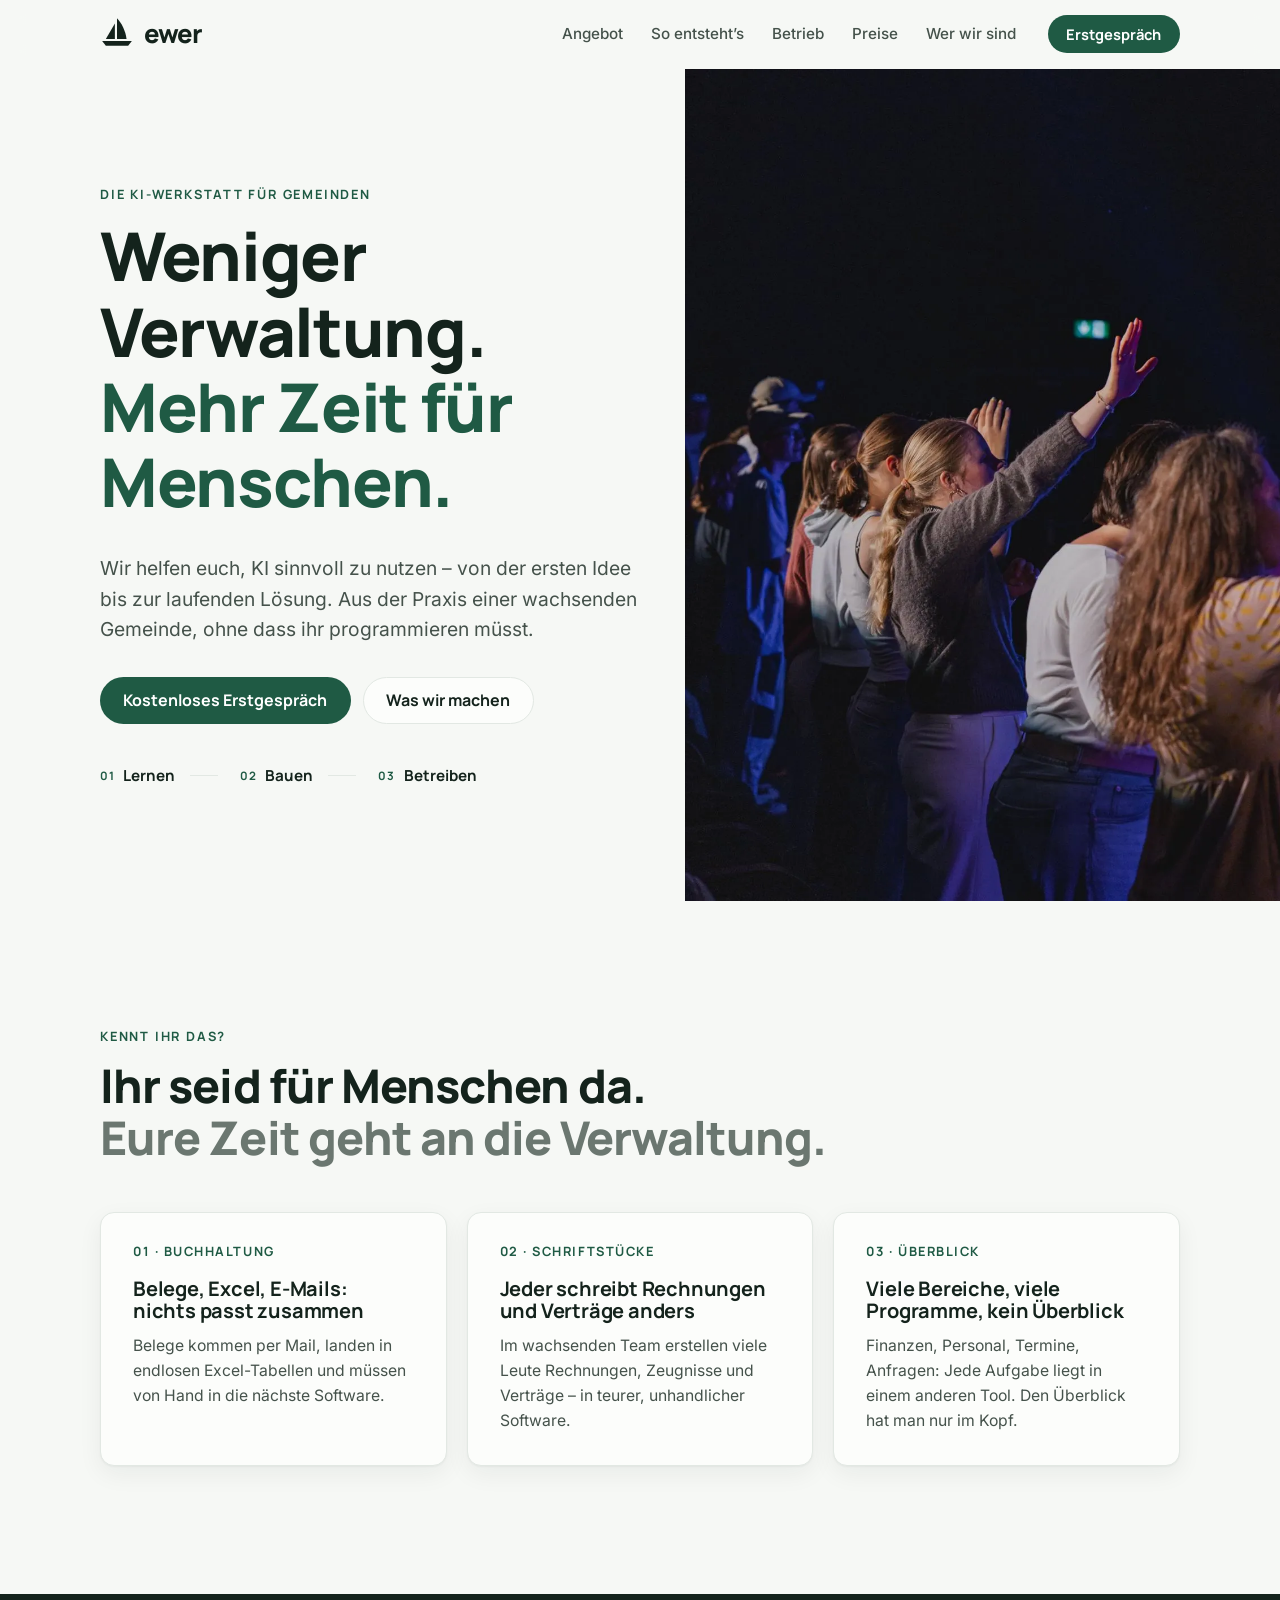
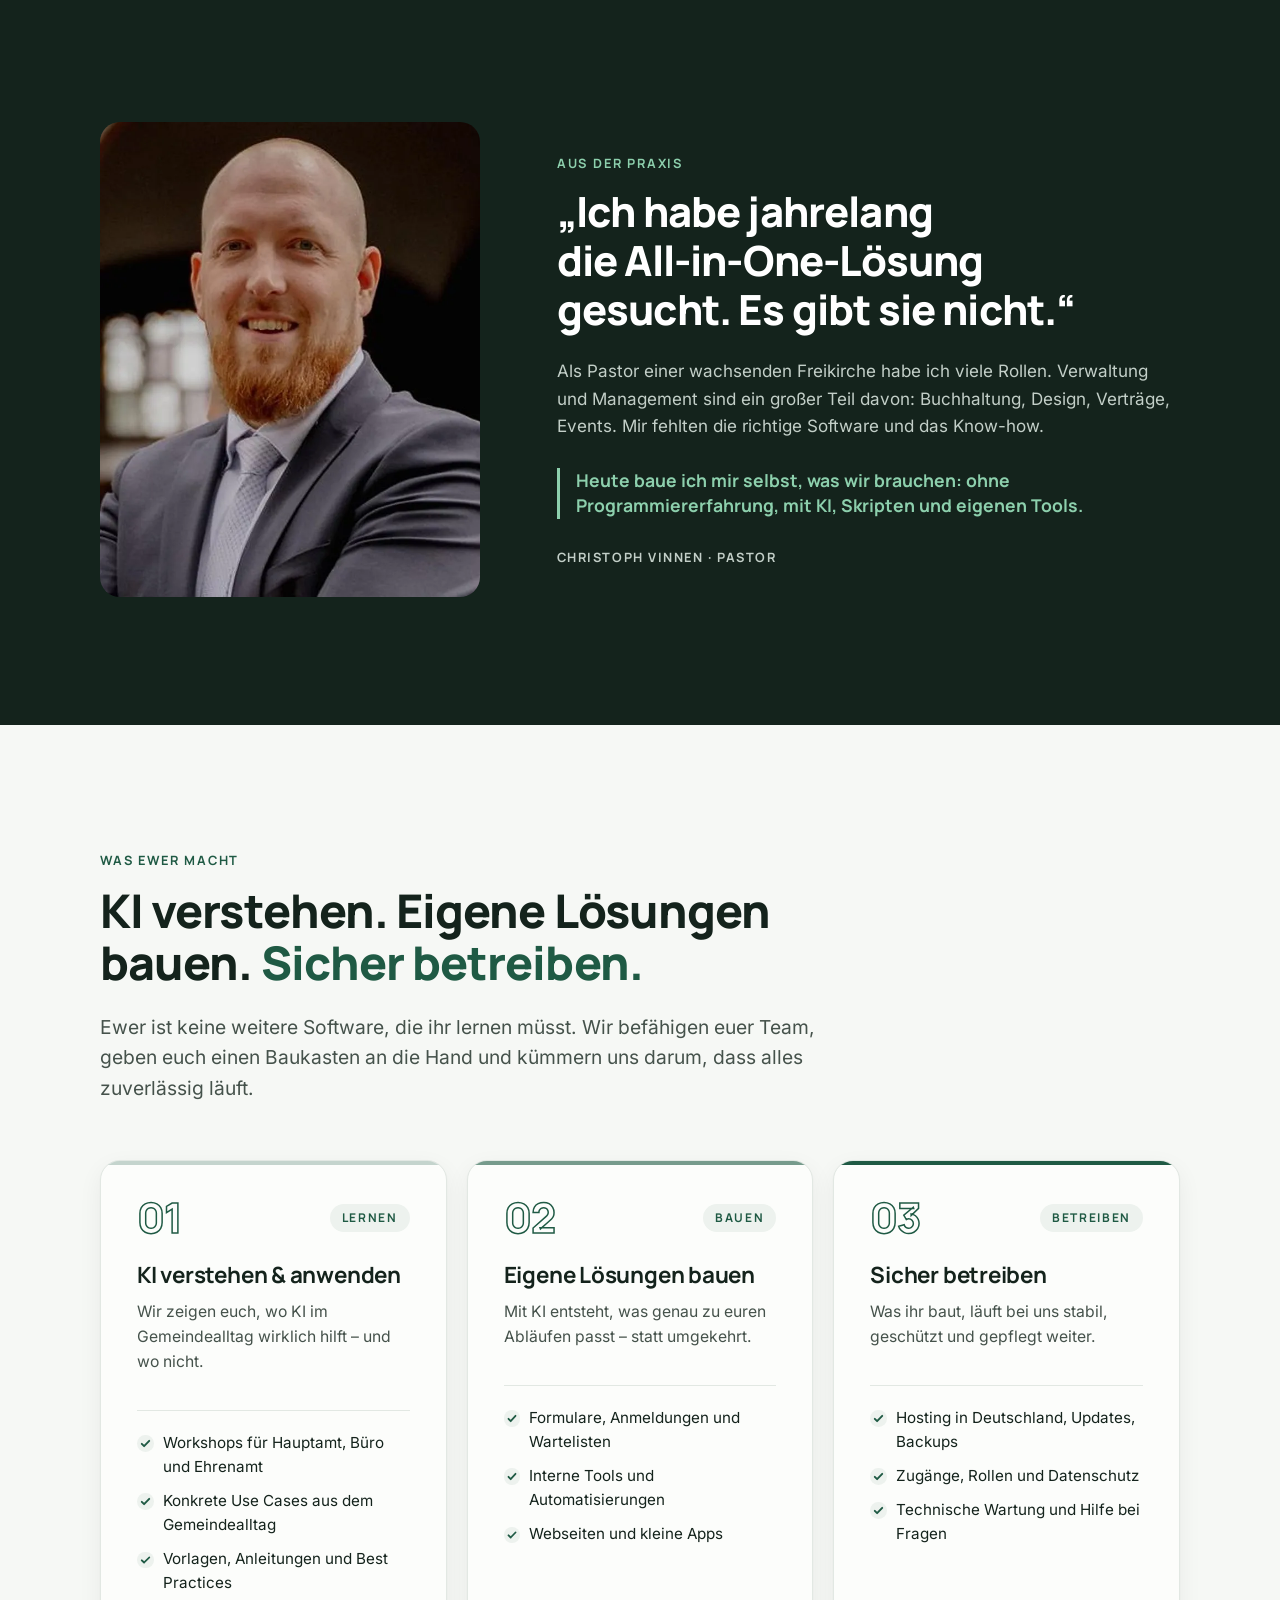
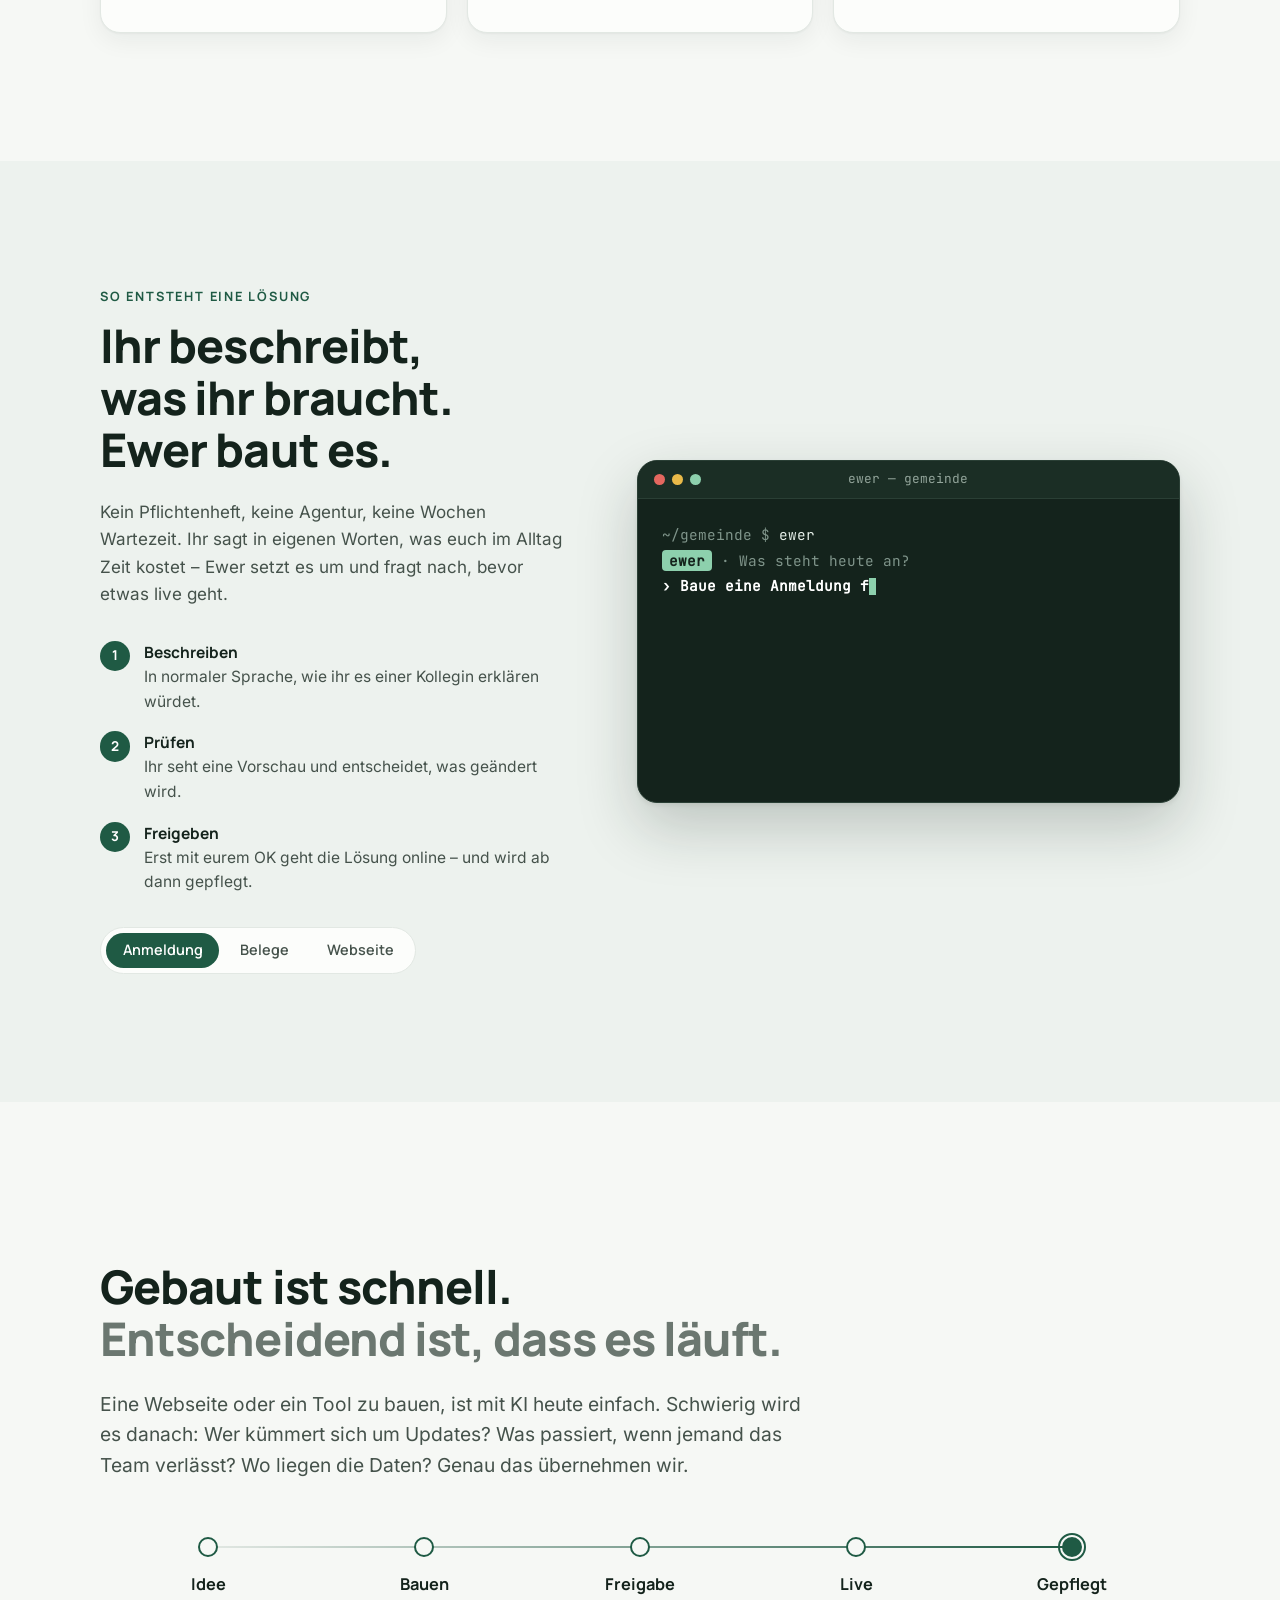
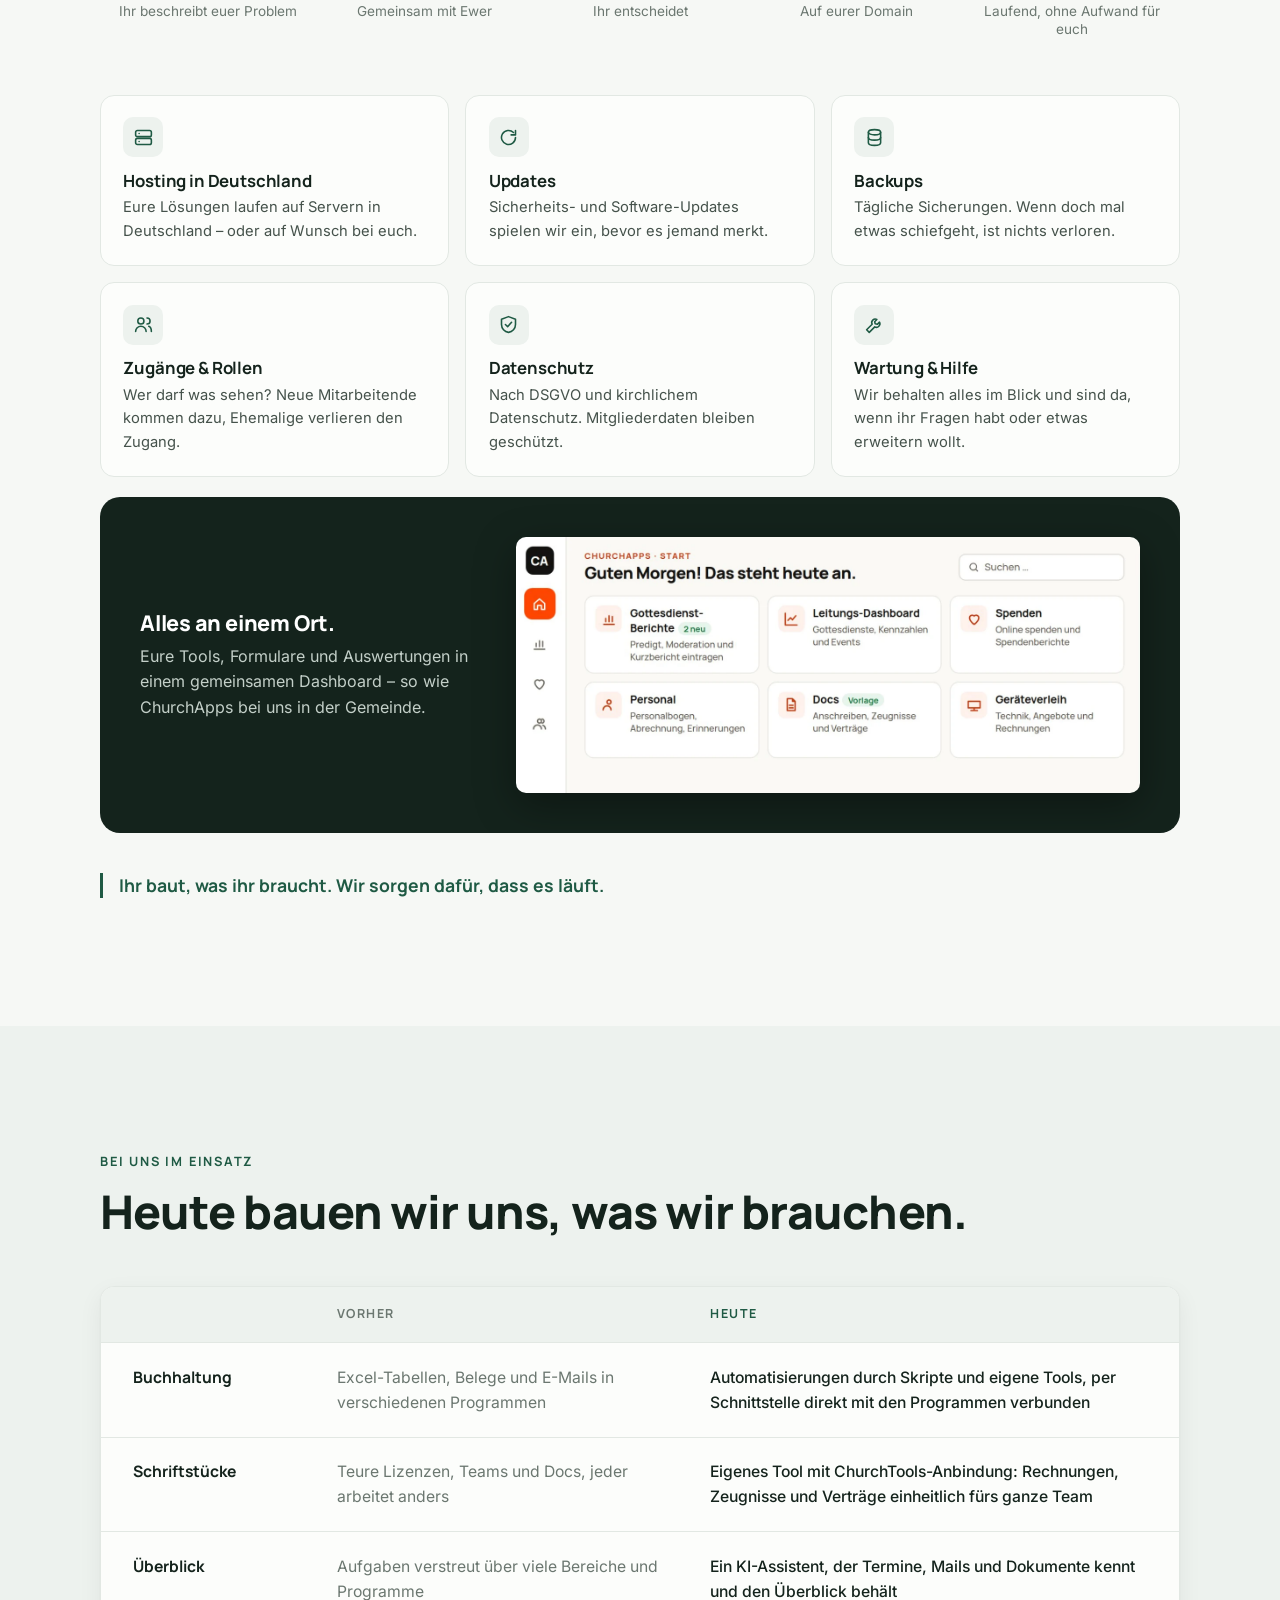
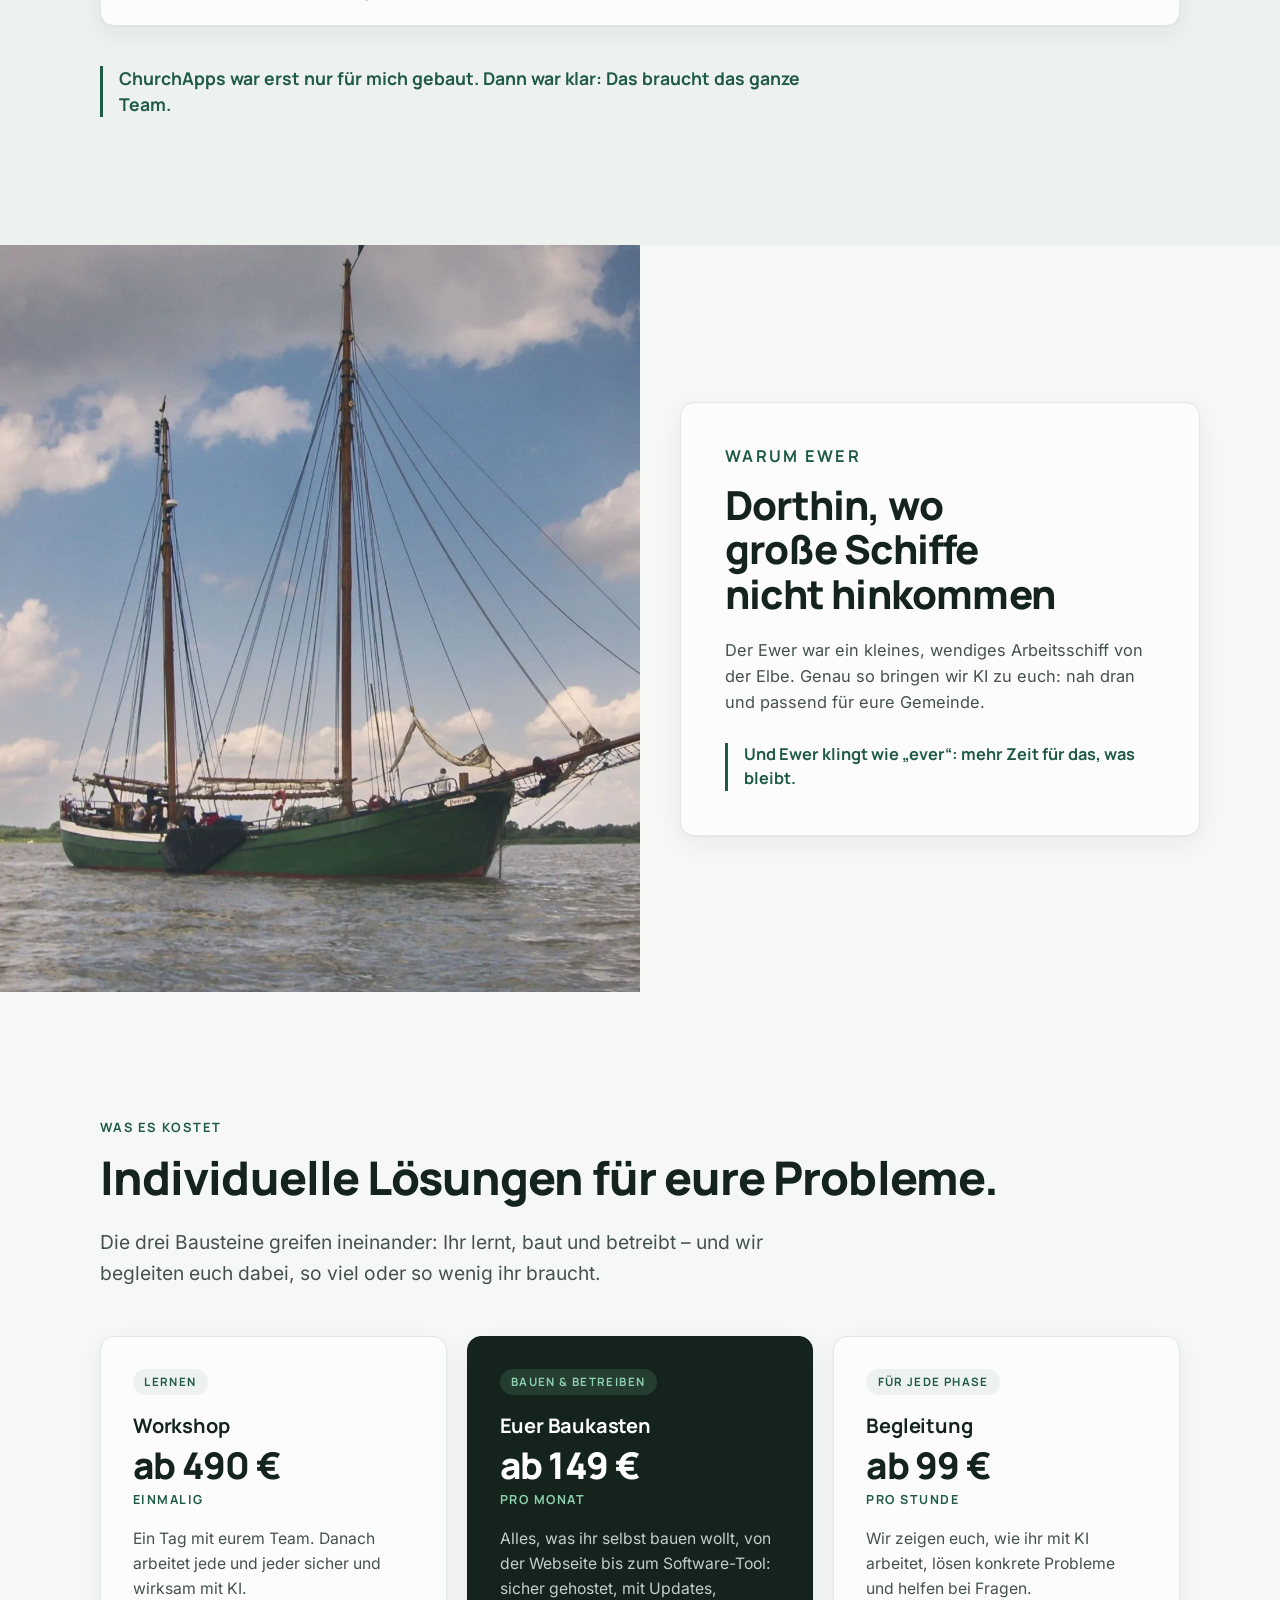
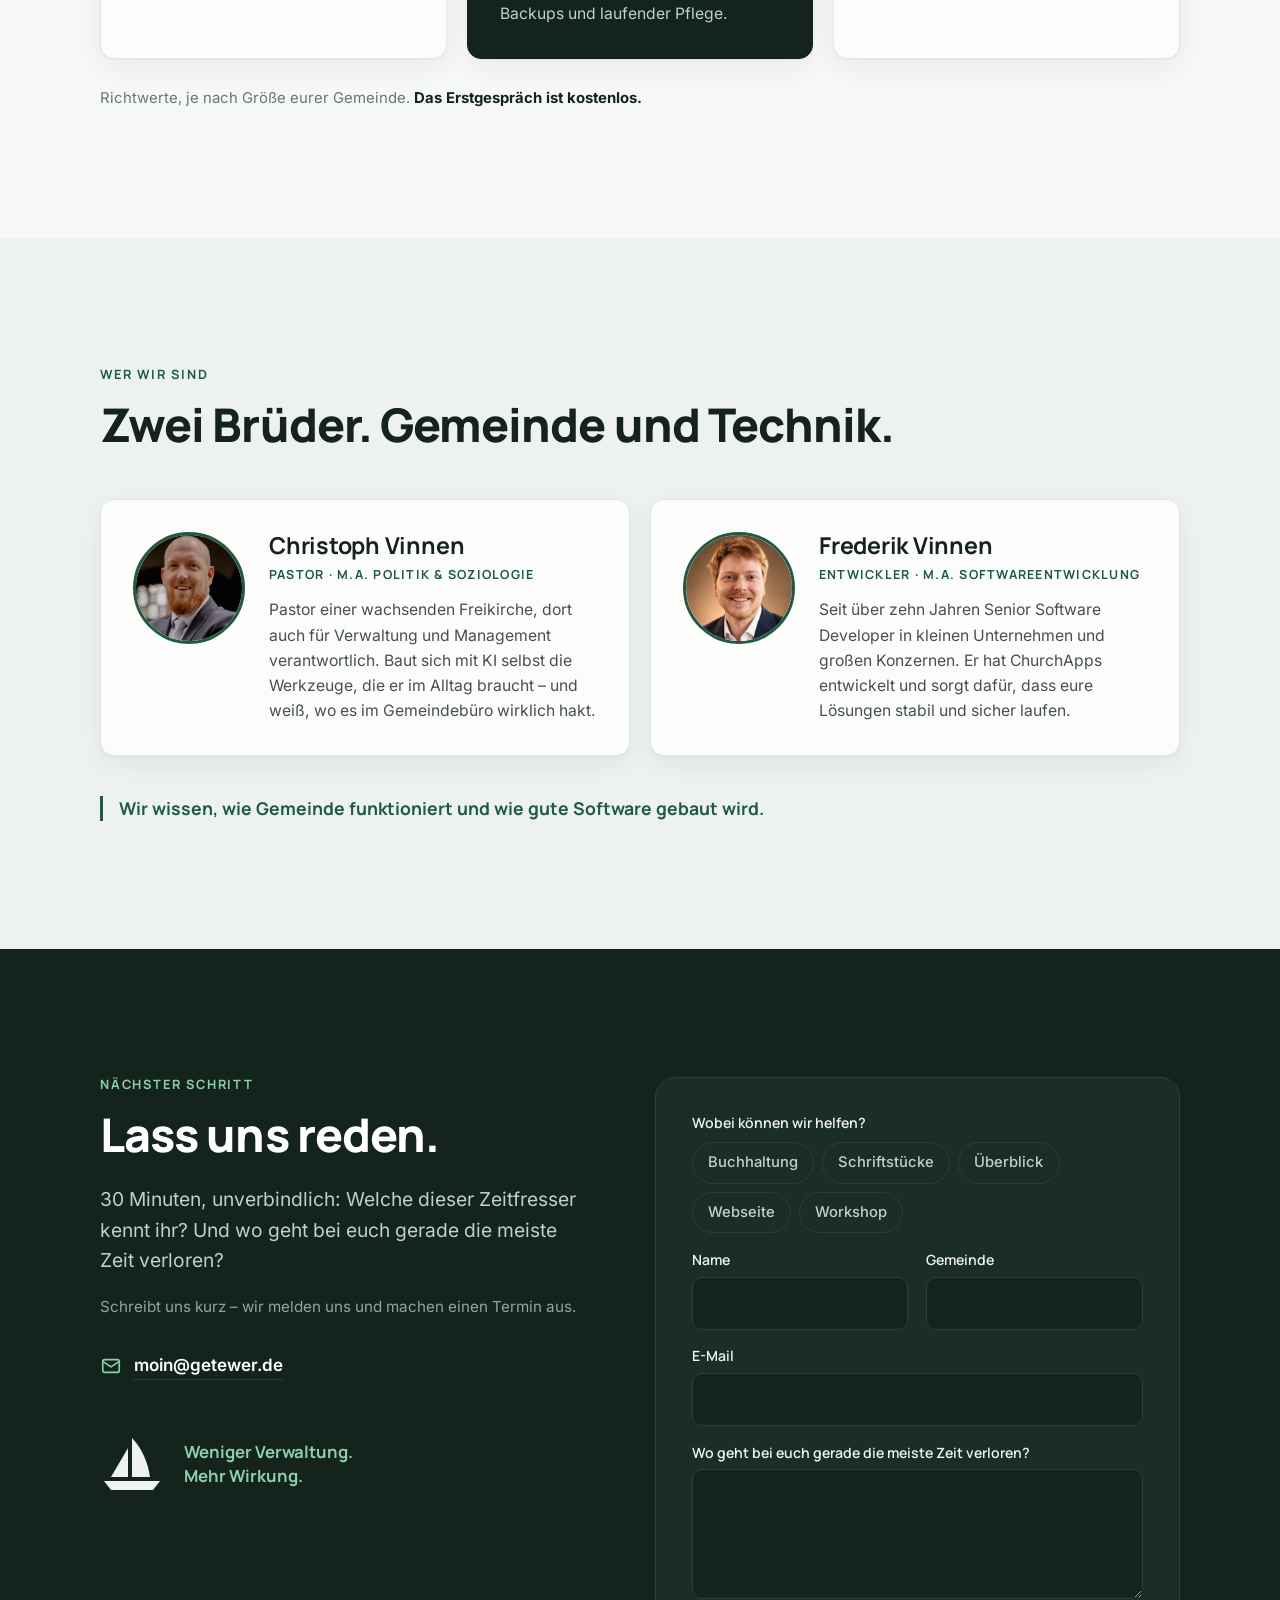
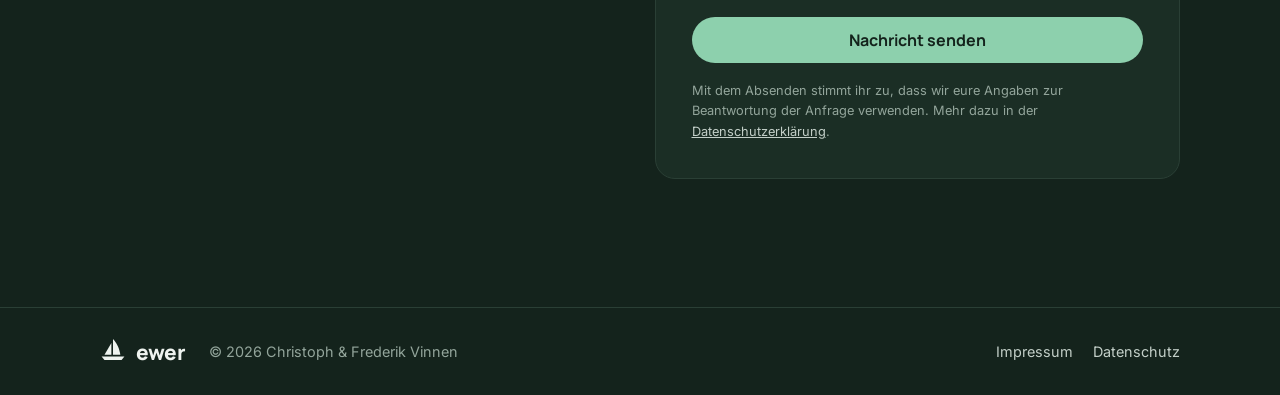
==== index.html @ a39423b4 "Landingpage für Ewer – Die KI-Werkstatt für Gemeinden Statische One-Page-Site für GitHub Pages: - Po" ====
<!doctype html>
<html lang="de">
<head>
  <meta charset="utf-8">
  <meta name="viewport" content="width=device-width, initial-scale=1">
  <title>Ewer – Die KI-Werkstatt für Gemeinden</title>
  <meta name="description" content="Ewer hilft Gemeinden, KI sinnvoll zu nutzen – von der ersten Idee bis zur laufenden Lösung. KI verstehen, eigene Lösungen bauen, sicher betreiben.">
  <meta name="theme-color" content="#14231c">
  <link rel="canonical" href="https://getewer.de/">
  <link rel="icon" href="assets/img/favicon.svg" type="image/svg+xml">

  <meta property="og:type" content="website">
  <meta property="og:url" content="https://getewer.de/">
  <meta property="og:title" content="Ewer – Die KI-Werkstatt für Gemeinden">
  <meta property="og:description" content="KI verstehen. Eigene Lösungen bauen. Sicher betreiben.">
  <meta property="og:image" content="https://getewer.de/assets/img/hero.webp">
  <meta property="og:locale" content="de_DE">

  <link rel="preload" href="assets/fonts/manrope.woff2" as="font" type="font/woff2" crossorigin>
  <link rel="preload" href="assets/fonts/inter.woff2" as="font" type="font/woff2" crossorigin>
  <link rel="stylesheet" href="assets/css/style.css">
</head>
<body>
  <a class="skip" href="#main">Zum Inhalt springen</a>

  <!-- ───────────── Navigation ───────────── -->
  <header class="nav" id="top">
    <div class="wrap nav__inner">
      <a class="logo" href="#top" aria-label="Ewer – zur Startseite">
        <svg class="logo__mark" viewBox="0 0 64 56" aria-hidden="true"><use href="#boat"/></svg>
        <span>ewer</span>
      </a>
      <nav class="nav__links" aria-label="Hauptnavigation">
        <a href="#angebot">Angebot</a>
        <a href="#so-gehts">So entsteht’s</a>
        <a href="#betrieb">Betrieb</a>
        <a href="#preise">Preise</a>
        <a href="#team">Wer wir sind</a>
      </nav>
      <a class="btn btn--primary btn--sm" href="#kontakt">Erstgespräch</a>
    </div>
  </header>

  <main id="main">

    <!-- ───────────── Hero ───────────── -->
    <section class="hero">
      <div class="hero__text">
        <p class="eyebrow">Die KI-Werkstatt für Gemeinden</p>
        <h1>Weniger Verwaltung.<br><span class="accent">Mehr Zeit für Menschen.</span></h1>
        <p class="lead">Wir helfen euch, KI sinnvoll zu nutzen – von der ersten Idee bis zur laufenden Lösung. Aus der Praxis einer wachsenden Gemeinde, ohne dass ihr programmieren müsst.</p>
        <div class="hero__cta">
          <a class="btn btn--primary" href="#kontakt">Kostenloses Erstgespräch</a>
          <a class="btn btn--ghost" href="#angebot">Was wir machen</a>
        </div>
        <ol class="steps" aria-label="Unser Ansatz">
          <li><span>01</span>Lernen</li>
          <li><span>02</span>Bauen</li>
          <li><span>03</span>Betreiben</li>
        </ol>
      </div>
      <div class="hero__media">
        <img src="assets/img/hero.webp" alt="Gemeinde im Lobpreis mit erhobenen Händen" width="1200" height="1473" fetchpriority="high">
      </div>
    </section>

    <!-- ───────────── Probleme ───────────── -->
    <section class="section" id="probleme">
      <div class="wrap">
        <p class="eyebrow reveal">Kennt ihr das?</p>
        <h2 class="reveal">Ihr seid für Menschen da.<br><span class="muted">Eure Zeit geht an die Verwaltung.</span></h2>

        <div class="grid grid--3">
          <article class="card reveal">
            <p class="card__num">01 · Buchhaltung</p>
            <h3>Belege, Excel, E-Mails: nichts passt zusammen</h3>
            <p>Belege kommen per Mail, landen in endlosen Excel-Tabellen und müssen von Hand in die nächste Software.</p>
          </article>
          <article class="card reveal">
            <p class="card__num">02 · Schriftstücke</p>
            <h3>Jeder schreibt Rechnungen und Verträge anders</h3>
            <p>Im wachsenden Team erstellen viele Leute Rechnungen, Zeugnisse und Verträge – in teurer, unhandlicher Software.</p>
          </article>
          <article class="card reveal">
            <p class="card__num">03 · Überblick</p>
            <h3>Viele Bereiche, viele Programme, kein Überblick</h3>
            <p>Finanzen, Personal, Termine, Anfragen: Jede Aufgabe liegt in einem anderen Tool. Den Überblick hat man nur im Kopf.</p>
          </article>
        </div>
      </div>
    </section>

    <!-- ───────────── Testimonial ───────────── -->
    <section class="section section--dark" id="praxis">
      <div class="wrap testimonial">
        <figure class="testimonial__photo reveal">
          <img src="assets/img/christoph.webp" alt="Christoph Vinnen, Pastor" width="688" height="900" loading="lazy">
        </figure>
        <div class="testimonial__body reveal">
          <p class="eyebrow eyebrow--light">Aus der Praxis</p>
          <blockquote>
            <p class="testimonial__quote">„Ich habe jahrelang die All-in-One-Lösung gesucht. Es gibt sie nicht.“</p>
            <p>Als Pastor einer wachsenden Freikirche habe ich viele Rollen. Verwaltung und Management sind ein großer Teil davon: Buchhaltung, Design, Verträge, Events. Mir fehlten die richtige Software und das Know-how.</p>
            <p class="callout callout--light">Heute baue ich mir selbst, was wir brauchen: ohne Programmiererfahrung, mit KI, Skripten und eigenen Tools.</p>
          </blockquote>
          <p class="byline">Christoph Vinnen · Pastor</p>
        </div>
      </div>
    </section>

    <!-- ───────────── Angebot: Lernen – Bauen – Betreiben ───────────── -->
    <section class="section" id="angebot">
      <div class="wrap">
        <p class="eyebrow reveal">Was Ewer macht</p>
        <h2 class="reveal">KI verstehen. Eigene Lösungen bauen. <span class="accent">Sicher betreiben.</span></h2>
        <p class="lead reveal">Ewer ist keine weitere Software, die ihr lernen müsst. Wir befähigen euer Team, geben euch einen Baukasten an die Hand und kümmern uns darum, dass alles zuverlässig läuft.</p>

        <div class="pillars">
          <article class="pillar reveal">
            <div class="pillar__head">
              <span class="pillar__num">01</span>
              <span class="pillar__tag">Lernen</span>
            </div>
            <h3>KI verstehen &amp; anwenden</h3>
            <p>Wir zeigen euch, wo KI im Gemeindealltag wirklich hilft – und wo nicht.</p>
            <ul class="ticks">
              <li>Workshops für Hauptamt, Büro und Ehrenamt</li>
              <li>Konkrete Use Cases aus dem Gemeindealltag</li>
              <li>Vorlagen, Anleitungen und Best Practices</li>
            </ul>
          </article>
          <article class="pillar reveal">
            <div class="pillar__head">
              <span class="pillar__num">02</span>
              <span class="pillar__tag">Bauen</span>
            </div>
            <h3>Eigene Lösungen bauen</h3>
            <p>Mit KI entsteht, was genau zu euren Abläufen passt – statt umgekehrt.</p>
            <ul class="ticks">
              <li>Formulare, Anmeldungen und Wartelisten</li>
              <li>Interne Tools und Automatisierungen</li>
              <li>Webseiten und kleine Apps</li>
            </ul>
          </article>
          <article class="pillar reveal">
            <div class="pillar__head">
              <span class="pillar__num">03</span>
              <span class="pillar__tag">Betreiben</span>
            </div>
            <h3>Sicher betreiben</h3>
            <p>Was ihr baut, läuft bei uns stabil, geschützt und gepflegt weiter.</p>
            <ul class="ticks">
              <li>Hosting in Deutschland, Updates, Backups</li>
              <li>Zugänge, Rollen und Datenschutz</li>
              <li>Technische Wartung und Hilfe bei Fragen</li>
            </ul>
          </article>
        </div>
      </div>
    </section>

    <!-- ───────────── So entsteht eine Lösung (Terminal) ───────────── -->
    <section class="section section--tint" id="so-gehts">
      <div class="wrap demo">
        <div class="demo__text">
          <p class="eyebrow reveal">So entsteht eine Lösung</p>
          <h2 class="reveal">Ihr beschreibt, was ihr braucht. Ewer baut es.</h2>
          <p class="reveal">Kein Pflichtenheft, keine Agentur, keine Wochen Wartezeit. Ihr sagt in eigenen Worten, was euch im Alltag Zeit kostet – Ewer setzt es um und fragt nach, bevor etwas live geht.</p>

          <ol class="howto reveal">
            <li><strong>Beschreiben</strong> In normaler Sprache, wie ihr es einer Kollegin erklären würdet.</li>
            <li><strong>Prüfen</strong> Ihr seht eine Vorschau und entscheidet, was geändert wird.</li>
            <li><strong>Freigeben</strong> Erst mit eurem OK geht die Lösung online – und wird ab dann gepflegt.</li>
          </ol>

          <div class="tabs reveal" role="tablist" aria-label="Beispiele">
            <button class="tab is-active" role="tab" aria-controls="terminal" aria-selected="true" data-scenario="0">Anmeldung</button>
            <button class="tab" role="tab" aria-controls="terminal" aria-selected="false" data-scenario="1">Belege</button>
            <button class="tab" role="tab" aria-controls="terminal" aria-selected="false" data-scenario="2">Webseite</button>
          </div>
        </div>

        <div class="terminal reveal">
          <div class="terminal__bar">
            <span class="terminal__dots" aria-hidden="true"><i></i><i></i><i></i></span>
            <span class="terminal__title">ewer — gemeinde</span>
          </div>
          <pre class="terminal__body" id="terminal" aria-live="off"><span class="t-dim">~/gemeinde $</span> ewer
<span class="t-brand">ewer</span> <span class="t-dim">· Was steht heute an?</span>
<span class="t-user">› Baue eine Anmeldung für die Kinderfreizeit</span>
<span class="t-ok">✓</span> Formular mit Alter, Allergien und Notfallkontakt
<span class="t-ok">✓</span> Warteliste ab 40 Kindern
<span class="t-ok">✓</span> Bestätigungsmail an die Eltern
<span class="t-ask">? Vorschau ansehen und freigeben?</span> <span class="t-user">ja</span>
<span class="t-live">● Live</span> unter gemeinde.de/kinderfreizeit
<span class="t-dim">  Backups, Updates und Datenschutz laufen automatisch.</span></pre>
        </div>
      </div>
    </section>

    <!-- ───────────── Betrieb ───────────── -->
    <section class="section" id="betrieb">
      <div class="wrap">
        <p class="eyebrow reveal">Betrieb</p>
        <h2 class="reveal">Gebaut ist schnell. <span class="muted">Entscheidend ist, dass es läuft.</span></h2>
        <p class="lead reveal">Eine Webseite oder ein Tool zu bauen, ist mit KI heute einfach. Schwierig wird es danach: Wer kümmert sich um Updates? Was passiert, wenn jemand das Team verlässt? Wo liegen die Daten? Genau das übernehmen wir.</p>

        <ol class="flow reveal" aria-label="Von der Idee bis zum laufenden Betrieb">
          <li><span class="flow__dot"></span><strong>Idee</strong><small>Ihr beschreibt euer Problem</small></li>
          <li><span class="flow__dot"></span><strong>Bauen</strong><small>Gemeinsam mit Ewer</small></li>
          <li><span class="flow__dot"></span><strong>Freigabe</strong><small>Ihr entscheidet</small></li>
          <li><span class="flow__dot"></span><strong>Live</strong><small>Auf eurer Domain</small></li>
          <li><span class="flow__dot flow__dot--pulse"></span><strong>Gepflegt</strong><small>Laufend, ohne Aufwand für euch</small></li>
        </ol>

        <div class="ops">
          <div class="grid grid--3 ops__grid">
            <article class="op reveal">
              <div class="icon" aria-hidden="true"><svg viewBox="0 0 24 24"><rect x="3" y="4" width="18" height="7" rx="2"/><rect x="3" y="13" width="18" height="7" rx="2"/><path d="M7 7.5h.01M7 16.5h.01"/></svg></div>
              <h3>Hosting in Deutschland</h3>
              <p>Eure Lösungen laufen auf Servern in Deutschland – oder auf Wunsch bei euch.</p>
            </article>
            <article class="op reveal">
              <div class="icon" aria-hidden="true"><svg viewBox="0 0 24 24"><path d="M20 12a8 8 0 1 1-2.3-5.7"/><path d="M20 4v5h-5"/></svg></div>
              <h3>Updates</h3>
              <p>Sicherheits- und Software-Updates spielen wir ein, bevor es jemand merkt.</p>
            </article>
            <article class="op reveal">
              <div class="icon" aria-hidden="true"><svg viewBox="0 0 24 24"><ellipse cx="12" cy="6" rx="7" ry="3"/><path d="M5 6v6c0 1.7 3.1 3 7 3s7-1.3 7-3V6"/><path d="M5 12v6c0 1.7 3.1 3 7 3s7-1.3 7-3v-6"/></svg></div>
              <h3>Backups</h3>
              <p>Tägliche Sicherungen. Wenn doch mal etwas schiefgeht, ist nichts verloren.</p>
            </article>
            <article class="op reveal">
              <div class="icon" aria-hidden="true"><svg viewBox="0 0 24 24"><circle cx="9" cy="8" r="3.5"/><path d="M3 20c0-3.3 2.7-6 6-6s6 2.7 6 6"/><path d="M16 4.5a3.5 3.5 0 0 1 0 7M18 14c2 .7 3 3 3 6"/></svg></div>
              <h3>Zugänge &amp; Rollen</h3>
              <p>Wer darf was sehen? Neue Mitarbeitende kommen dazu, Ehemalige verlieren den Zugang.</p>
            </article>
            <article class="op reveal">
              <div class="icon" aria-hidden="true"><svg viewBox="0 0 24 24"><path d="M12 3l8 3v6c0 4.5-3.4 8.2-8 9-4.6-.8-8-4.5-8-9V6z"/><path d="M8.5 12l2.5 2.5 4.5-5"/></svg></div>
              <h3>Datenschutz</h3>
              <p>Nach DSGVO und kirchlichem Datenschutz. Mitgliederdaten bleiben geschützt.</p>
            </article>
            <article class="op reveal">
              <div class="icon" aria-hidden="true"><svg viewBox="0 0 24 24"><path d="M14.7 6.3a4 4 0 0 0-5.4 5.4L3 18l3 3 6.3-6.3a4 4 0 0 0 5.4-5.4l-2.5 2.5-2.4-.6-.6-2.4z"/></svg></div>
              <h3>Wartung &amp; Hilfe</h3>
              <p>Wir behalten alles im Blick und sind da, wenn ihr Fragen habt oder etwas erweitern wollt.</p>
            </article>
          </div>

          <figure class="dashboard reveal">
            <img src="assets/img/churchapps.webp" alt="Startseite von ChurchApps mit Kacheln für Gottesdienst-Berichte, Leitungs-Dashboard, Spenden, Personal, Docs und Geräteverleih" width="1424" height="584" loading="lazy">
            <figcaption><strong>Alles an einem Ort.</strong> Eure Tools, Formulare und Auswertungen in einem gemeinsamen Dashboard – so wie ChurchApps bei uns in der Gemeinde.</figcaption>
          </figure>
        </div>

        <p class="callout reveal">Ihr baut, was ihr braucht. Wir sorgen dafür, dass es läuft.</p>
      </div>
    </section>

    <!-- ───────────── Vorher / Heute ───────────── -->
    <section class="section section--tint" id="einsatz">
      <div class="wrap">
        <p class="eyebrow reveal">Bei uns im Einsatz</p>
        <h2 class="reveal">Heute bauen wir uns, was wir brauchen.</h2>

        <div class="compare reveal" role="table" aria-label="Vorher und heute im Vergleich">
          <div class="compare__row compare__row--head" role="row">
            <span role="columnheader"></span>
            <span role="columnheader">Vorher</span>
            <span role="columnheader">Heute</span>
          </div>
          <div class="compare__row" role="row">
            <strong role="rowheader">Buchhaltung</strong>
            <span role="cell" class="compare__before">Excel-Tabellen, Belege und E-Mails in verschiedenen Programmen</span>
            <span role="cell" class="compare__after">Automatisierungen durch Skripte und eigene Tools, per Schnittstelle direkt mit den Programmen verbunden</span>
          </div>
          <div class="compare__row" role="row">
            <strong role="rowheader">Schriftstücke</strong>
            <span role="cell" class="compare__before">Teure Lizenzen, Teams und Docs, jeder arbeitet anders</span>
            <span role="cell" class="compare__after">Eigenes Tool mit ChurchTools-Anbindung: Rechnungen, Zeugnisse und Verträge einheitlich fürs ganze Team</span>
          </div>
          <div class="compare__row" role="row">
            <strong role="rowheader">Überblick</strong>
            <span role="cell" class="compare__before">Aufgaben verstreut über viele Bereiche und Programme</span>
            <span role="cell" class="compare__after">Ein KI-Assistent, der Termine, Mails und Dokumente kennt und den Überblick behält</span>
          </div>
        </div>
        <p class="callout reveal">ChurchApps war erst nur für mich gebaut. Dann war klar: Das braucht das ganze Team.</p>
      </div>
    </section>

    <!-- ───────────── Warum Ewer ───────────── -->
    <section class="story" id="warum">
      <div class="story__media">
        <img src="assets/img/ship.webp" alt="Ein grüner Ewer, ein traditionelles Segelschiff, auf der Elbe" width="1100" height="1284" loading="lazy">
      </div>
      <div class="story__text">
        <div class="card card--float reveal">
          <p class="eyebrow">Warum Ewer</p>
          <h2>Dorthin, wo große Schiffe nicht hinkommen</h2>
          <p>Der Ewer war ein kleines, wendiges Arbeitsschiff von der Elbe. Genau so bringen wir KI zu euch: nah dran und passend für eure Gemeinde.</p>
          <p class="callout">Und Ewer klingt wie „ever“: mehr Zeit für das, was bleibt.</p>
        </div>
      </div>
    </section>

    <!-- ───────────── Preise ───────────── -->
    <section class="section" id="preise">
      <div class="wrap">
        <p class="eyebrow reveal">Was es kostet</p>
        <h2 class="reveal">Individuelle Lösungen für eure Probleme.</h2>
        <p class="lead reveal">Die drei Bausteine greifen ineinander: Ihr lernt, baut und betreibt – und wir begleiten euch dabei, so viel oder so wenig ihr braucht.</p>

        <div class="grid grid--3 pricing">
          <article class="card price reveal">
            <p class="price__pillar">Lernen</p>
            <h3>Workshop</h3>
            <p class="price__amount">ab 490 €</p>
            <p class="price__unit">einmalig</p>
            <p>Ein Tag mit eurem Team. Danach arbeitet jede und jeder sicher und wirksam mit KI.</p>
          </article>
          <article class="card price price--featured reveal">
            <p class="price__pillar">Bauen &amp; Betreiben</p>
            <h3>Euer Baukasten</h3>
            <p class="price__amount">ab 149 €</p>
            <p class="price__unit">pro Monat</p>
            <p>Alles, was ihr selbst bauen wollt, von der Webseite bis zum Software-Tool: sicher gehostet, mit Updates, Backups und laufender Pflege.</p>
          </article>
          <article class="card price reveal">
            <p class="price__pillar">Für jede Phase</p>
            <h3>Begleitung</h3>
            <p class="price__amount">ab 99 €</p>
            <p class="price__unit">pro Stunde</p>
            <p>Wir zeigen euch, wie ihr mit KI arbeitet, lösen konkrete Probleme und helfen bei Fragen.</p>
          </article>
        </div>
        <p class="fineprint reveal">Richtwerte, je nach Größe eurer Gemeinde. <strong>Das Erstgespräch ist kostenlos.</strong></p>
      </div>
    </section>

    <!-- ───────────── Team ───────────── -->
    <section class="section section--tint" id="team">
      <div class="wrap">
        <p class="eyebrow reveal">Wer wir sind</p>
        <h2 class="reveal">Zwei Brüder. Gemeinde und Technik.</h2>

        <div class="grid grid--2">
          <article class="card person reveal">
            <img class="person__photo" src="assets/img/christoph.webp" alt="Porträt von Christoph Vinnen" width="112" height="112" loading="lazy">
            <div>
              <h3>Christoph Vinnen</h3>
              <p class="person__role">Pastor · M.A. Politik &amp; Soziologie</p>
              <p>Pastor einer wachsenden Freikirche, dort auch für Verwaltung und Management verantwortlich. Baut sich mit KI selbst die Werkzeuge, die er im Alltag braucht – und weiß, wo es im Gemeindebüro wirklich hakt.</p>
            </div>
          </article>
          <article class="card person reveal">
            <img class="person__photo" src="assets/img/frederik.webp" alt="Porträt von Frederik Vinnen" width="112" height="112" loading="lazy">
            <div>
              <h3>Frederik Vinnen</h3>
              <p class="person__role">Entwickler · M.A. Softwareentwicklung</p>
              <p>Seit über zehn Jahren Senior Software Developer in kleinen Unternehmen und großen Konzernen. Er hat ChurchApps entwickelt und sorgt dafür, dass eure Lösungen stabil und sicher laufen.</p>
            </div>
          </article>
        </div>
        <p class="callout reveal">Wir wissen, wie Gemeinde funktioniert und wie gute Software gebaut wird.</p>
      </div>
    </section>

    <!-- ───────────── Kontakt ───────────── -->
    <section class="section section--dark" id="kontakt">
      <div class="wrap contact">
        <div class="contact__intro reveal">
          <p class="eyebrow eyebrow--light">Nächster Schritt</p>
          <h2>Lass uns reden.</h2>
          <p class="lead">30 Minuten, unverbindlich: Welche dieser Zeitfresser kennt ihr? Und wo geht bei euch gerade die meiste Zeit verloren?</p>
          <p class="contact__sub">Schreibt uns kurz – wir melden uns und machen einen Termin aus.</p>
          <ul class="contact__direct">
            <li>
              <svg viewBox="0 0 24 24" aria-hidden="true"><rect x="3" y="5" width="18" height="14" rx="2"/><path d="M3 7l9 6 9-6"/></svg>
              <a href="#" data-email>E-Mail schreiben</a>
            </li>
          </ul>
          <div class="contact__brand" aria-hidden="true">
            <svg viewBox="0 0 64 56"><use href="#boat"/></svg>
            <p>Weniger Verwaltung.<br>Mehr Wirkung.</p>
          </div>
        </div>

        <form class="form reveal" id="contact-form" novalidate>
          <fieldset class="chips">
            <legend>Wobei können wir helfen?</legend>
            <label><input type="checkbox" name="themen" value="Buchhaltung"><span>Buchhaltung</span></label>
            <label><input type="checkbox" name="themen" value="Schriftstücke"><span>Schriftstücke</span></label>
            <label><input type="checkbox" name="themen" value="Überblick"><span>Überblick</span></label>
            <label><input type="checkbox" name="themen" value="Webseite"><span>Webseite</span></label>
            <label><input type="checkbox" name="themen" value="Workshop"><span>Workshop</span></label>
          </fieldset>

          <div class="form__row">
            <label class="field">
              <span>Name</span>
              <input type="text" name="name" autocomplete="name" required>
            </label>
            <label class="field">
              <span>Gemeinde</span>
              <input type="text" name="gemeinde" autocomplete="organization">
            </label>
          </div>
          <label class="field">
            <span>E-Mail</span>
            <input type="email" name="email" autocomplete="email" required>
          </label>
          <label class="field">
            <span>Wo geht bei euch gerade die meiste Zeit verloren?</span>
            <textarea name="nachricht" rows="4" required></textarea>
          </label>
          <!-- Honeypot gegen Spam-Bots -->
          <input class="hp" type="text" name="website" tabindex="-1" autocomplete="off" aria-hidden="true">

          <button class="btn btn--light btn--block" type="submit">Nachricht senden</button>
          <p class="form__status" id="form-status" role="status" aria-live="polite"></p>
          <p class="form__hint">Mit dem Absenden stimmt ihr zu, dass wir eure Angaben zur Beantwortung der Anfrage verwenden. Mehr dazu in der <a href="datenschutz.html">Datenschutzerklärung</a>.</p>
        </form>
      </div>
    </section>
  </main>

  <footer class="footer">
    <div class="wrap footer__inner">
      <a class="logo logo--sm" href="#top" aria-label="Nach oben">
        <svg class="logo__mark" viewBox="0 0 64 56" aria-hidden="true"><use href="#boat"/></svg>
        <span>ewer</span>
      </a>
      <p>© <span id="year">2026</span> Christoph &amp; Frederik Vinnen</p>
      <nav aria-label="Rechtliches">
        <a href="impressum.html">Impressum</a>
        <a href="datenschutz.html">Datenschutz</a>
      </nav>
    </div>
  </footer>

  <!-- Logo-Symbol (Ewer-Segelboot) -->
  <svg width="0" height="0" style="position:absolute" aria-hidden="true">
    <symbol id="boat" viewBox="0 0 64 56">
      <path fill="currentColor" d="M28 12v29H11z"/>
      <path fill="currentColor" d="M32 2c9 9 16 24 18 39H32z"/>
      <path fill="currentColor" d="M4 45h56l-7 9H11z"/>
    </symbol>
  </svg>

  <script src="assets/js/main.js" defer></script>
</body>
</html>
---- assets/css/style.css ----
/* ───────────── Fonts (lokal gehostet, kein externer Abruf) ───────────── */
@font-face {
  font-family: "Manrope";
  src: url("../fonts/manrope.woff2") format("woff2");
  font-weight: 200 800;
  font-display: swap;
}
@font-face {
  font-family: "Inter";
  src: url("../fonts/inter.woff2") format("woff2");
  font-weight: 100 900;
  font-display: swap;
}
@font-face {
  font-family: "JetBrains Mono";
  src: url("../fonts/jetbrains-mono.woff2") format("woff2");
  font-weight: 400;
  font-display: swap;
}

/* ───────────── Tokens (Farben aus dem Pitch) ───────────── */
:root {
  --bg: #f6f8f5;
  --surface: #fcfdfb;
  --tint: #edf2ee;
  --ink: #14231c;
  --text: #45524b;
  --muted: #6b7770;
  --line: #e2e8e3;
  --green: #1f5a44;
  --green-hover: #174835;
  --mint: #8dd0ad;
  --dark: #14231c;
  --dark-2: #1b2e25;
  --dark-line: #2a3f35;
  --dark-text: #c3cfc8;

  --radius: 14px;
  --radius-lg: 20px;
  --shadow: 0 1px 2px rgba(20, 35, 28, .04), 0 8px 24px rgba(20, 35, 28, .06);
  --wrap: 1160px;
  --gutter: clamp(16px, 4vw, 40px);

  --font-head: "Manrope", system-ui, sans-serif;
  --font-body: "Inter", system-ui, -apple-system, "Segoe UI", sans-serif;
  --font-mono: "JetBrains Mono", ui-monospace, "Cascadia Code", Consolas, monospace;
}

/* ───────────── Base ───────────── */
*, *::before, *::after { box-sizing: border-box; }
html { scroll-behavior: smooth; scroll-padding-top: 76px; -webkit-text-size-adjust: 100%; }
body {
  margin: 0;
  background: var(--bg);
  color: var(--text);
  font: 400 17px/1.6 var(--font-body);
  -webkit-font-smoothing: antialiased;
  overflow-x: hidden;
}
img { display: block; max-width: 100%; height: auto; }
a { color: var(--green); }
h1, h2, h3 {
  font-family: var(--font-head);
  color: var(--ink);
  letter-spacing: -.02em;
  line-height: 1.12;
  margin: 0 0 .5em;
  text-wrap: balance;
}
h1 { font-size: clamp(2.4rem, 5.6vw, 4.2rem); font-weight: 800; }
h2 { font-size: clamp(1.9rem, 3.8vw, 2.9rem); font-weight: 800; }
h3 { font-size: 1.25rem; font-weight: 700; letter-spacing: -.01em; }
p { margin: 0 0 1em; }
p:last-child { margin-bottom: 0; }

.wrap { width: 100%; max-width: var(--wrap); margin: 0 auto; padding: 0 var(--gutter); }
.accent { color: var(--green); }
.muted { color: var(--muted); }
.lead { font-size: clamp(1.05rem, 1.6vw, 1.2rem); max-width: 60ch; }

.eyebrow {
  font: 700 .8rem/1.2 var(--font-head);
  letter-spacing: .14em;
  text-transform: uppercase;
  color: var(--green);
  margin-bottom: 1rem;
}
.eyebrow--light { color: var(--mint); }

.callout {
  border-left: 3px solid var(--green);
  padding-left: 1rem;
  color: var(--green);
  font: 700 1.1rem/1.45 var(--font-head);
  margin-top: 2.5rem;
  max-width: 62ch;
}
.callout--light { border-color: var(--mint); color: var(--mint); }

.skip {
  position: absolute; left: -999px; top: 8px;
  background: var(--ink); color: #fff; padding: 8px 14px; border-radius: 8px; z-index: 100;
}
.skip:focus { left: 8px; }

:focus-visible { outline: 3px solid var(--mint); outline-offset: 3px; border-radius: 6px; }

/* ───────────── Buttons ───────────── */
.btn {
  display: inline-flex; align-items: center; justify-content: center; gap: .5rem;
  padding: .9rem 1.4rem;
  border-radius: 999px;
  border: 1.5px solid transparent;
  font: 700 1rem/1 var(--font-head);
  text-decoration: none;
  cursor: pointer;
  transition: background .2s, color .2s, border-color .2s, transform .2s;
}
.btn:hover { transform: translateY(-1px); }
.btn--primary { background: var(--green); color: #fff; }
.btn--primary:hover { background: var(--green-hover); }
.btn--ghost { border-color: var(--line); color: var(--ink); background: var(--surface); }
.btn--ghost:hover { border-color: var(--green); color: var(--green); }
.btn--light { background: var(--mint); color: var(--dark); }
.btn--light:hover { background: #a6ddc0; }
.btn--sm { padding: .65rem 1.1rem; font-size: .92rem; }
.btn--block { width: 100%; }
.btn[disabled] { opacity: .6; cursor: progress; transform: none; }

/* ───────────── Nav ───────────── */
.nav {
  position: sticky; top: 0; z-index: 50;
  background: rgba(246, 248, 245, .85);
  backdrop-filter: saturate(1.4) blur(12px);
  -webkit-backdrop-filter: saturate(1.4) blur(12px);
  border-bottom: 1px solid transparent;
  transition: border-color .2s;
}
.nav.is-scrolled { border-bottom-color: var(--line); }
.nav__inner { display: flex; align-items: center; gap: 2rem; height: 68px; }
.nav__links { display: flex; gap: 1.75rem; margin-left: auto; }
.nav__links a {
  color: var(--text); text-decoration: none; font-weight: 500; font-size: .95rem;
}
.nav__links a:hover { color: var(--green); }

.logo {
  display: inline-flex; align-items: center; gap: .6rem;
  color: var(--ink); text-decoration: none;
  font: 800 1.6rem/1 var(--font-head); letter-spacing: -.03em;
}
.logo__mark { width: 34px; height: 30px; margin-top: -4px; }
.logo--sm { font-size: 1.3rem; }
.logo--sm .logo__mark { width: 26px; height: 23px; }

/* ───────────── Hero ───────────── */
.hero {
  display: grid;
  grid-template-columns: 1.15fr 1fr;
  min-height: clamp(560px, calc(100svh - 68px), 860px);
}
.hero__text {
  align-self: center;
  padding: clamp(3rem, 8vw, 6rem) var(--gutter);
  padding-left: max(var(--gutter), calc((100vw - var(--wrap)) / 2 + var(--gutter)));
}
.hero__text .lead { margin: 1.5rem 0 2rem; }
.hero__cta { display: flex; flex-wrap: wrap; gap: .75rem; }
.hero__media { position: relative; overflow: hidden; background: var(--dark); }
.hero__media img { width: 100%; height: 100%; object-fit: cover; object-position: 30% center; }

/* ───────────── Sections ───────────── */
.section { padding: clamp(4.5rem, 10vw, 8rem) 0; }
.section--tint { background: var(--tint); }
.section--dark { background: var(--dark); color: var(--dark-text); }
.section--dark h2, .section--dark h3 { color: #fff; }

.grid { display: grid; gap: 1.25rem; margin-top: 3rem; }
.grid--3 { grid-template-columns: repeat(3, 1fr); }
.grid--2 { grid-template-columns: repeat(2, 1fr); }

.card {
  background: var(--surface);
  border: 1px solid var(--line);
  border-radius: var(--radius);
  padding: clamp(1.5rem, 3vw, 2rem);
  box-shadow: var(--shadow);
}
.card :where(p) { font-size: .98rem; }
.card__num {
  font: 700 .8rem/1 var(--font-head);
  letter-spacing: .12em; text-transform: uppercase;
  color: var(--green); margin-bottom: 1.25rem;
}

.icon {
  width: 48px; height: 48px; border-radius: 12px;
  display: grid; place-items: center;
  background: var(--tint); color: var(--green);
  margin-bottom: 1.25rem;
}
.section--tint .icon { background: var(--bg); }
.icon svg { width: 24px; height: 24px; fill: none; stroke: currentColor; stroke-width: 1.8; stroke-linecap: round; stroke-linejoin: round; }

/* ───────────── Testimonial ───────────── */
.testimonial {
  display: grid; grid-template-columns: minmax(240px, 380px) 1fr;
  gap: clamp(2rem, 6vw, 5rem); align-items: center;
}
.testimonial__photo { margin: 0; border-radius: var(--radius-lg); overflow: hidden; aspect-ratio: 4 / 5; }
.testimonial__photo img { width: 100%; height: 100%; object-fit: cover; }
.testimonial blockquote { margin: 0; }
.testimonial__quote {
  font: 800 clamp(1.7rem, 3.4vw, 2.6rem)/1.18 var(--font-head);
  letter-spacing: -.02em; color: #fff;
  margin-bottom: 1.5rem; text-wrap: balance;
}
.testimonial .callout { margin-top: 1.75rem; }
.byline {
  margin-top: 2rem; font: 700 .8rem/1 var(--font-head);
  letter-spacing: .12em; text-transform: uppercase; color: var(--dark-text);
}

/* ───────────── Vorher / Heute ───────────── */
.compare {
  margin-top: 3rem;
  background: var(--surface);
  border: 1px solid var(--line);
  border-radius: var(--radius);
  box-shadow: var(--shadow);
  overflow: hidden;
}
.compare__row {
  display: grid; grid-template-columns: 180px 1fr 1.25fr;
  gap: 1.5rem; padding: 1.35rem clamp(1.25rem, 3vw, 2rem);
  border-top: 1px solid var(--line);
  font-size: .98rem;
}
.compare__row strong { font-family: var(--font-head); color: var(--ink); }
.compare__row--head {
  border-top: 0; background: var(--tint);
  font: 700 .78rem/1 var(--font-head); letter-spacing: .12em; text-transform: uppercase; color: var(--muted);
}
.compare__row--head span:last-child { color: var(--green); }
.compare__before { color: var(--muted); }
.compare__after { color: var(--ink); font-weight: 500; }

/* ───────────── Hero-Schritte ───────────── */
.steps {
  list-style: none; padding: 0; margin: 2.75rem 0 0;
  display: flex; flex-wrap: wrap; align-items: center; gap: .5rem 0;
  font: 700 .95rem/1 var(--font-head); color: var(--ink);
}
.steps li { display: flex; align-items: center; gap: .5rem; }
.steps li + li::before {
  content: ""; width: 28px; height: 1.5px; background: var(--line); margin: 0 .9rem;
}
.steps span { font-size: .72rem; letter-spacing: .1em; color: var(--green); }

/* ───────────── Angebot: Säulen ───────────── */
.pillars { display: grid; grid-template-columns: repeat(3, 1fr); gap: 1.25rem; margin-top: 3.5rem; }
.pillar {
  position: relative; overflow: hidden;
  background: var(--surface); border: 1px solid var(--line); border-radius: var(--radius-lg);
  padding: clamp(1.5rem, 3vw, 2.25rem); box-shadow: var(--shadow);
  display: flex; flex-direction: column;
}
.pillar::after {
  content: ""; position: absolute; left: 0; right: 0; top: 0; height: 4px;
  background: var(--green); opacity: .25;
}
.pillar:nth-child(2)::after { opacity: .6; }
.pillar:nth-child(3)::after { opacity: 1; }
.pillar__head { display: flex; align-items: center; justify-content: space-between; margin-bottom: 1.5rem; }
.pillar__num { font: 800 2.6rem/1 var(--font-head); color: transparent; -webkit-text-stroke: 1.5px var(--green); letter-spacing: -.02em; }
.pillar__tag {
  font: 700 .75rem/1 var(--font-head); letter-spacing: .14em; text-transform: uppercase;
  color: var(--green); background: var(--tint); padding: .5rem .75rem; border-radius: 999px;
}
.pillar h3 { font-size: 1.4rem; }
.pillar > p { font-size: .98rem; }
.ticks { list-style: none; margin: 1.25rem 0 0; padding: 1.25rem 0 0; display: grid; gap: .6rem; border-top: 1px solid var(--line); }
.ticks li { position: relative; padding-left: 1.6rem; font-size: .95rem; color: var(--ink); }
.ticks li::before {
  content: ""; position: absolute; left: 0; top: .3em; width: 1.05rem; height: 1.05rem; border-radius: 50%;
  background: var(--tint) url("data:image/svg+xml,%3Csvg xmlns='http://www.w3.org/2000/svg' viewBox='0 0 16 16'%3E%3Cpath d='M4.5 8.3l2.2 2.2 4.8-5' fill='none' stroke='%231f5a44' stroke-width='1.8' stroke-linecap='round' stroke-linejoin='round'/%3E%3C/svg%3E") center / 100% no-repeat;
}

/* ───────────── Demo / Terminal ───────────── */
.demo { display: grid; grid-template-columns: 1fr 1.15fr; gap: clamp(2rem, 5vw, 4.5rem); align-items: center; }
.demo__text > p { max-width: 52ch; }
.howto { list-style: none; padding: 0; margin: 2rem 0; display: grid; gap: 1rem; counter-reset: step; }
.howto li { position: relative; padding-left: 2.75rem; font-size: .97rem; counter-increment: step; }
.howto li::before {
  content: counter(step); position: absolute; left: 0; top: .05rem;
  width: 1.9rem; height: 1.9rem; border-radius: 50%; display: grid; place-items: center;
  background: var(--green); color: #fff; font: 700 .85rem/1 var(--font-head);
}
.howto strong { display: block; font-family: var(--font-head); color: var(--ink); }

.tabs { display: inline-flex; gap: .25rem; padding: .3rem; background: var(--surface); border: 1px solid var(--line); border-radius: 999px; }
.tab {
  font: 600 .9rem/1 var(--font-head); color: var(--text); background: transparent;
  border: 0; border-radius: 999px; padding: .65rem 1.05rem; cursor: pointer; transition: background .2s, color .2s;
}
.tab:hover { color: var(--green); }
.tab.is-active { background: var(--green); color: #fff; }

.terminal {
  min-width: 0;
  background: var(--dark); border-radius: var(--radius-lg); overflow: hidden;
  box-shadow: 0 2px 4px rgba(20, 35, 28, .08), 0 24px 60px rgba(20, 35, 28, .22);
  border: 1px solid var(--dark-line);
}
.terminal__bar { position: relative; display: flex; align-items: center; padding: 13px 16px; border-bottom: 1px solid var(--dark-line); background: var(--dark-2); }
.terminal__dots { display: flex; gap: 7px; }
.terminal__dots i { width: 11px; height: 11px; border-radius: 50%; background: #e4675f; }
.terminal__dots i:nth-child(2) { background: #e9b949; }
.terminal__dots i:nth-child(3) { background: var(--mint); }
.terminal__title { position: absolute; left: 50%; transform: translateX(-50%); font: 500 .8rem/1 var(--font-mono); color: #93a59b; }
.terminal__body {
  margin: 0; padding: 1.4rem 1.5rem 1.6rem;
  font: 400 .9rem/1.8 var(--font-mono); color: #e6efe9;
  white-space: pre-wrap; word-break: break-word;
  height: 21em; overflow: hidden;
}
.t-dim { color: #7f948a; }
.t-brand {
  display: inline-block; padding: 0 .5em; border-radius: 4px;
  background: var(--mint); color: var(--dark); font-weight: 700; line-height: 1.5;
}
.t-user { color: #fff; font-weight: 700; }
.t-ok { color: var(--mint); }
.t-warn { color: #e9b949; }
.t-ask { color: #9fc7ff; }
.t-live { color: var(--mint); font-weight: 700; }
.t-spin { color: #e9b949; }
.caret { display: inline-block; width: .55em; height: 1.15em; background: var(--mint); vertical-align: -.22em; animation: blink 1s steps(1) infinite; }
@keyframes blink { 50% { opacity: 0; } }

/* ───────────── Betrieb ───────────── */
.flow {
  list-style: none; padding: 0; margin: 3.5rem 0 0;
  display: grid; grid-template-columns: repeat(5, 1fr); position: relative;
}
.flow::before {
  content: ""; position: absolute; left: 10%; right: 10%; top: 9px; height: 2px;
  background: linear-gradient(90deg, var(--line), var(--green));
}
.flow li { position: relative; display: grid; justify-items: center; align-content: start; text-align: center; gap: .3rem; padding: 0 .5rem; }
.flow__dot { width: 20px; height: 20px; border-radius: 50%; background: var(--bg); border: 2px solid var(--green); margin-bottom: .6rem; position: relative; z-index: 1; }
.flow li:last-child .flow__dot { background: var(--green); }
.flow__dot--pulse::after {
  content: ""; position: absolute; inset: -6px; border-radius: 50%; border: 2px solid var(--green);
  animation: pulse 2.2s ease-out infinite;
}
@keyframes pulse { from { transform: scale(.6); opacity: .8; } to { transform: scale(1.6); opacity: 0; } }
.flow strong { font-family: var(--font-head); color: var(--ink); font-size: 1.02rem; }
.flow small { font-size: .85rem; color: var(--muted); line-height: 1.35; }

.ops { display: grid; gap: 1.25rem; margin-top: 3.5rem; }
.ops__grid { margin-top: 0; gap: 1rem; }
.op { padding: 1.35rem 1.4rem; background: var(--surface); border: 1px solid var(--line); border-radius: var(--radius); }
.op .icon { width: 40px; height: 40px; border-radius: 10px; margin-bottom: .9rem; }
.op .icon svg { width: 21px; height: 21px; }
.op h3 { font-size: 1.05rem; margin-bottom: .35em; }
.op p { font-size: .92rem; }

.dashboard {
  margin: 0; display: grid; grid-template-columns: 1fr 1.9fr; align-items: center; gap: clamp(1.5rem, 4vw, 3rem);
  background: var(--dark); color: var(--dark-text); border-radius: var(--radius-lg);
  padding: clamp(1.5rem, 4vw, 2.5rem); overflow: hidden;
}
.dashboard img { border-radius: 10px; background: #f8f6f1; box-shadow: 0 12px 40px rgba(0, 0, 0, .35); }
.dashboard figcaption { order: -1; font-size: 1rem; }
.dashboard strong { display: block; margin-bottom: .5rem; color: #fff; font: 800 1.35rem/1.25 var(--font-head); letter-spacing: -.01em; }

/* ───────────── Story / Warum Ewer ───────────── */
.story { display: grid; grid-template-columns: 1fr 1fr; background: var(--bg); min-height: 620px; }
.story__media { overflow: hidden; }
.story__media img { width: 100%; height: 100%; object-fit: cover; }
.story__text { display: flex; align-items: center; padding: clamp(3rem, 7vw, 5rem) var(--gutter); }
.card--float { max-width: 520px; padding: clamp(1.75rem, 4vw, 2.75rem); }
.card--float h2 { font-size: clamp(1.8rem, 3.2vw, 2.5rem); }
.card--float :where(p) { font-size: 1.02rem; }
.card--float .callout { margin-top: 1.75rem; }

/* ───────────── Preise ───────────── */
.price { display: flex; flex-direction: column; }
.price h3 { margin-bottom: .6rem; }
.price__amount { font: 800 2.3rem/1 var(--font-head); color: var(--ink); letter-spacing: -.02em; margin-bottom: .6rem; }
.price__unit {
  font: 700 .78rem/1 var(--font-head); letter-spacing: .12em; text-transform: uppercase;
  color: var(--green); margin-bottom: 1.25rem;
}
.price--featured { background: var(--dark); border-color: var(--dark); color: var(--dark-text); }
.price--featured h3, .price--featured .price__amount { color: #fff; }
.price__pillar {
  align-self: flex-start; font: 700 .72rem/1 var(--font-head); letter-spacing: .12em; text-transform: uppercase;
  color: var(--green); background: var(--tint); padding: .45rem .7rem; border-radius: 999px; margin-bottom: 1.25rem;
}
.price--featured .price__pillar { background: rgba(141, 208, 173, .14); color: var(--mint); }
.price--featured .price__unit { color: var(--mint); }
.fineprint { margin-top: 1.75rem; font-size: .93rem; color: var(--muted); }
.fineprint strong { color: var(--ink); }

/* ───────────── Team ───────────── */
.person { display: grid; grid-template-columns: 112px 1fr; gap: 1.5rem; align-items: start; }
.person__photo {
  width: 112px; height: 112px; border-radius: 50%;
  object-fit: cover; object-position: center 20%;
  border: 3px solid var(--green);
}
.person h3 { font-size: 1.45rem; margin-bottom: .35em; }
.person__role {
  font: 700 .78rem/1.4 var(--font-head); letter-spacing: .1em; text-transform: uppercase;
  color: var(--green); margin-bottom: .9rem;
}

/* ───────────── Kontakt ───────────── */
.contact { display: grid; grid-template-columns: 1fr 1.1fr; gap: clamp(2.5rem, 6vw, 5rem); align-items: start; }
.contact__intro .lead { color: var(--dark-text); }
.contact__sub { color: #93a59b; font-size: .95rem; }
.contact__direct { list-style: none; padding: 0; margin: 2rem 0 0; display: grid; gap: .75rem; }
.contact__direct li { display: flex; align-items: center; gap: .75rem; }
.contact__direct svg { width: 22px; height: 22px; fill: none; stroke: var(--mint); stroke-width: 1.8; stroke-linecap: round; stroke-linejoin: round; flex: none; }
.contact__direct a { color: #fff; font-weight: 600; text-decoration: none; border-bottom: 1px solid var(--dark-line); }
.contact__direct a:hover { border-color: var(--mint); }
.contact__brand { margin-top: 3.5rem; display: flex; align-items: center; gap: 1.25rem; color: #eef3ef; }
.contact__brand svg { width: 64px; height: 56px; flex: none; }
.contact__brand p { font: 700 1.05rem/1.4 var(--font-head); color: var(--mint); margin: 0; }

.form {
  background: var(--dark-2); border: 1px solid var(--dark-line);
  border-radius: var(--radius-lg); padding: clamp(1.5rem, 4vw, 2.25rem);
  display: grid; gap: 1.1rem;
}
.form__row { display: grid; grid-template-columns: 1fr 1fr; gap: 1.1rem; }
.field { display: grid; gap: .45rem; }
.field span, .chips legend { font: 600 .88rem/1.3 var(--font-head); color: #eef3ef; }
.field input, .field textarea {
  width: 100%; font: inherit; font-size: 1rem; color: #fff;
  background: var(--dark); border: 1px solid var(--dark-line); border-radius: 10px;
  padding: .8rem .95rem; transition: border-color .2s, box-shadow .2s;
}
.field textarea { resize: vertical; min-height: 120px; }
.field input:focus, .field textarea:focus { outline: none; border-color: var(--mint); box-shadow: 0 0 0 3px rgba(141, 208, 173, .2); }
.field input[aria-invalid="true"], .field textarea[aria-invalid="true"] { border-color: #e4867f; }

.chips { border: 0; padding: 0; margin: 0; display: flex; flex-wrap: wrap; gap: .5rem; }
.chips legend { margin-bottom: .6rem; padding: 0; }
.chips label { cursor: pointer; }
.chips input { position: absolute; opacity: 0; pointer-events: none; }
.chips span {
  display: inline-block; padding: .5rem .95rem; border-radius: 999px;
  border: 1px solid var(--dark-line); color: var(--dark-text); font-size: .92rem; font-weight: 500;
  transition: all .2s;
}
.chips label:hover span { border-color: var(--mint); }
.chips input:checked + span { background: var(--mint); border-color: var(--mint); color: var(--dark); }
.chips input:focus-visible + span { outline: 3px solid var(--mint); outline-offset: 2px; }

.hp { position: absolute; left: -9999px; width: 1px; height: 1px; opacity: 0; }
.form__status:empty { display: none; }
.form__status { margin: 0; font-size: .95rem; font-weight: 600; color: var(--mint); }
.form__status.is-error { color: #f0a39d; }
.form__hint { font-size: .8rem; color: #93a59b; margin: 0; }
.form__hint a { color: var(--dark-text); }

/* ───────────── Footer ───────────── */
.footer { background: var(--dark); color: #93a59b; border-top: 1px solid var(--dark-line); padding: 2rem 0; font-size: .9rem; }
.footer__inner { display: flex; align-items: center; gap: 1.5rem; flex-wrap: wrap; }
.footer .logo { color: #eef3ef; }
.footer p { margin: 0; }
.footer nav { margin-left: auto; display: flex; gap: 1.25rem; }
.footer a:not(.logo) { color: var(--dark-text); text-decoration: none; }
.footer a:not(.logo):hover { color: var(--mint); }

/* ───────────── Reveal-Animation ───────────── */
.js .reveal { opacity: 0; transform: translateY(18px); transition: opacity .7s ease, transform .7s ease; }
.js .reveal.is-visible { opacity: 1; transform: none; }
@media (prefers-reduced-motion: reduce) {
  html { scroll-behavior: auto; }
  .js .reveal { opacity: 1; transform: none; transition: none; }
  .btn:hover { transform: none; }
  .caret, .flow__dot--pulse::after { animation: none; }
}

/* ───────────── Responsive ───────────── */
@media (max-width: 980px) {
  .nav__links { display: none; }
  .nav__inner { justify-content: space-between; }
  .hero { grid-template-columns: 1fr; min-height: 0; }
  .hero__text { padding: 3.5rem var(--gutter) 3rem; }
  .hero__media { aspect-ratio: 4 / 3; max-height: 60vh; }
  .grid--3 { grid-template-columns: 1fr; }
  .pillars { grid-template-columns: 1fr; }
  .demo { grid-template-columns: 1fr; }
  .dashboard { grid-template-columns: 1fr; }
  .flow { grid-template-columns: 1fr; gap: 1.1rem; }
  .flow::before { left: 9px; right: auto; top: 10px; bottom: 10px; width: 2px; height: auto; background: linear-gradient(180deg, var(--line), var(--green)); }
  .flow li { grid-template-columns: 20px auto 1fr; justify-items: start; text-align: left; align-items: baseline; gap: .9rem; padding: 0; }
  .flow__dot { margin: 0; align-self: center; }
  .story { grid-template-columns: 1fr; min-height: 0; }
  .story__media { aspect-ratio: 16 / 10; }
  .story__text { justify-content: center; margin-top: -5rem; padding-top: 0; position: relative; }
  .contact { grid-template-columns: 1fr; }
  .testimonial { grid-template-columns: 1fr; }
  .testimonial__photo { max-width: 320px; aspect-ratio: 1; }
}
@media (max-width: 720px) {
  body { font-size: 16px; }
  .grid--2 { grid-template-columns: 1fr; }
  .compare__row { grid-template-columns: 1fr; gap: .35rem; }
  .compare__row--head { display: none; }
  .compare__before::before { content: "Vorher: "; font-weight: 600; }
  .compare__after::before { content: "Heute: "; font-weight: 700; color: var(--green); }
  .ops__grid { grid-template-columns: 1fr; }
  .op { display: grid; grid-template-columns: 40px 1fr; column-gap: 1rem; padding: 1.1rem 1.2rem; }
  .op .icon { grid-row: span 2; margin: 0; }
  .terminal__body { font-size: .78rem; height: 24em; padding: 1.1rem 1rem 1.3rem; }
  .terminal__title { display: none; }
  .tabs { display: flex; width: 100%; }
  .tab { flex: 1; padding: .65rem .5rem; }
  .steps li + li::before { width: 16px; margin: 0 .6rem; }
  .form__row { grid-template-columns: 1fr; }
  .person { grid-template-columns: 1fr; gap: 1rem; }
  .person__photo { width: 88px; height: 88px; }
  .footer nav { margin-left: 0; width: 100%; }
}

/* ───────────── Rechtliche Seiten ───────────── */
.legal__body { max-width: 760px; }
.legal__body h1 { font-size: clamp(2rem, 4vw, 2.8rem); }
.legal__body h2 { font-size: 1.2rem; margin-top: 2.25rem; }
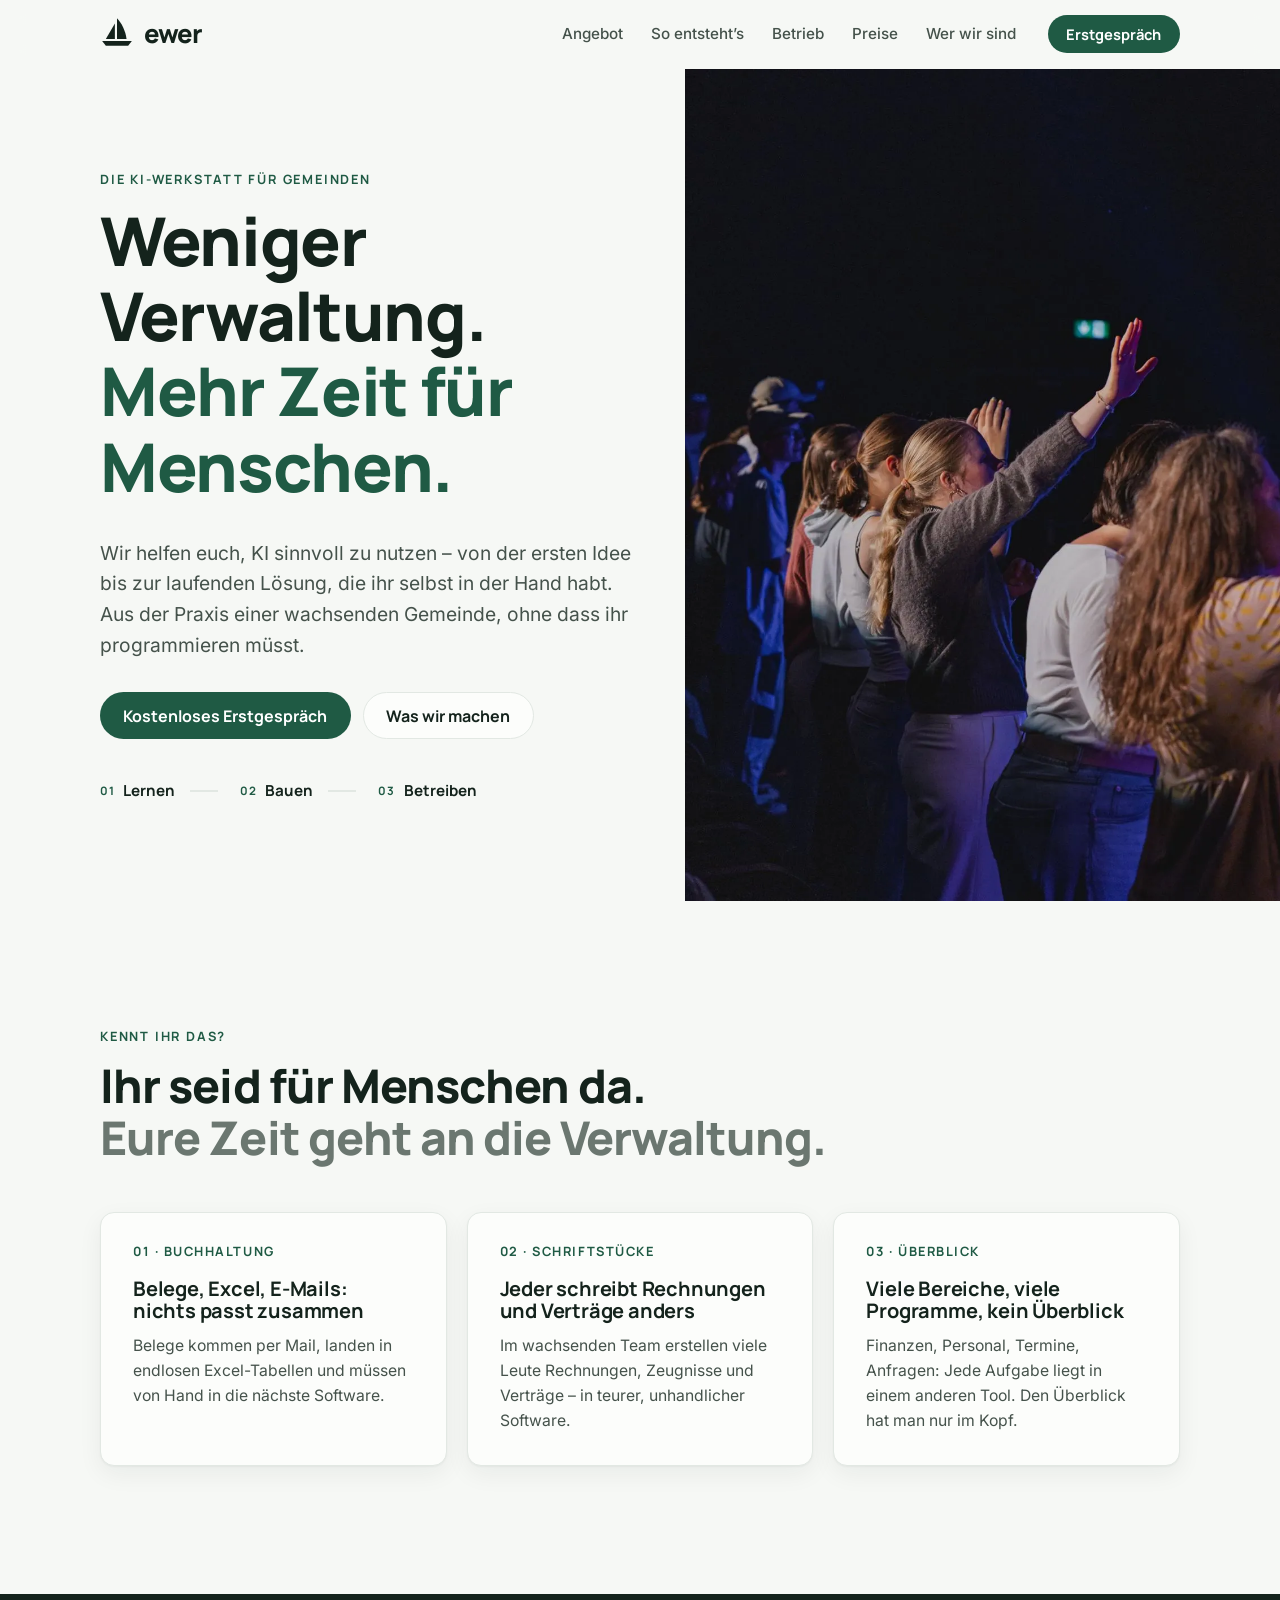
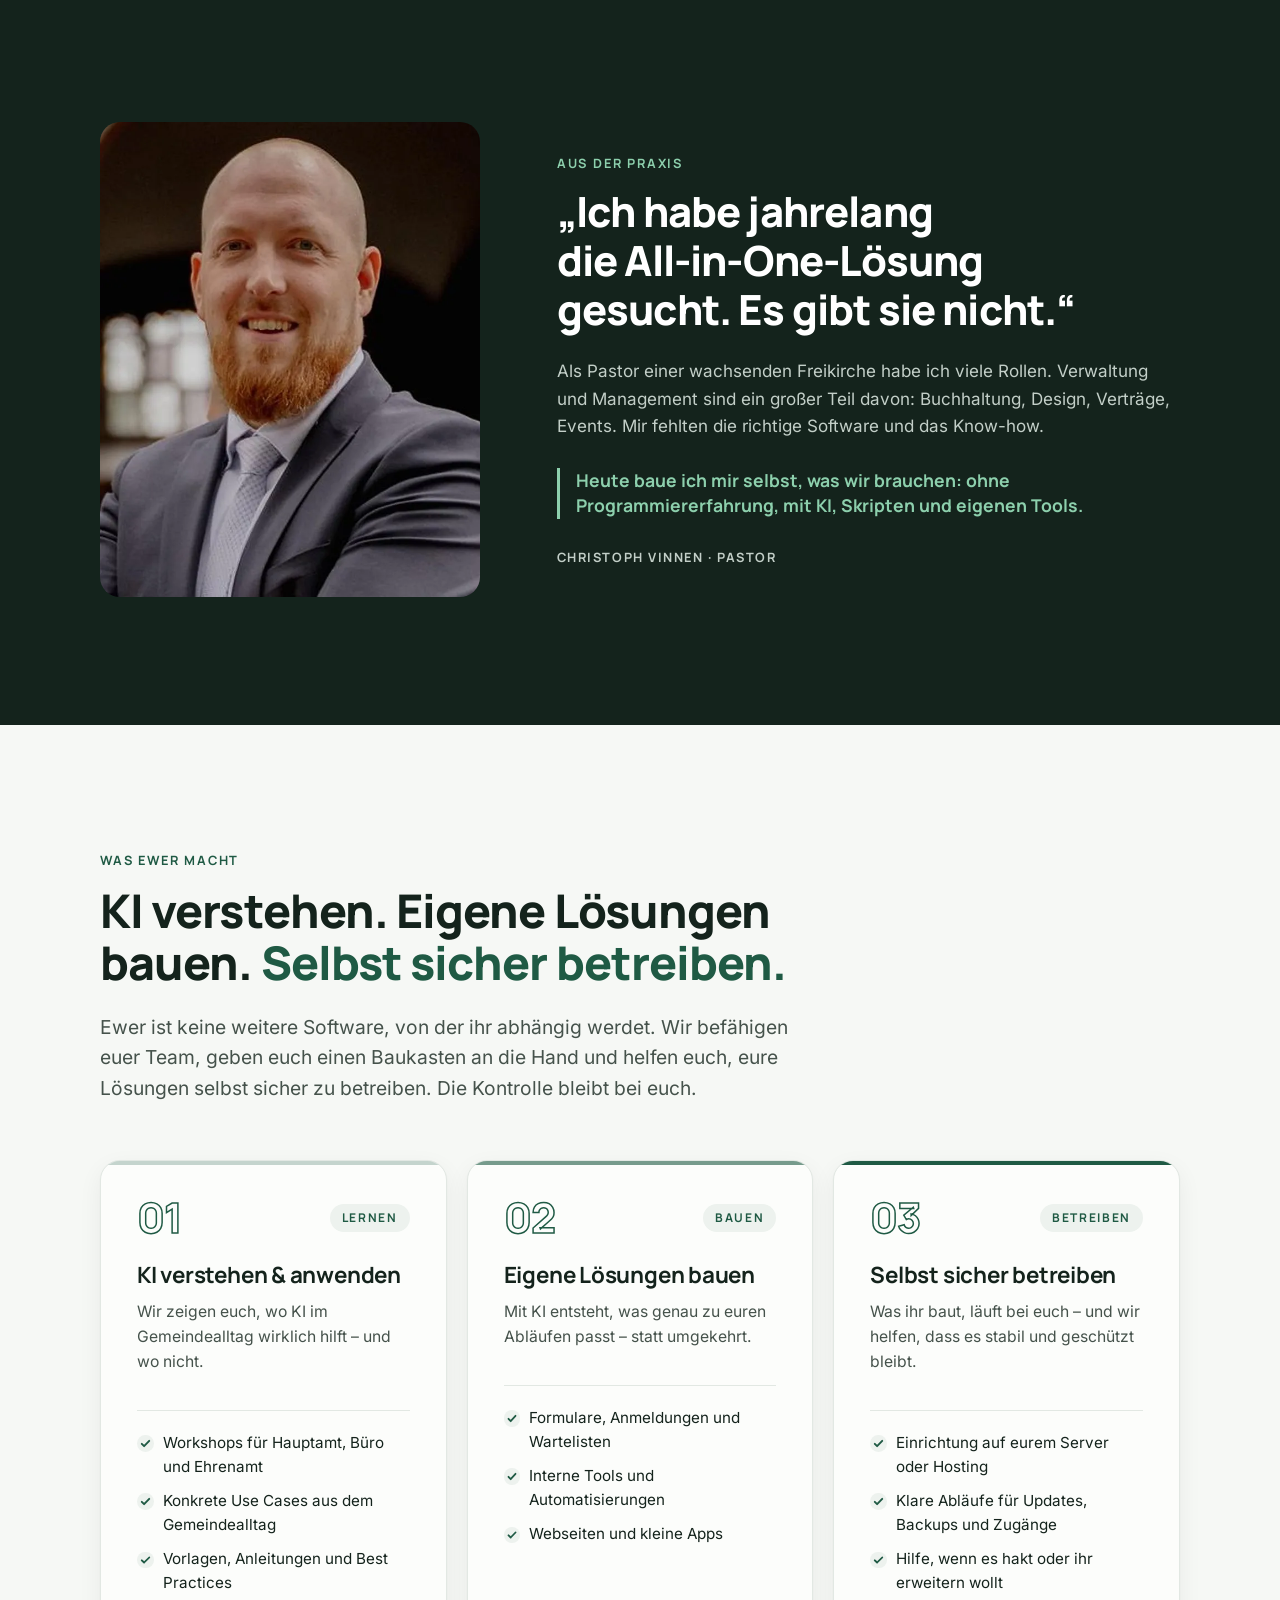
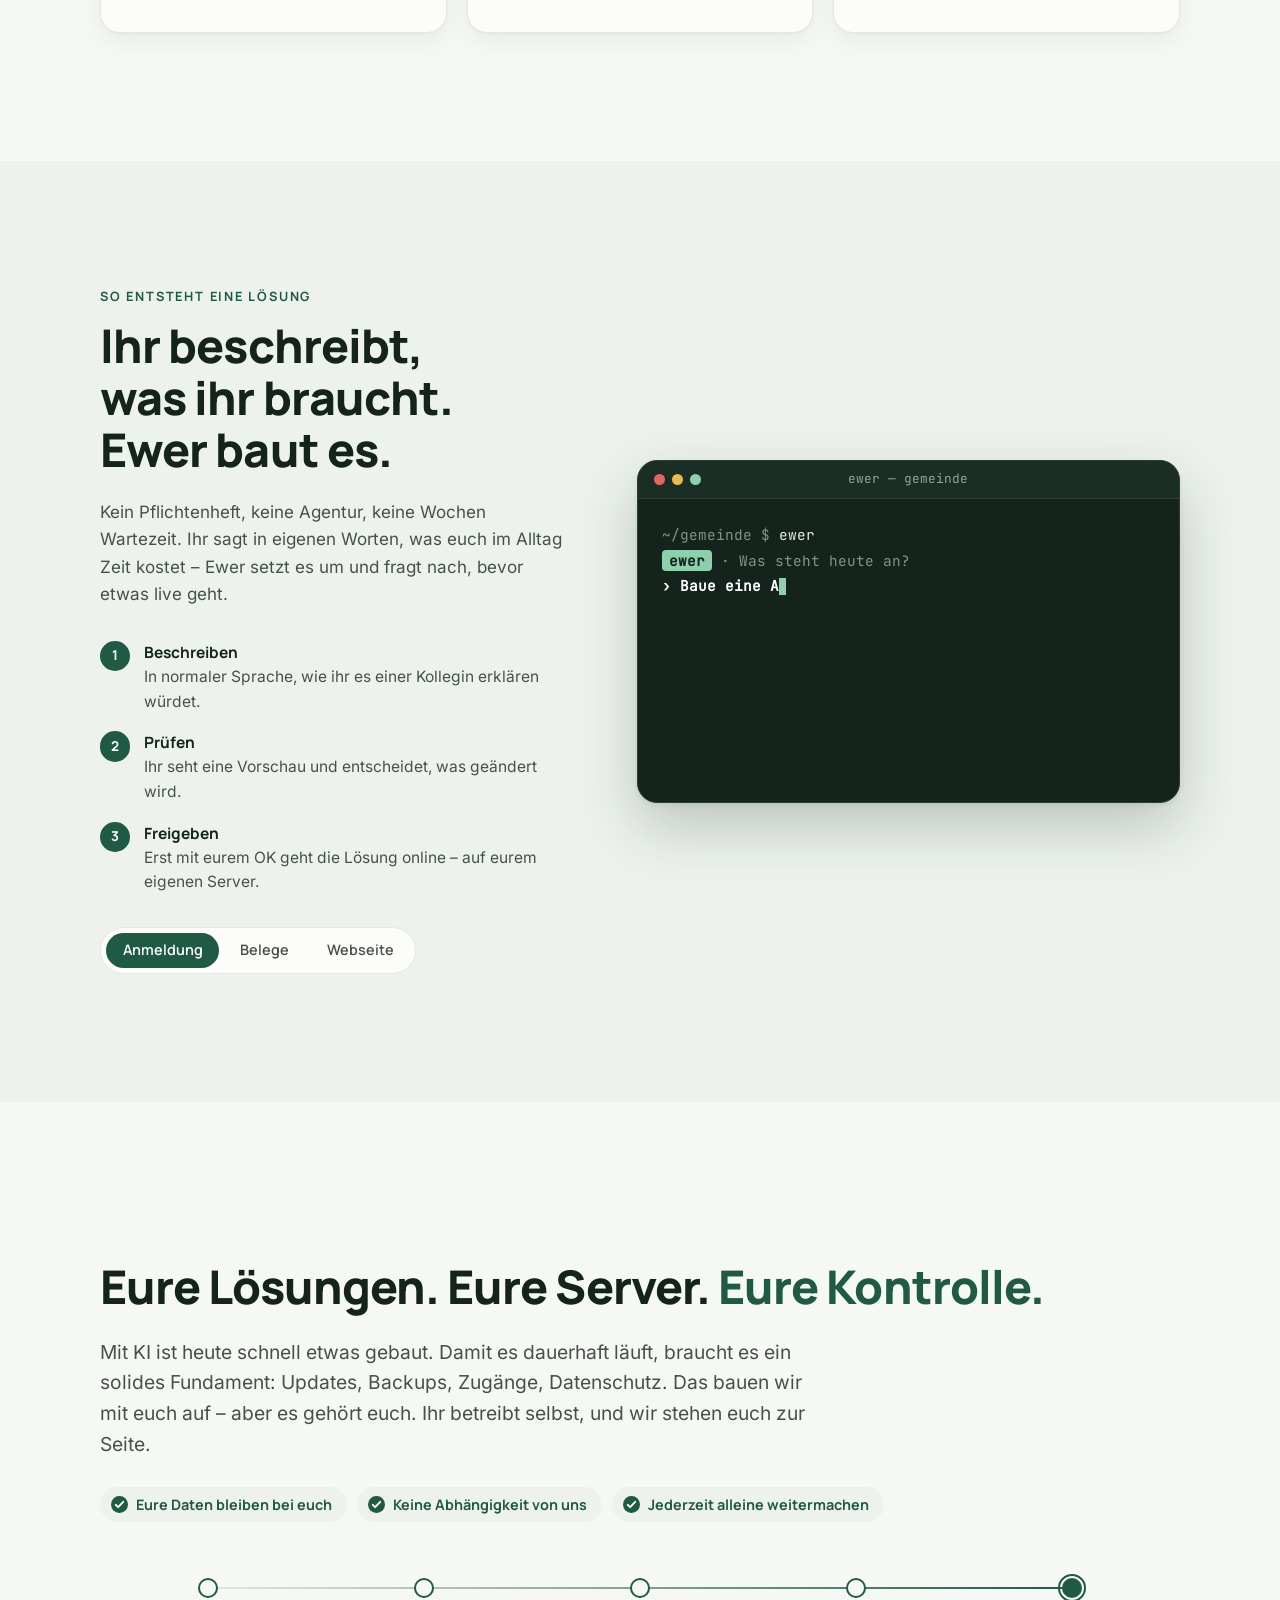
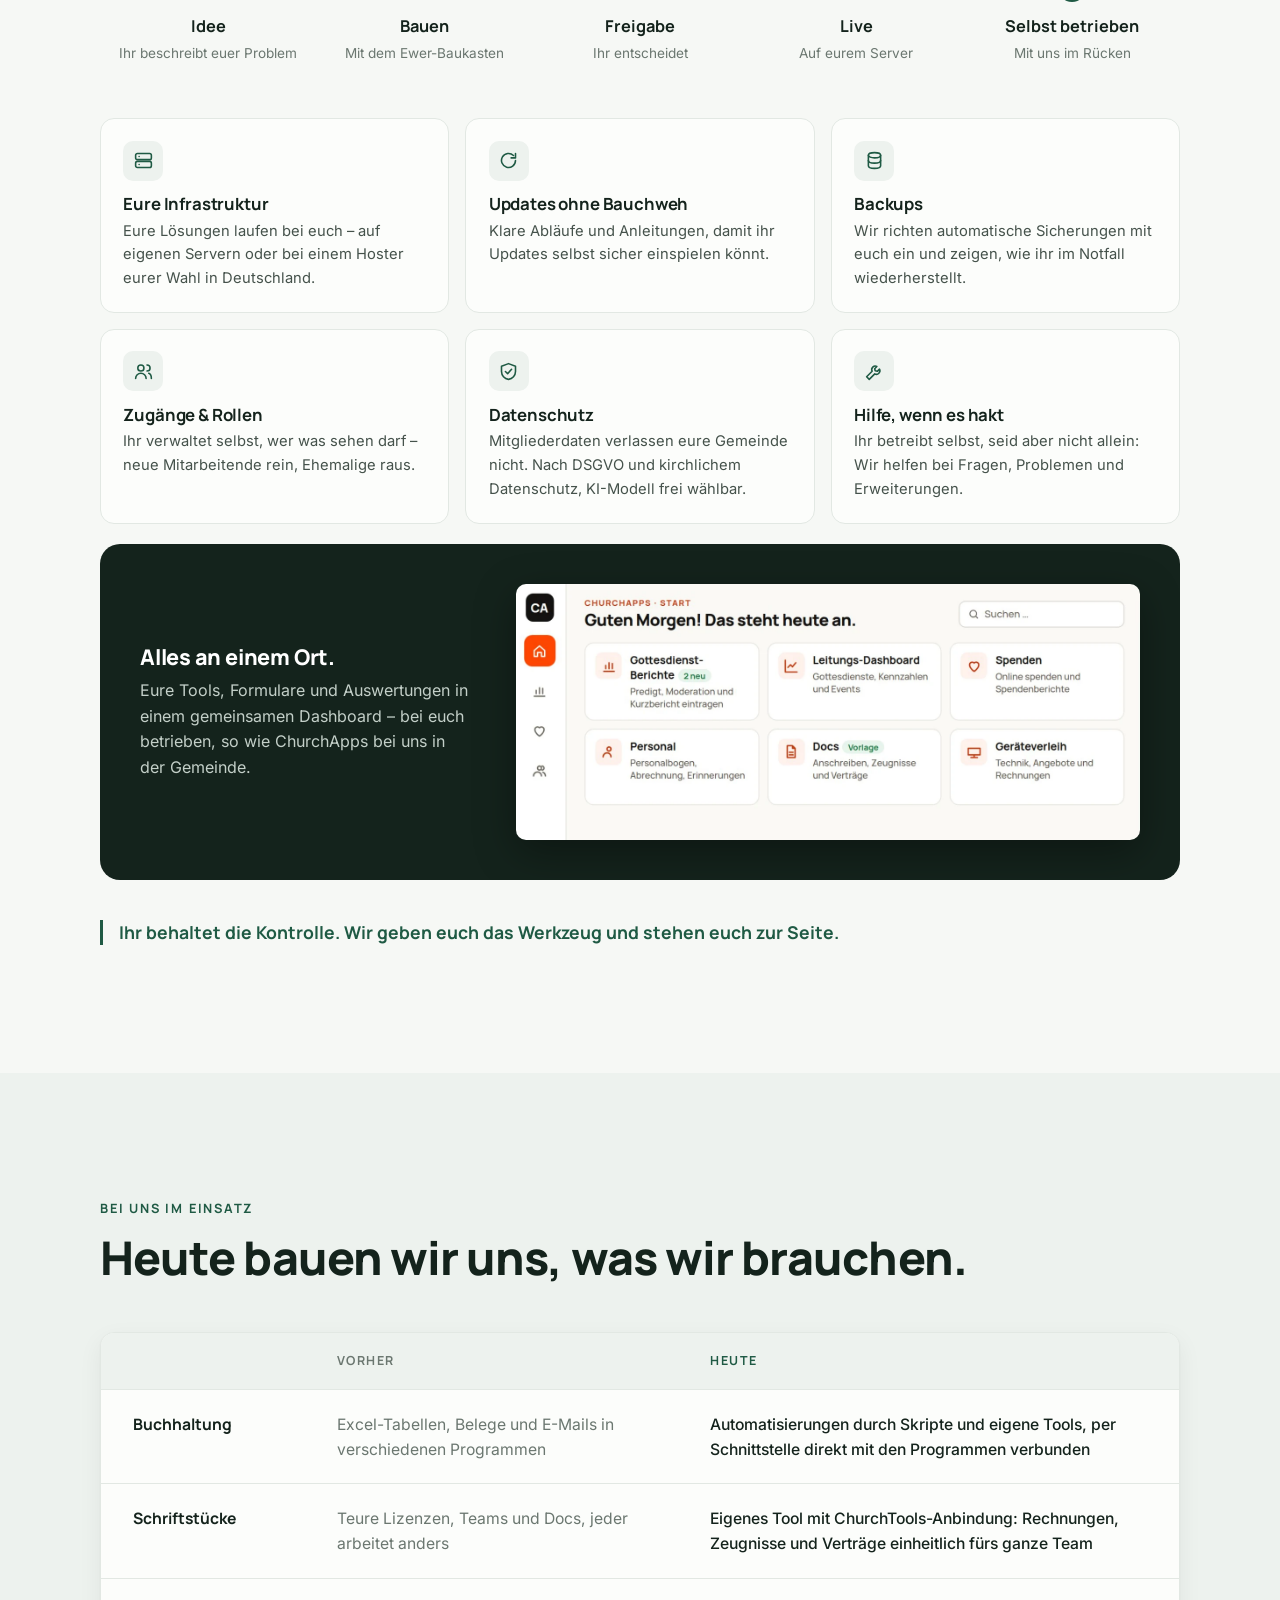
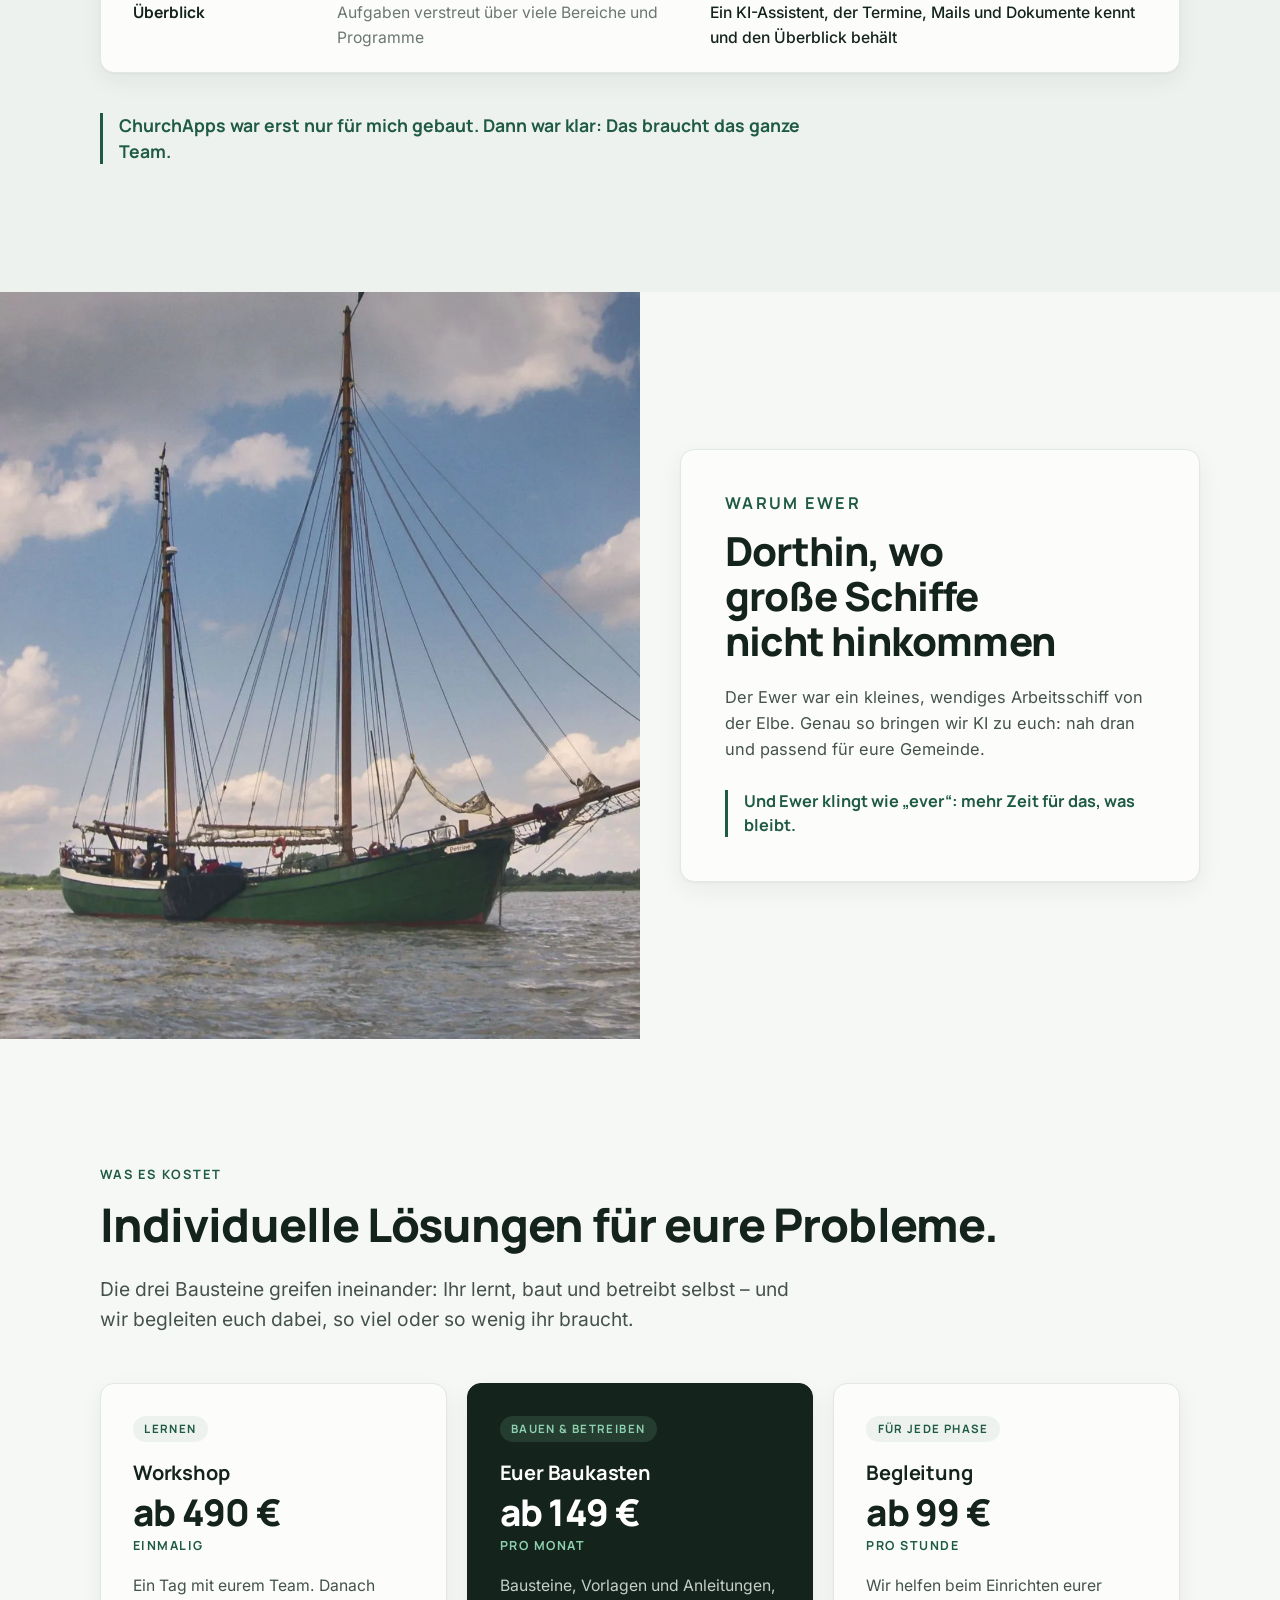
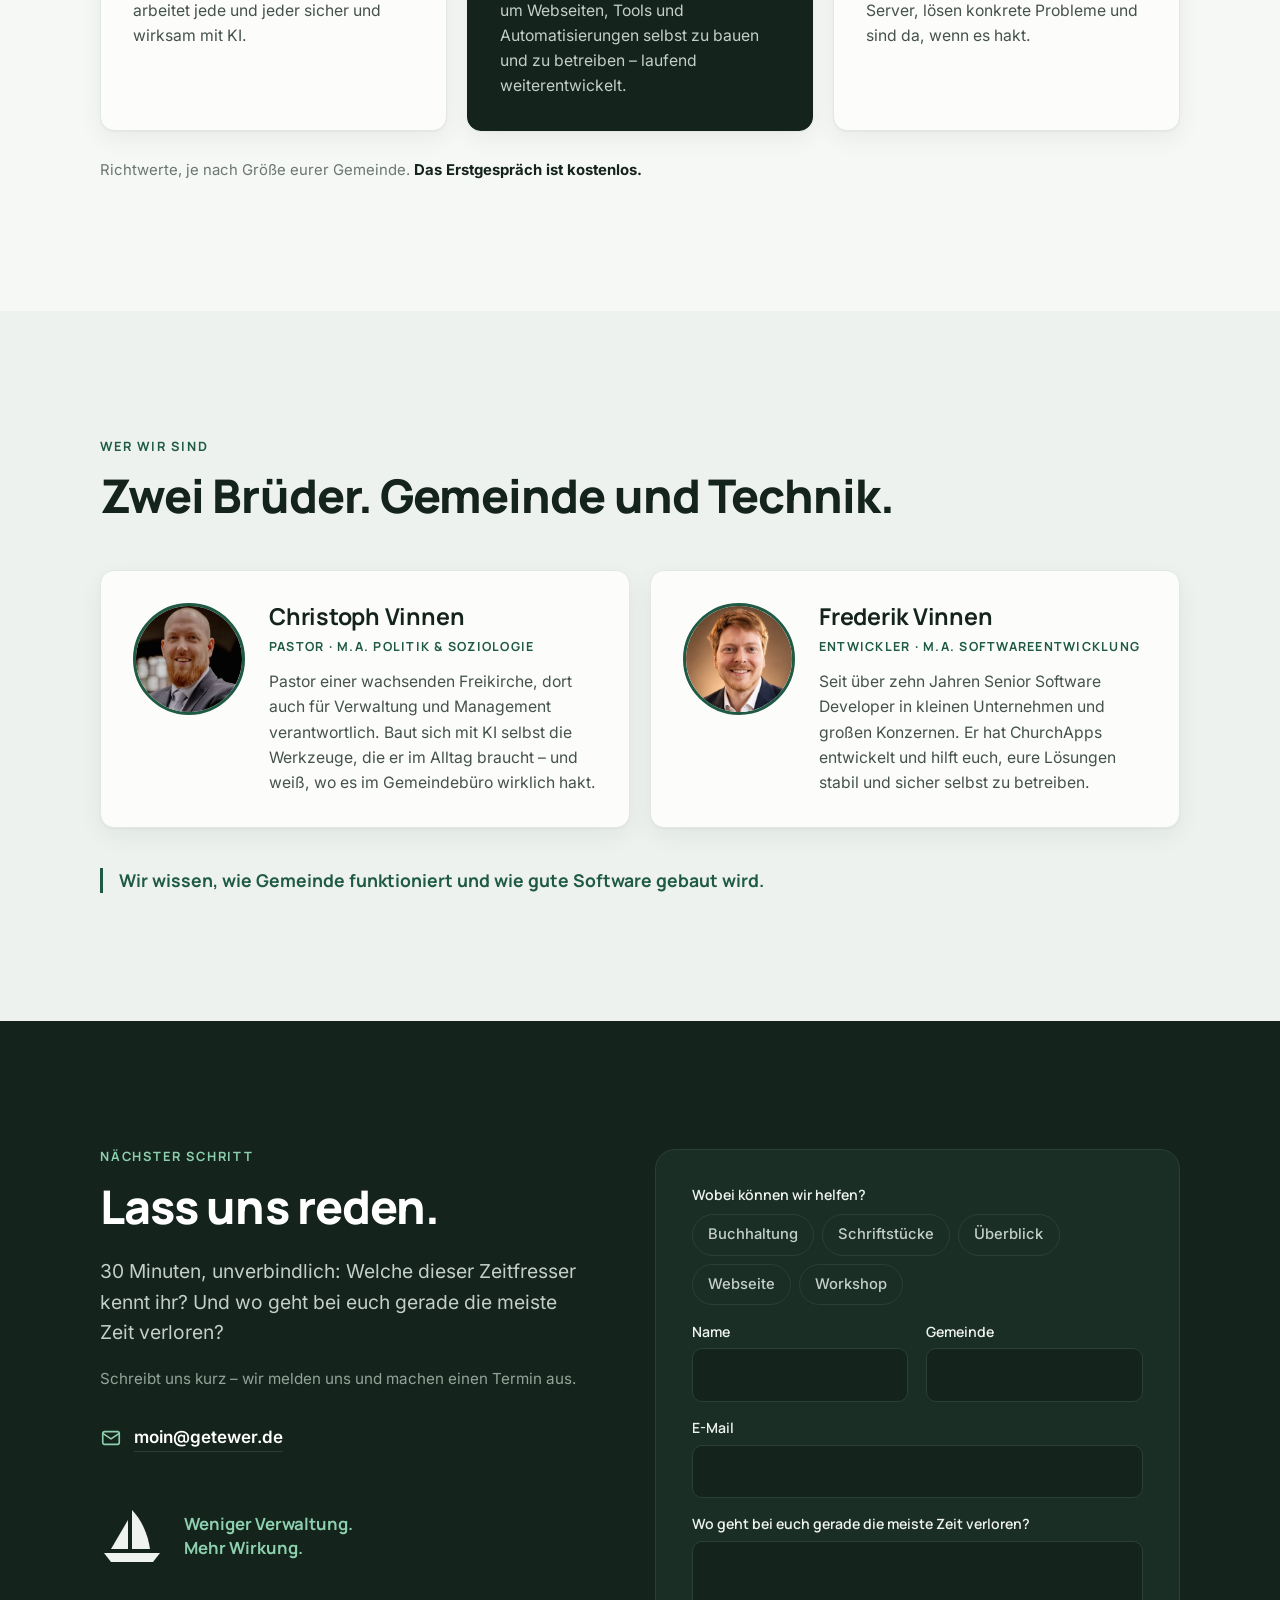
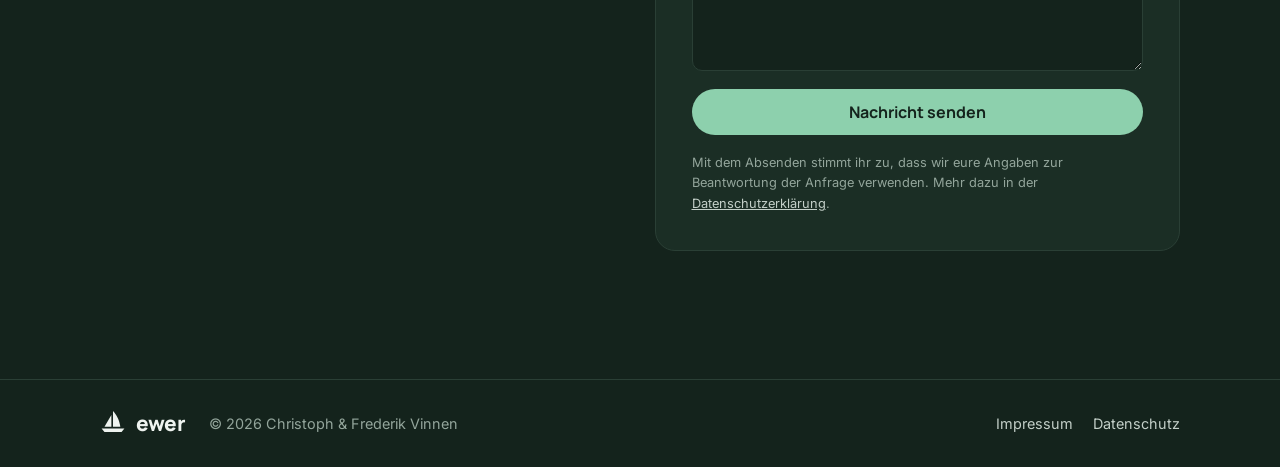
==== commit efc7d11a: "Positionierung: Gemeinden betreiben selbst, Ewer befähigt und hilft - Betreiben-Säule und Betrieb-Ab" ====
--- a/index.html
+++ b/index.html
@@ -4,7 +4,7 @@
   <meta charset="utf-8">
   <meta name="viewport" content="width=device-width, initial-scale=1">
   <title>Ewer – Die KI-Werkstatt für Gemeinden</title>
-  <meta name="description" content="Ewer hilft Gemeinden, KI sinnvoll zu nutzen – von der ersten Idee bis zur laufenden Lösung. KI verstehen, eigene Lösungen bauen, sicher betreiben.">
+  <meta name="description" content="Ewer hilft Gemeinden, KI sinnvoll zu nutzen – von der ersten Idee bis zur laufenden Lösung. KI verstehen, eigene Lösungen bauen, selbst sicher betreiben – die Kontrolle bleibt bei euch.">
   <meta name="theme-color" content="#14231c">
   <link rel="canonical" href="https://getewer.de/">
   <link rel="icon" href="assets/img/favicon.svg" type="image/svg+xml">
@@ -12,7 +12,7 @@
   <meta property="og:type" content="website">
   <meta property="og:url" content="https://getewer.de/">
   <meta property="og:title" content="Ewer – Die KI-Werkstatt für Gemeinden">
-  <meta property="og:description" content="KI verstehen. Eigene Lösungen bauen. Sicher betreiben.">
+  <meta property="og:description" content="KI verstehen. Eigene Lösungen bauen. Selbst sicher betreiben.">
   <meta property="og:image" content="https://getewer.de/assets/img/hero.webp">
   <meta property="og:locale" content="de_DE">
 
@@ -48,7 +48,7 @@
       <div class="hero__text">
         <p class="eyebrow">Die KI-Werkstatt für Gemeinden</p>
         <h1>Weniger Verwaltung.<br><span class="accent">Mehr Zeit für Menschen.</span></h1>
-        <p class="lead">Wir helfen euch, KI sinnvoll zu nutzen – von der ersten Idee bis zur laufenden Lösung. Aus der Praxis einer wachsenden Gemeinde, ohne dass ihr programmieren müsst.</p>
+        <p class="lead">Wir helfen euch, KI sinnvoll zu nutzen – von der ersten Idee bis zur laufenden Lösung, die ihr selbst in der Hand habt. Aus der Praxis einer wachsenden Gemeinde, ohne dass ihr programmieren müsst.</p>
         <div class="hero__cta">
           <a class="btn btn--primary" href="#kontakt">Kostenloses Erstgespräch</a>
           <a class="btn btn--ghost" href="#angebot">Was wir machen</a>
@@ -112,8 +112,8 @@
     <section class="section" id="angebot">
       <div class="wrap">
         <p class="eyebrow reveal">Was Ewer macht</p>
-        <h2 class="reveal">KI verstehen. Eigene Lösungen bauen. <span class="accent">Sicher betreiben.</span></h2>
-        <p class="lead reveal">Ewer ist keine weitere Software, die ihr lernen müsst. Wir befähigen euer Team, geben euch einen Baukasten an die Hand und kümmern uns darum, dass alles zuverlässig läuft.</p>
+        <h2 class="reveal">KI verstehen. Eigene Lösungen bauen. <span class="accent">Selbst sicher betreiben.</span></h2>
+        <p class="lead reveal">Ewer ist keine weitere Software, von der ihr abhängig werdet. Wir befähigen euer Team, geben euch einen Baukasten an die Hand und helfen euch, eure Lösungen selbst sicher zu betreiben. Die Kontrolle bleibt bei euch.</p>
 
         <div class="pillars">
           <article class="pillar reveal">
@@ -147,12 +147,12 @@
               <span class="pillar__num">03</span>
               <span class="pillar__tag">Betreiben</span>
             </div>
-            <h3>Sicher betreiben</h3>
-            <p>Was ihr baut, läuft bei uns stabil, geschützt und gepflegt weiter.</p>
+            <h3>Selbst sicher betreiben</h3>
+            <p>Was ihr baut, läuft bei euch – und wir helfen, dass es stabil und geschützt bleibt.</p>
             <ul class="ticks">
-              <li>Hosting in Deutschland, Updates, Backups</li>
-              <li>Zugänge, Rollen und Datenschutz</li>
-              <li>Technische Wartung und Hilfe bei Fragen</li>
+              <li>Einrichtung auf eurem Server oder Hosting</li>
+              <li>Klare Abläufe für Updates, Backups und Zugänge</li>
+              <li>Hilfe, wenn es hakt oder ihr erweitern wollt</li>
             </ul>
           </article>
         </div>
@@ -170,7 +170,7 @@
           <ol class="howto reveal">
             <li><strong>Beschreiben</strong> In normaler Sprache, wie ihr es einer Kollegin erklären würdet.</li>
             <li><strong>Prüfen</strong> Ihr seht eine Vorschau und entscheidet, was geändert wird.</li>
-            <li><strong>Freigeben</strong> Erst mit eurem OK geht die Lösung online – und wird ab dann gepflegt.</li>
+            <li><strong>Freigeben</strong> Erst mit eurem OK geht die Lösung online – auf eurem eigenen Server.</li>
           </ol>
 
           <div class="tabs reveal" role="tablist" aria-label="Beispiele">
@@ -193,7 +193,7 @@
 <span class="t-ok">✓</span> Bestätigungsmail an die Eltern
 <span class="t-ask">? Vorschau ansehen und freigeben?</span> <span class="t-user">ja</span>
 <span class="t-live">● Live</span> unter gemeinde.de/kinderfreizeit
-<span class="t-dim">  Backups, Updates und Datenschutz laufen automatisch.</span></pre>
+<span class="t-dim">  Läuft auf eurem Server. Backups sind eingerichtet.</span></pre>
         </div>
       </div>
     </section>
@@ -202,58 +202,63 @@
     <section class="section" id="betrieb">
       <div class="wrap">
         <p class="eyebrow reveal">Betrieb</p>
-        <h2 class="reveal">Gebaut ist schnell. <span class="muted">Entscheidend ist, dass es läuft.</span></h2>
-        <p class="lead reveal">Eine Webseite oder ein Tool zu bauen, ist mit KI heute einfach. Schwierig wird es danach: Wer kümmert sich um Updates? Was passiert, wenn jemand das Team verlässt? Wo liegen die Daten? Genau das übernehmen wir.</p>
+        <h2 class="reveal">Eure Lösungen. Eure Server. <span class="accent">Eure Kontrolle.</span></h2>
+        <p class="lead reveal">Mit KI ist heute schnell etwas gebaut. Damit es dauerhaft läuft, braucht es ein solides Fundament: Updates, Backups, Zugänge, Datenschutz. Das bauen wir mit euch auf – aber es gehört euch. Ihr betreibt selbst, und wir stehen euch zur Seite.</p>
+        <ul class="promises reveal">
+          <li>Eure Daten bleiben bei euch</li>
+          <li>Keine Abhängigkeit von uns</li>
+          <li>Jederzeit alleine weitermachen</li>
+        </ul>
 
         <ol class="flow reveal" aria-label="Von der Idee bis zum laufenden Betrieb">
           <li><span class="flow__dot"></span><strong>Idee</strong><small>Ihr beschreibt euer Problem</small></li>
-          <li><span class="flow__dot"></span><strong>Bauen</strong><small>Gemeinsam mit Ewer</small></li>
+          <li><span class="flow__dot"></span><strong>Bauen</strong><small>Mit dem Ewer-Baukasten</small></li>
           <li><span class="flow__dot"></span><strong>Freigabe</strong><small>Ihr entscheidet</small></li>
-          <li><span class="flow__dot"></span><strong>Live</strong><small>Auf eurer Domain</small></li>
-          <li><span class="flow__dot flow__dot--pulse"></span><strong>Gepflegt</strong><small>Laufend, ohne Aufwand für euch</small></li>
+          <li><span class="flow__dot"></span><strong>Live</strong><small>Auf eurem Server</small></li>
+          <li><span class="flow__dot flow__dot--pulse"></span><strong>Selbst betrieben</strong><small>Mit uns im Rücken</small></li>
         </ol>
 
         <div class="ops">
           <div class="grid grid--3 ops__grid">
             <article class="op reveal">
               <div class="icon" aria-hidden="true"><svg viewBox="0 0 24 24"><rect x="3" y="4" width="18" height="7" rx="2"/><rect x="3" y="13" width="18" height="7" rx="2"/><path d="M7 7.5h.01M7 16.5h.01"/></svg></div>
-              <h3>Hosting in Deutschland</h3>
-              <p>Eure Lösungen laufen auf Servern in Deutschland – oder auf Wunsch bei euch.</p>
+              <h3>Eure Infrastruktur</h3>
+              <p>Eure Lösungen laufen bei euch – auf eigenen Servern oder bei einem Hoster eurer Wahl in Deutschland.</p>
             </article>
             <article class="op reveal">
               <div class="icon" aria-hidden="true"><svg viewBox="0 0 24 24"><path d="M20 12a8 8 0 1 1-2.3-5.7"/><path d="M20 4v5h-5"/></svg></div>
-              <h3>Updates</h3>
-              <p>Sicherheits- und Software-Updates spielen wir ein, bevor es jemand merkt.</p>
+              <h3>Updates ohne Bauchweh</h3>
+              <p>Klare Abläufe und Anleitungen, damit ihr Updates selbst sicher einspielen könnt.</p>
             </article>
             <article class="op reveal">
               <div class="icon" aria-hidden="true"><svg viewBox="0 0 24 24"><ellipse cx="12" cy="6" rx="7" ry="3"/><path d="M5 6v6c0 1.7 3.1 3 7 3s7-1.3 7-3V6"/><path d="M5 12v6c0 1.7 3.1 3 7 3s7-1.3 7-3v-6"/></svg></div>
               <h3>Backups</h3>
-              <p>Tägliche Sicherungen. Wenn doch mal etwas schiefgeht, ist nichts verloren.</p>
+              <p>Wir richten automatische Sicherungen mit euch ein und zeigen, wie ihr im Notfall wiederherstellt.</p>
             </article>
             <article class="op reveal">
               <div class="icon" aria-hidden="true"><svg viewBox="0 0 24 24"><circle cx="9" cy="8" r="3.5"/><path d="M3 20c0-3.3 2.7-6 6-6s6 2.7 6 6"/><path d="M16 4.5a3.5 3.5 0 0 1 0 7M18 14c2 .7 3 3 3 6"/></svg></div>
               <h3>Zugänge &amp; Rollen</h3>
-              <p>Wer darf was sehen? Neue Mitarbeitende kommen dazu, Ehemalige verlieren den Zugang.</p>
+              <p>Ihr verwaltet selbst, wer was sehen darf – neue Mitarbeitende rein, Ehemalige raus.</p>
             </article>
             <article class="op reveal">
               <div class="icon" aria-hidden="true"><svg viewBox="0 0 24 24"><path d="M12 3l8 3v6c0 4.5-3.4 8.2-8 9-4.6-.8-8-4.5-8-9V6z"/><path d="M8.5 12l2.5 2.5 4.5-5"/></svg></div>
               <h3>Datenschutz</h3>
-              <p>Nach DSGVO und kirchlichem Datenschutz. Mitgliederdaten bleiben geschützt.</p>
+              <p>Mitgliederdaten verlassen eure Gemeinde nicht. Nach DSGVO und kirchlichem Datenschutz, KI-Modell frei wählbar.</p>
             </article>
             <article class="op reveal">
               <div class="icon" aria-hidden="true"><svg viewBox="0 0 24 24"><path d="M14.7 6.3a4 4 0 0 0-5.4 5.4L3 18l3 3 6.3-6.3a4 4 0 0 0 5.4-5.4l-2.5 2.5-2.4-.6-.6-2.4z"/></svg></div>
-              <h3>Wartung &amp; Hilfe</h3>
-              <p>Wir behalten alles im Blick und sind da, wenn ihr Fragen habt oder etwas erweitern wollt.</p>
+              <h3>Hilfe, wenn es hakt</h3>
+              <p>Ihr betreibt selbst, seid aber nicht allein: Wir helfen bei Fragen, Problemen und Erweiterungen.</p>
             </article>
           </div>
 
           <figure class="dashboard reveal">
             <img src="assets/img/churchapps.webp" alt="Startseite von ChurchApps mit Kacheln für Gottesdienst-Berichte, Leitungs-Dashboard, Spenden, Personal, Docs und Geräteverleih" width="1424" height="584" loading="lazy">
-            <figcaption><strong>Alles an einem Ort.</strong> Eure Tools, Formulare und Auswertungen in einem gemeinsamen Dashboard – so wie ChurchApps bei uns in der Gemeinde.</figcaption>
+            <figcaption><strong>Alles an einem Ort.</strong> Eure Tools, Formulare und Auswertungen in einem gemeinsamen Dashboard – bei euch betrieben, so wie ChurchApps bei uns in der Gemeinde.</figcaption>
           </figure>
         </div>
 
-        <p class="callout reveal">Ihr baut, was ihr braucht. Wir sorgen dafür, dass es läuft.</p>
+        <p class="callout reveal">Ihr behaltet die Kontrolle. Wir geben euch das Werkzeug und stehen euch zur Seite.</p>
       </div>
     </section>
 
@@ -309,7 +314,7 @@
       <div class="wrap">
         <p class="eyebrow reveal">Was es kostet</p>
         <h2 class="reveal">Individuelle Lösungen für eure Probleme.</h2>
-        <p class="lead reveal">Die drei Bausteine greifen ineinander: Ihr lernt, baut und betreibt – und wir begleiten euch dabei, so viel oder so wenig ihr braucht.</p>
+        <p class="lead reveal">Die drei Bausteine greifen ineinander: Ihr lernt, baut und betreibt selbst – und wir begleiten euch dabei, so viel oder so wenig ihr braucht.</p>
 
         <div class="grid grid--3 pricing">
           <article class="card price reveal">
@@ -324,14 +329,14 @@
             <h3>Euer Baukasten</h3>
             <p class="price__amount">ab 149 €</p>
             <p class="price__unit">pro Monat</p>
-            <p>Alles, was ihr selbst bauen wollt, von der Webseite bis zum Software-Tool: sicher gehostet, mit Updates, Backups und laufender Pflege.</p>
+            <p>Bausteine, Vorlagen und Anleitungen, um Webseiten, Tools und Automatisierungen selbst zu bauen und zu betreiben – laufend weiterentwickelt.</p>
           </article>
           <article class="card price reveal">
             <p class="price__pillar">Für jede Phase</p>
             <h3>Begleitung</h3>
             <p class="price__amount">ab 99 €</p>
             <p class="price__unit">pro Stunde</p>
-            <p>Wir zeigen euch, wie ihr mit KI arbeitet, lösen konkrete Probleme und helfen bei Fragen.</p>
+            <p>Wir helfen beim Einrichten eurer Server, lösen konkrete Probleme und sind da, wenn es hakt.</p>
           </article>
         </div>
         <p class="fineprint reveal">Richtwerte, je nach Größe eurer Gemeinde. <strong>Das Erstgespräch ist kostenlos.</strong></p>
@@ -358,7 +363,7 @@
             <div>
               <h3>Frederik Vinnen</h3>
               <p class="person__role">Entwickler · M.A. Softwareentwicklung</p>
-              <p>Seit über zehn Jahren Senior Software Developer in kleinen Unternehmen und großen Konzernen. Er hat ChurchApps entwickelt und sorgt dafür, dass eure Lösungen stabil und sicher laufen.</p>
+              <p>Seit über zehn Jahren Senior Software Developer in kleinen Unternehmen und großen Konzernen. Er hat ChurchApps entwickelt und hilft euch, eure Lösungen stabil und sicher selbst zu betreiben.</p>
             </div>
           </article>
         </div>
--- a/assets/css/style.css
+++ b/assets/css/style.css
@@ -339,6 +339,17 @@
 @keyframes blink { 50% { opacity: 0; } }
 
 /* ───────────── Betrieb ───────────── */
+.promises { list-style: none; padding: 0; margin: 1.75rem 0 0; display: flex; flex-wrap: wrap; gap: .6rem; }
+.promises li {
+  display: inline-flex; align-items: center; gap: .5rem;
+  padding: .55rem .95rem .55rem .7rem; border-radius: 999px;
+  background: var(--tint); color: var(--green); font: 700 .9rem/1.2 var(--font-head);
+}
+.promises li::before {
+  content: ""; width: 1.05rem; height: 1.05rem; border-radius: 50%; flex: none;
+  background: var(--green) url("data:image/svg+xml,%3Csvg xmlns='http://www.w3.org/2000/svg' viewBox='0 0 16 16'%3E%3Cpath d='M4.5 8.3l2.2 2.2 4.8-5' fill='none' stroke='%23fff' stroke-width='1.8' stroke-linecap='round' stroke-linejoin='round'/%3E%3C/svg%3E") center / 100% no-repeat;
+}
+
 .flow {
   list-style: none; padding: 0; margin: 3.5rem 0 0;
   display: grid; grid-template-columns: repeat(5, 1fr); position: relative;
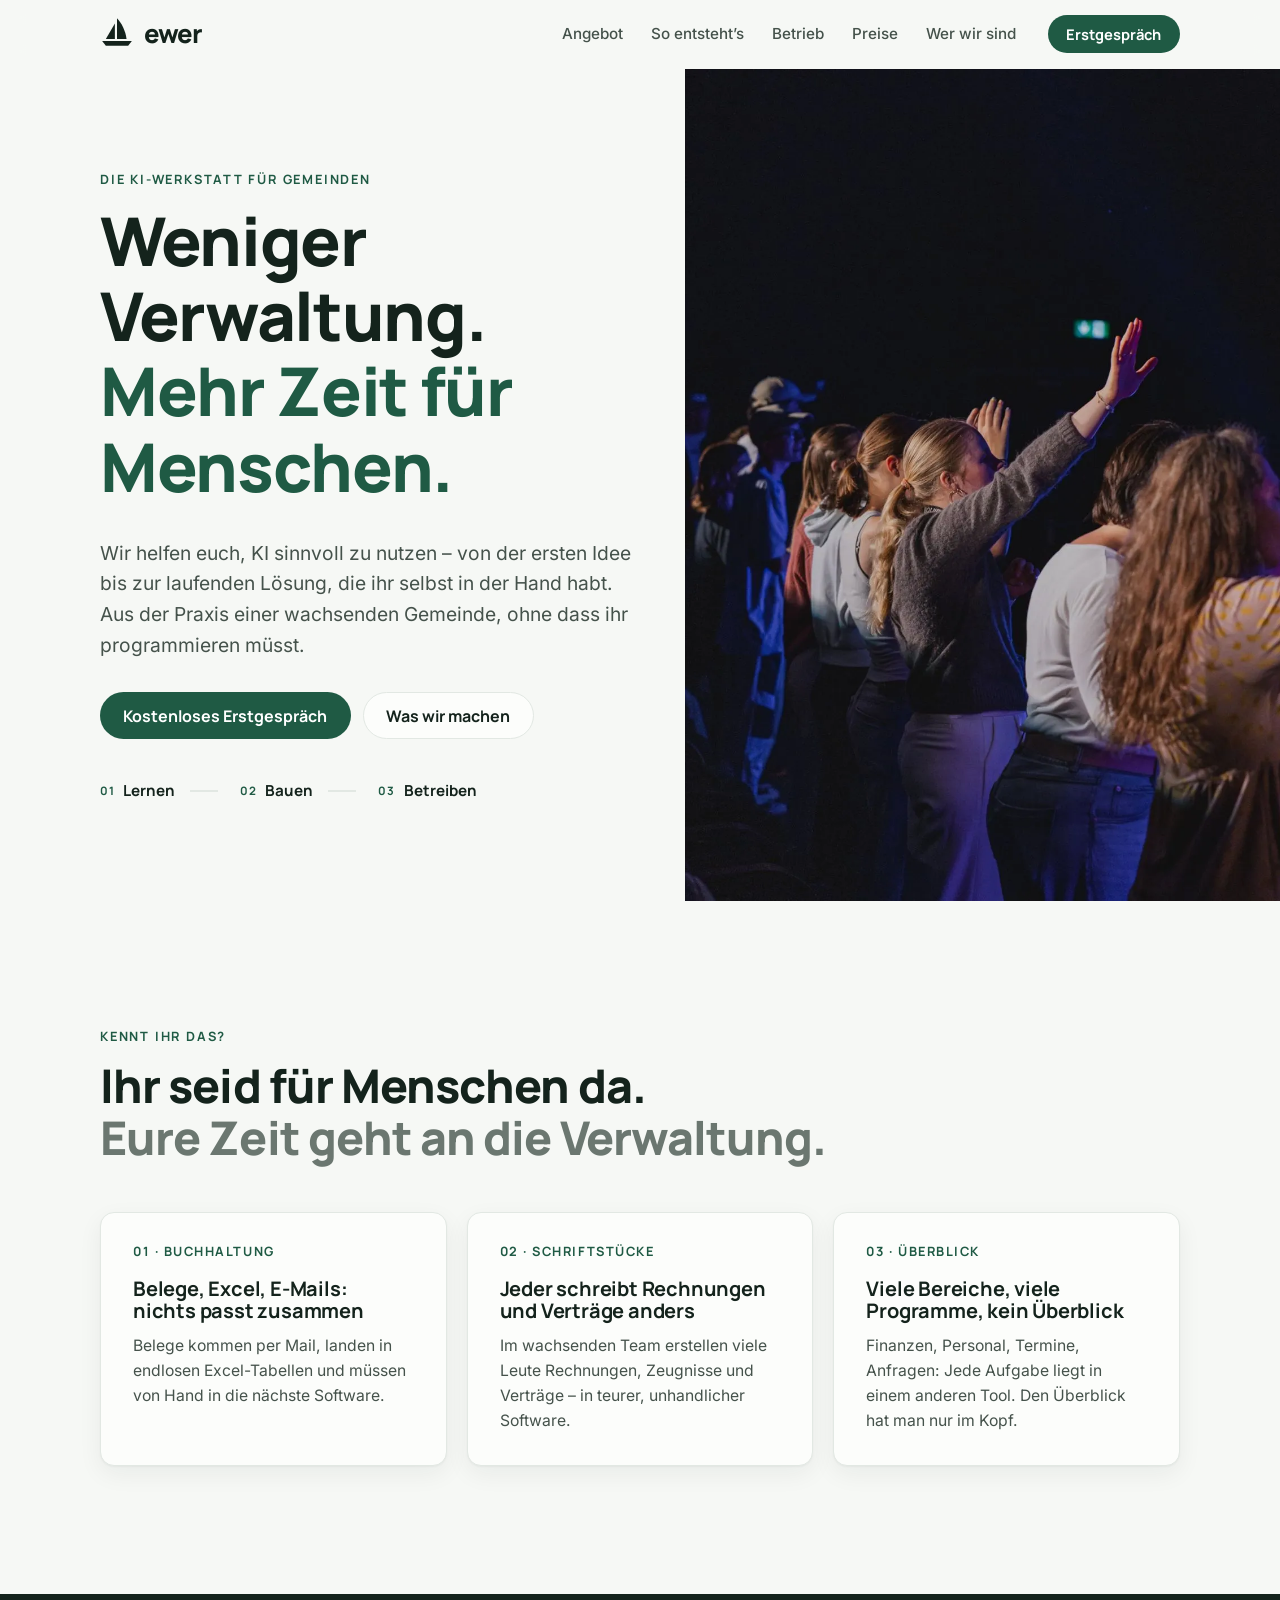
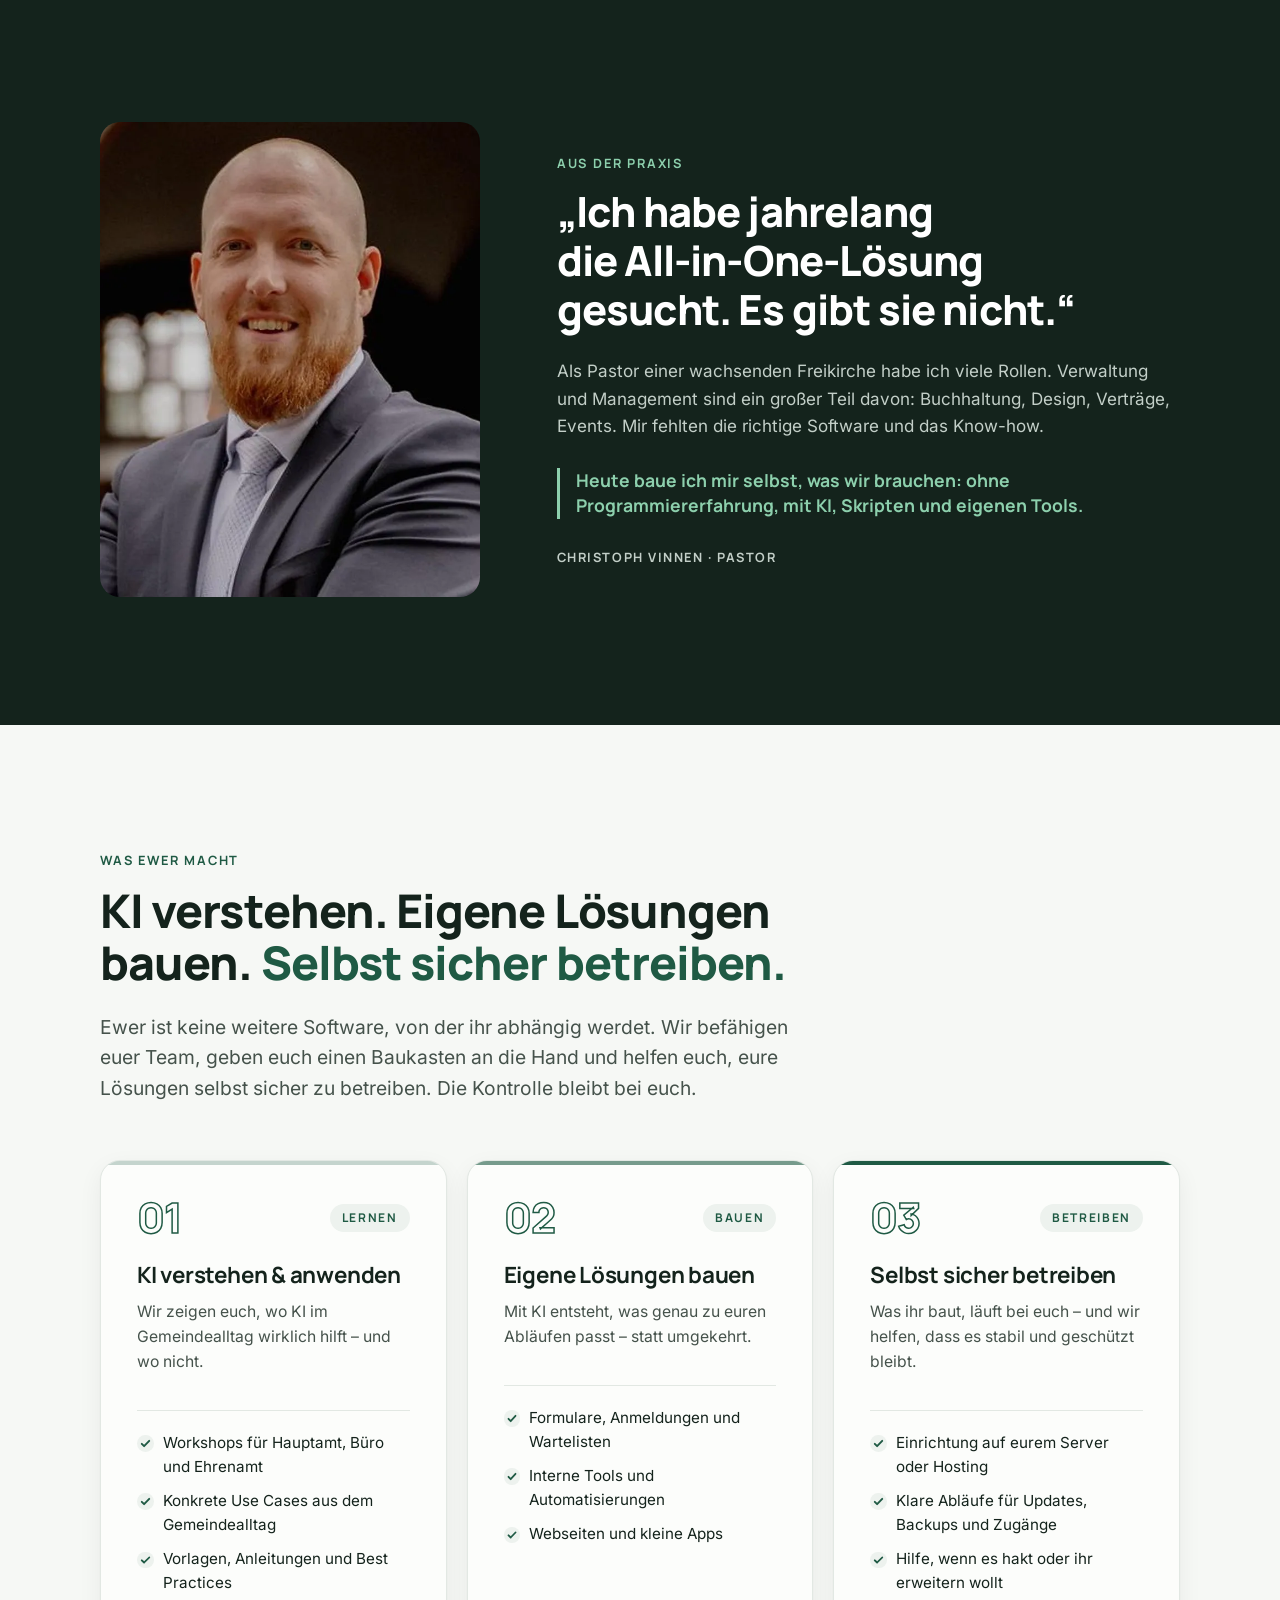
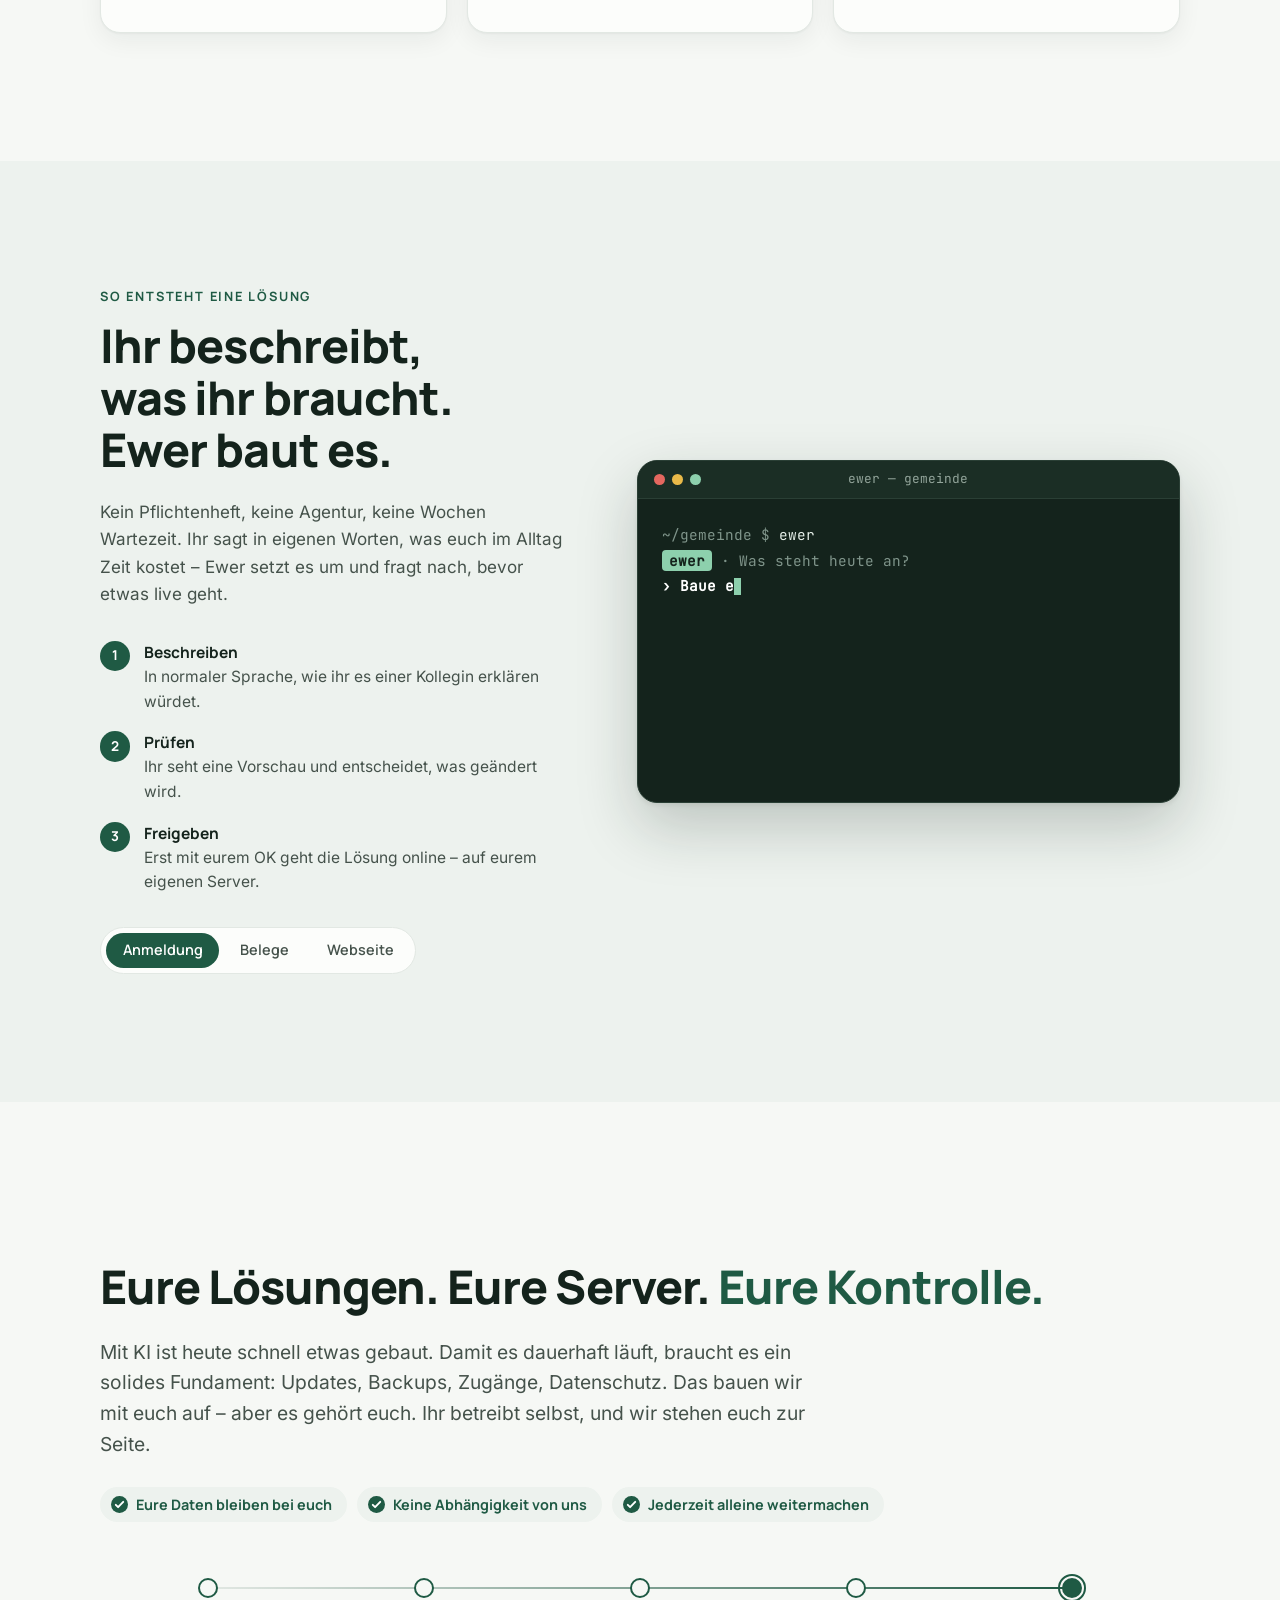
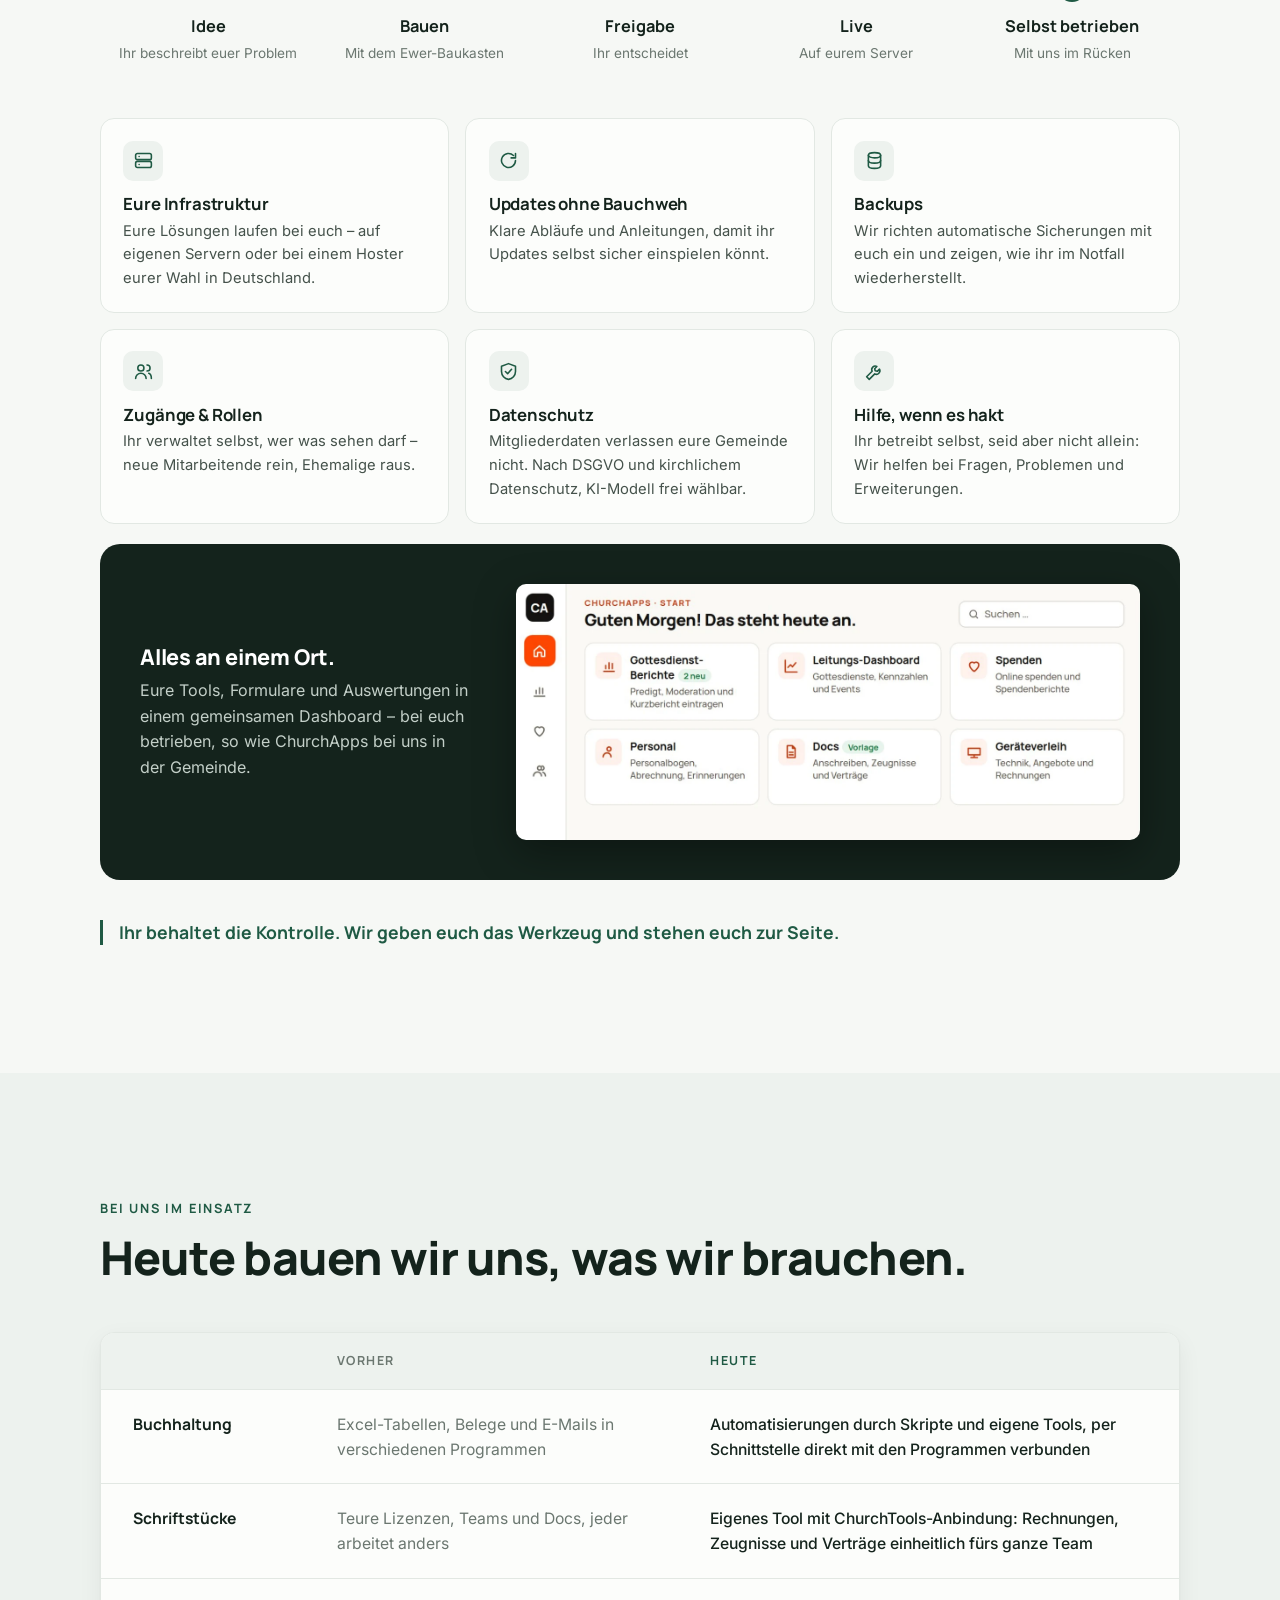
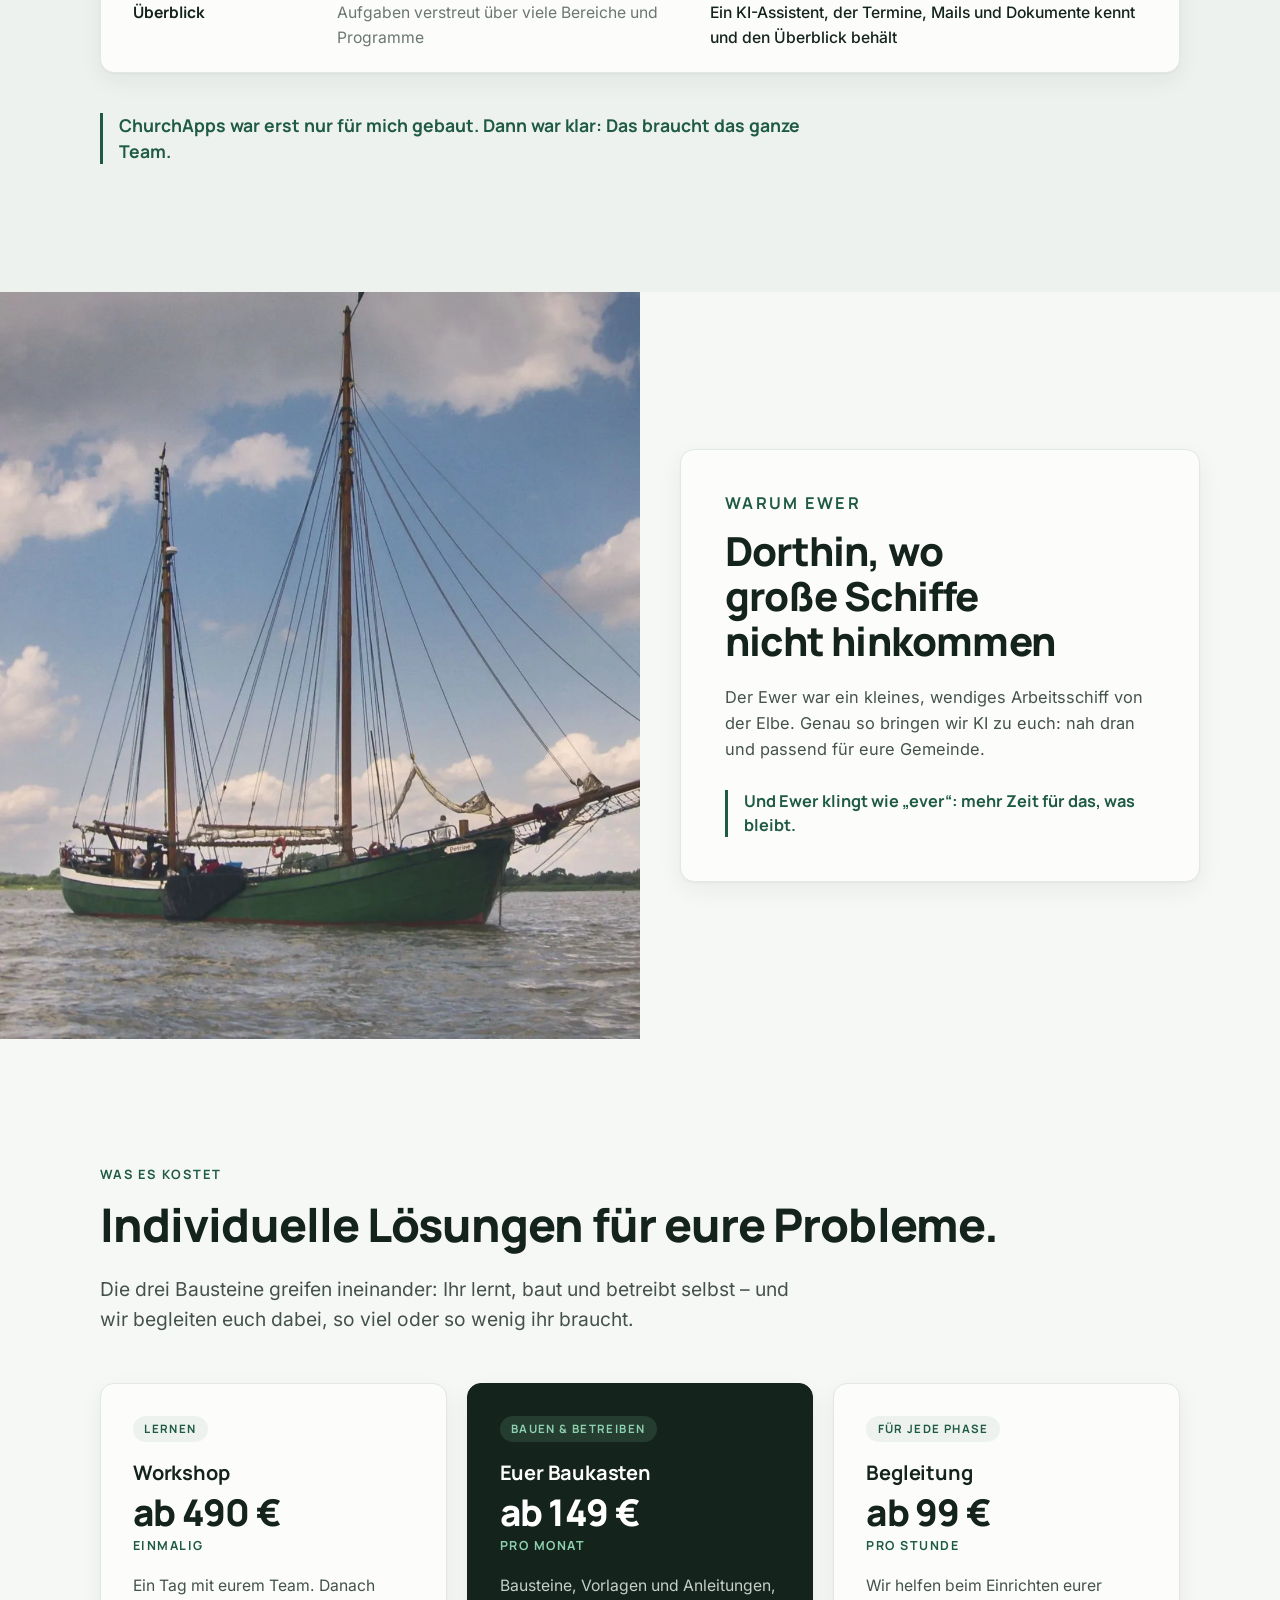
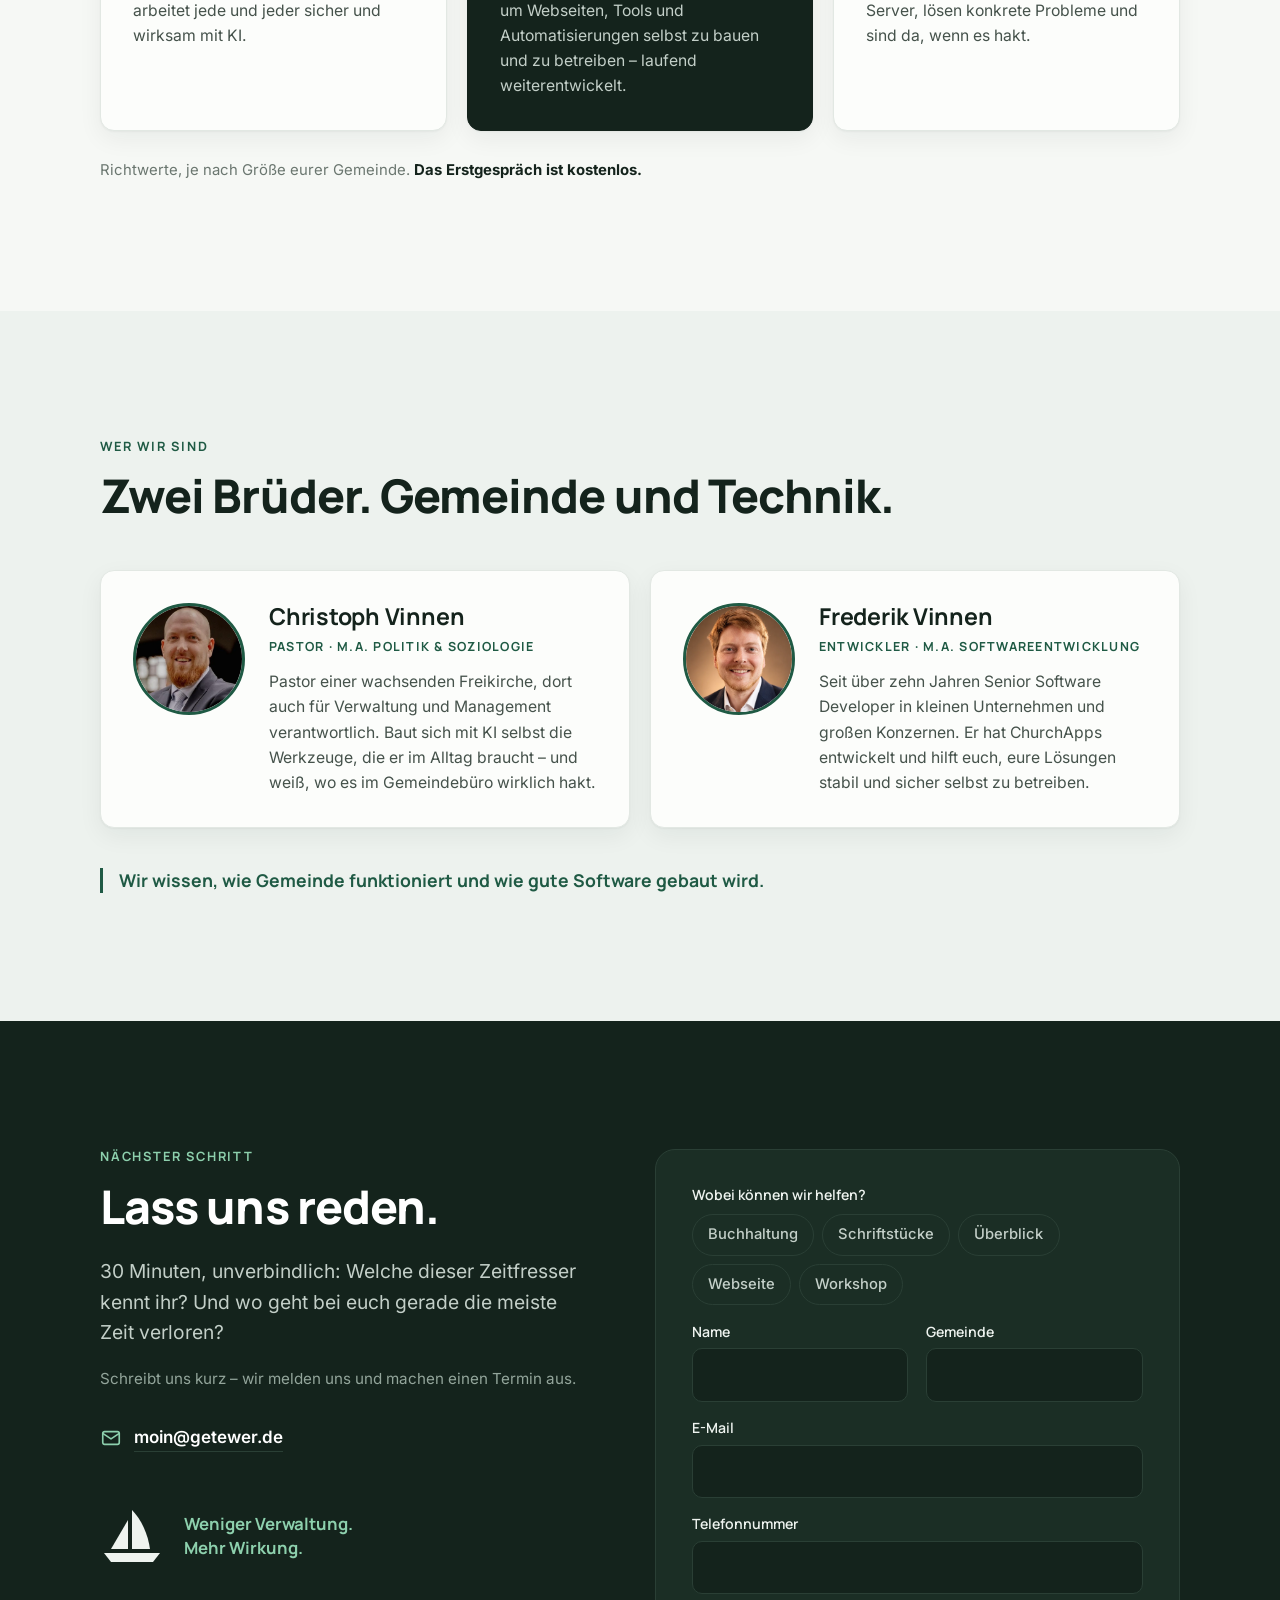
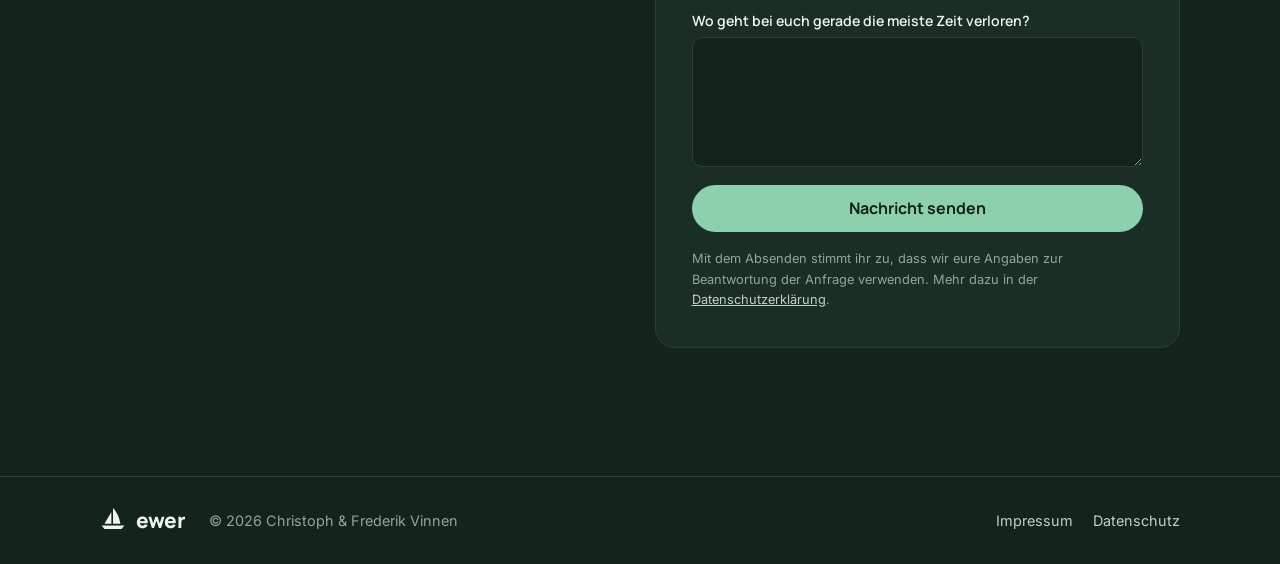
==== commit 06a64ebf: "Add phone input and web3forms script to index.html" ====
--- a/index.html
+++ b/index.html
@@ -411,9 +411,13 @@
               <input type="text" name="gemeinde" autocomplete="organization">
             </label>
           </div>
-          <label class="field">
+           <label class="field">
             <span>E-Mail</span>
             <input type="email" name="email" autocomplete="email" required>
+          </label>
+          <label class="field">
+            <span>Telefonnummer</span>
+            <input type="tel" name="phone" autocomplete="tel">
           </label>
           <label class="field">
             <span>Wo geht bei euch gerade die meiste Zeit verloren?</span>
@@ -454,5 +458,6 @@
   </svg>
 
   <script src="assets/js/main.js" defer></script>
+  <script src="https://web3forms.com/client/script.js" async defer></script>
 </body>
 </html>
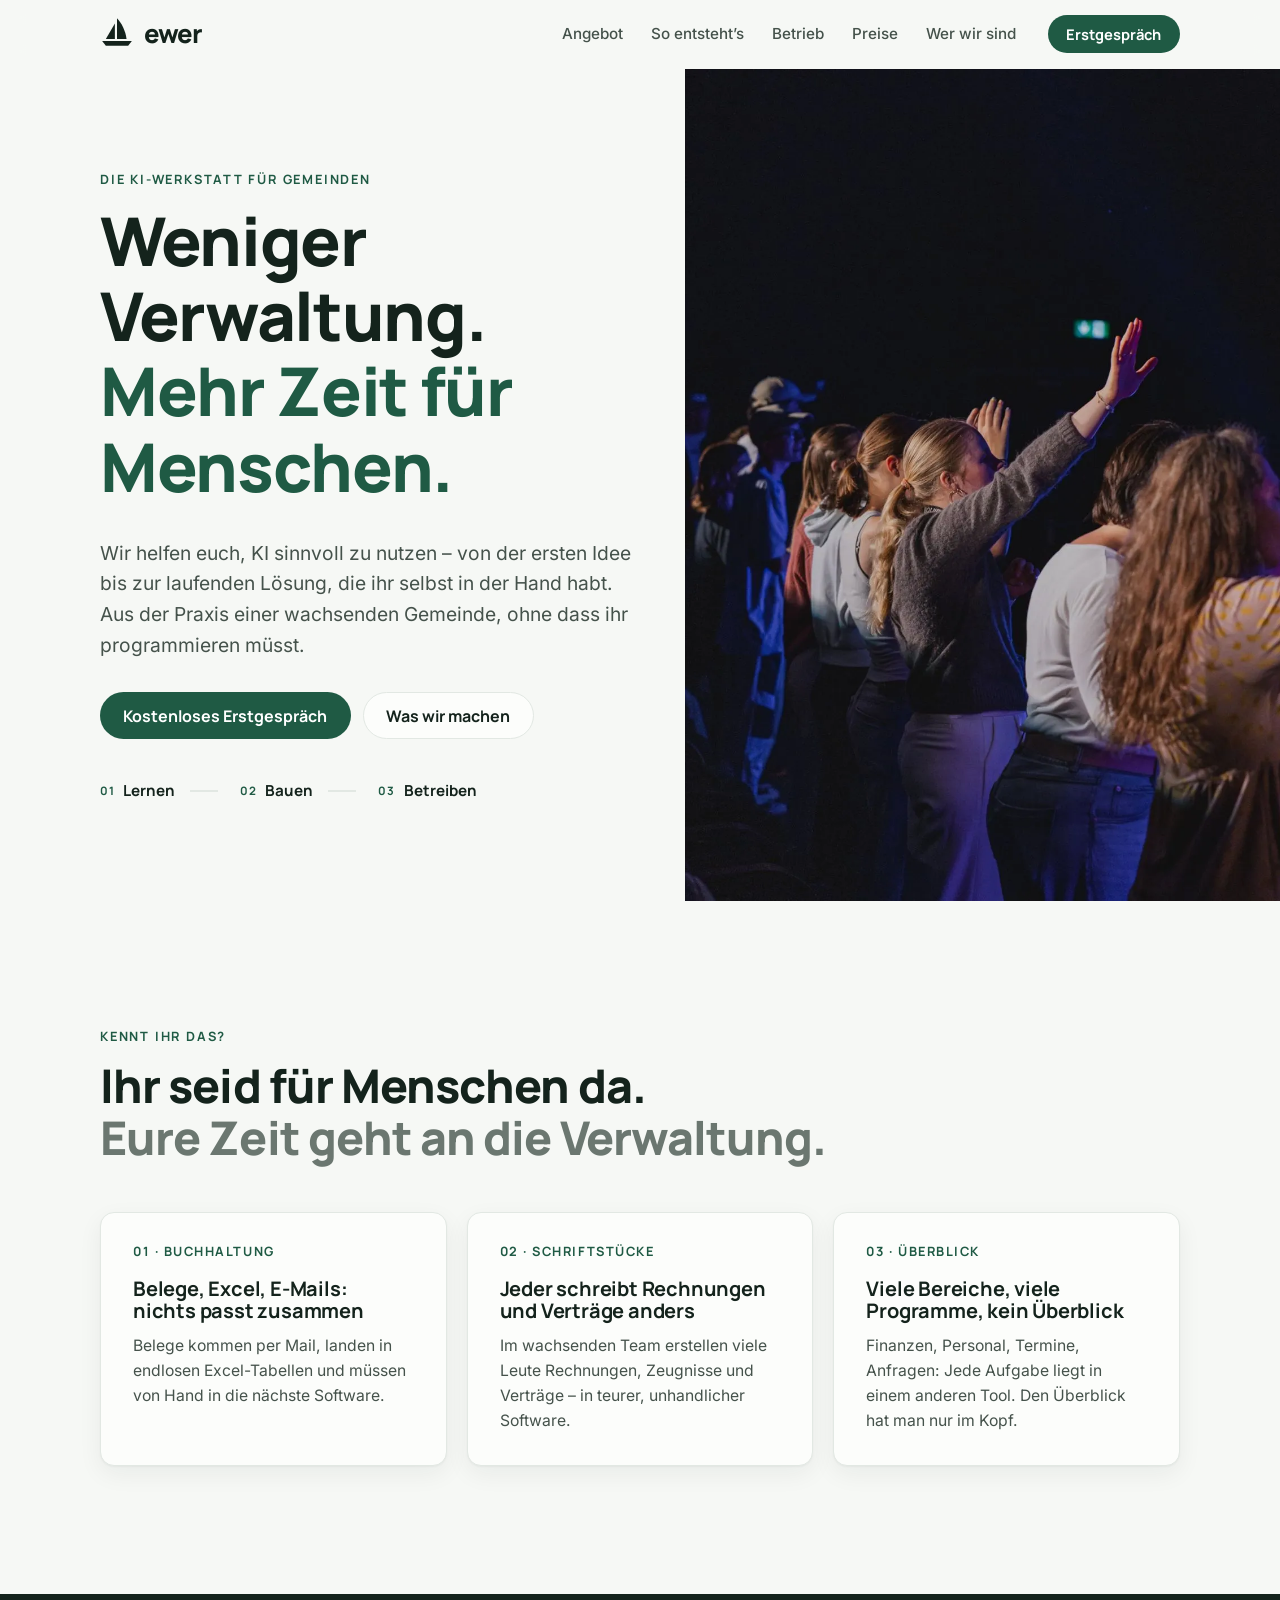
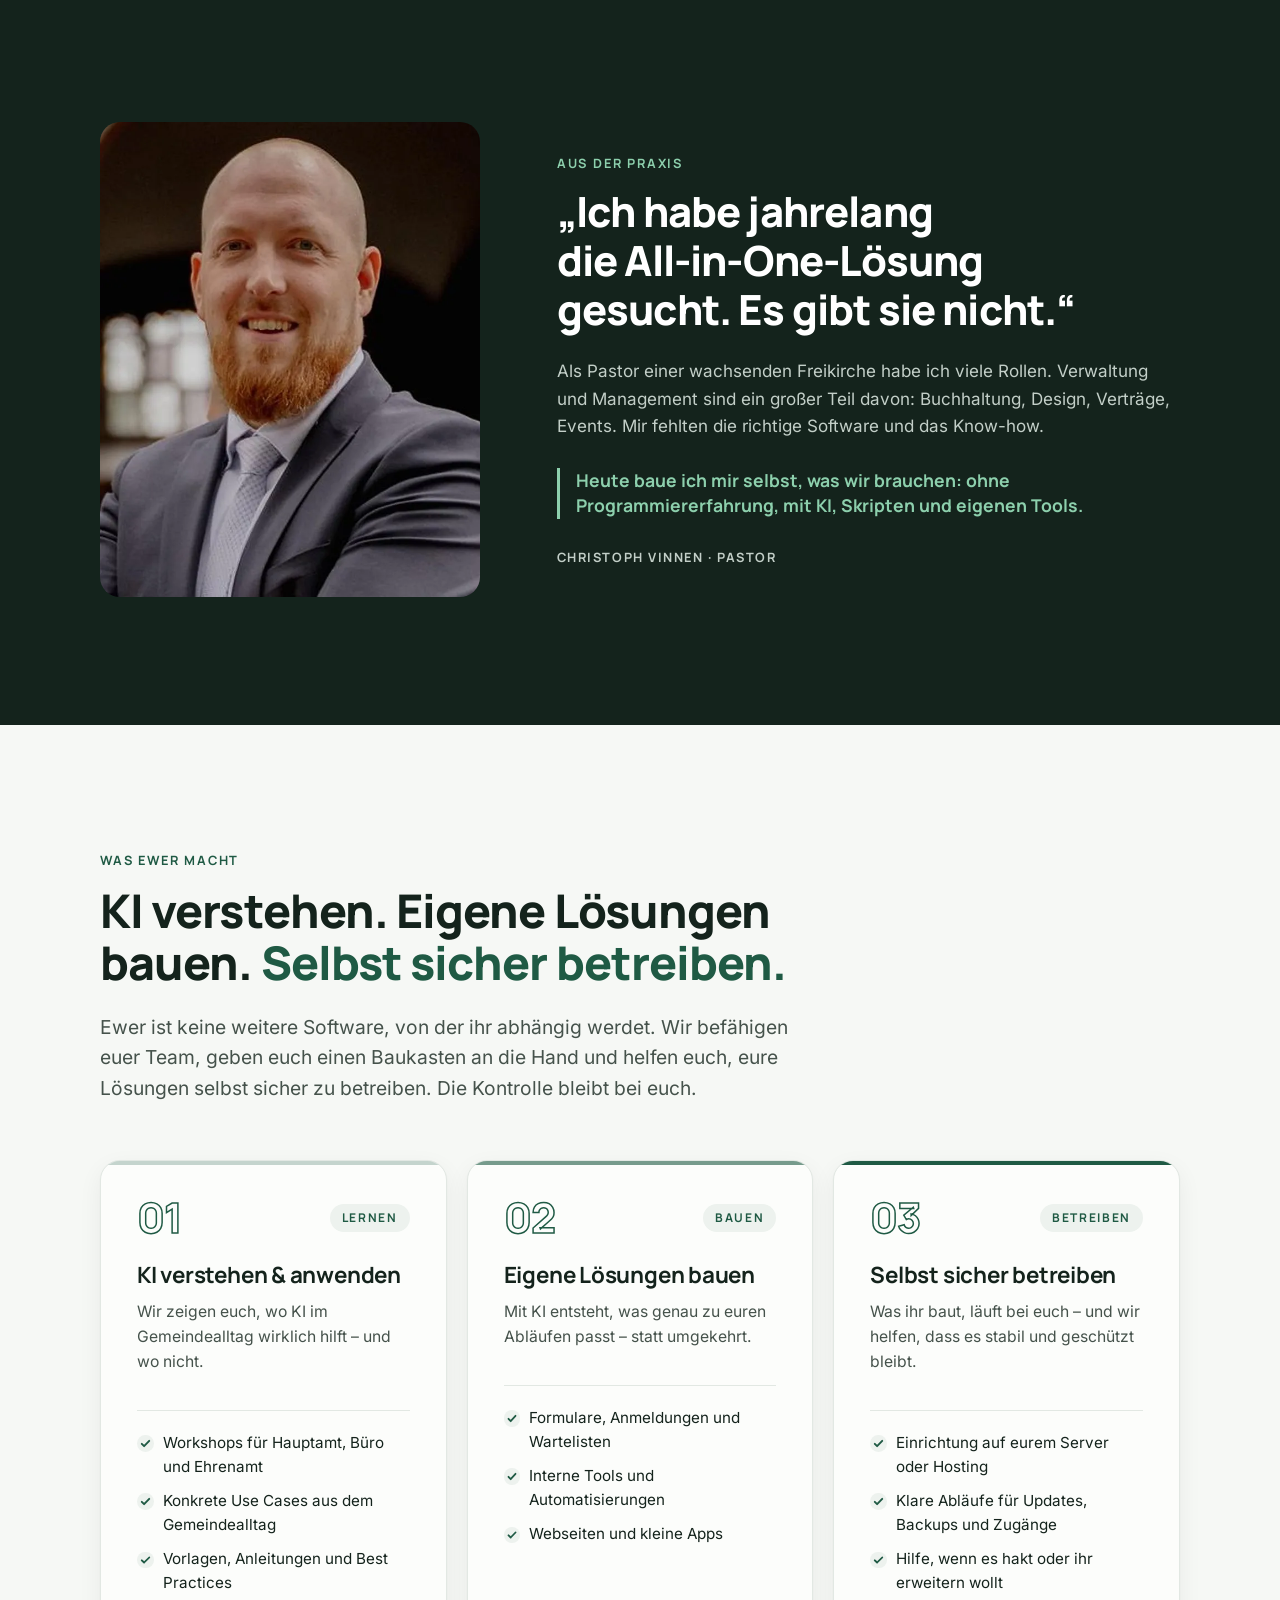
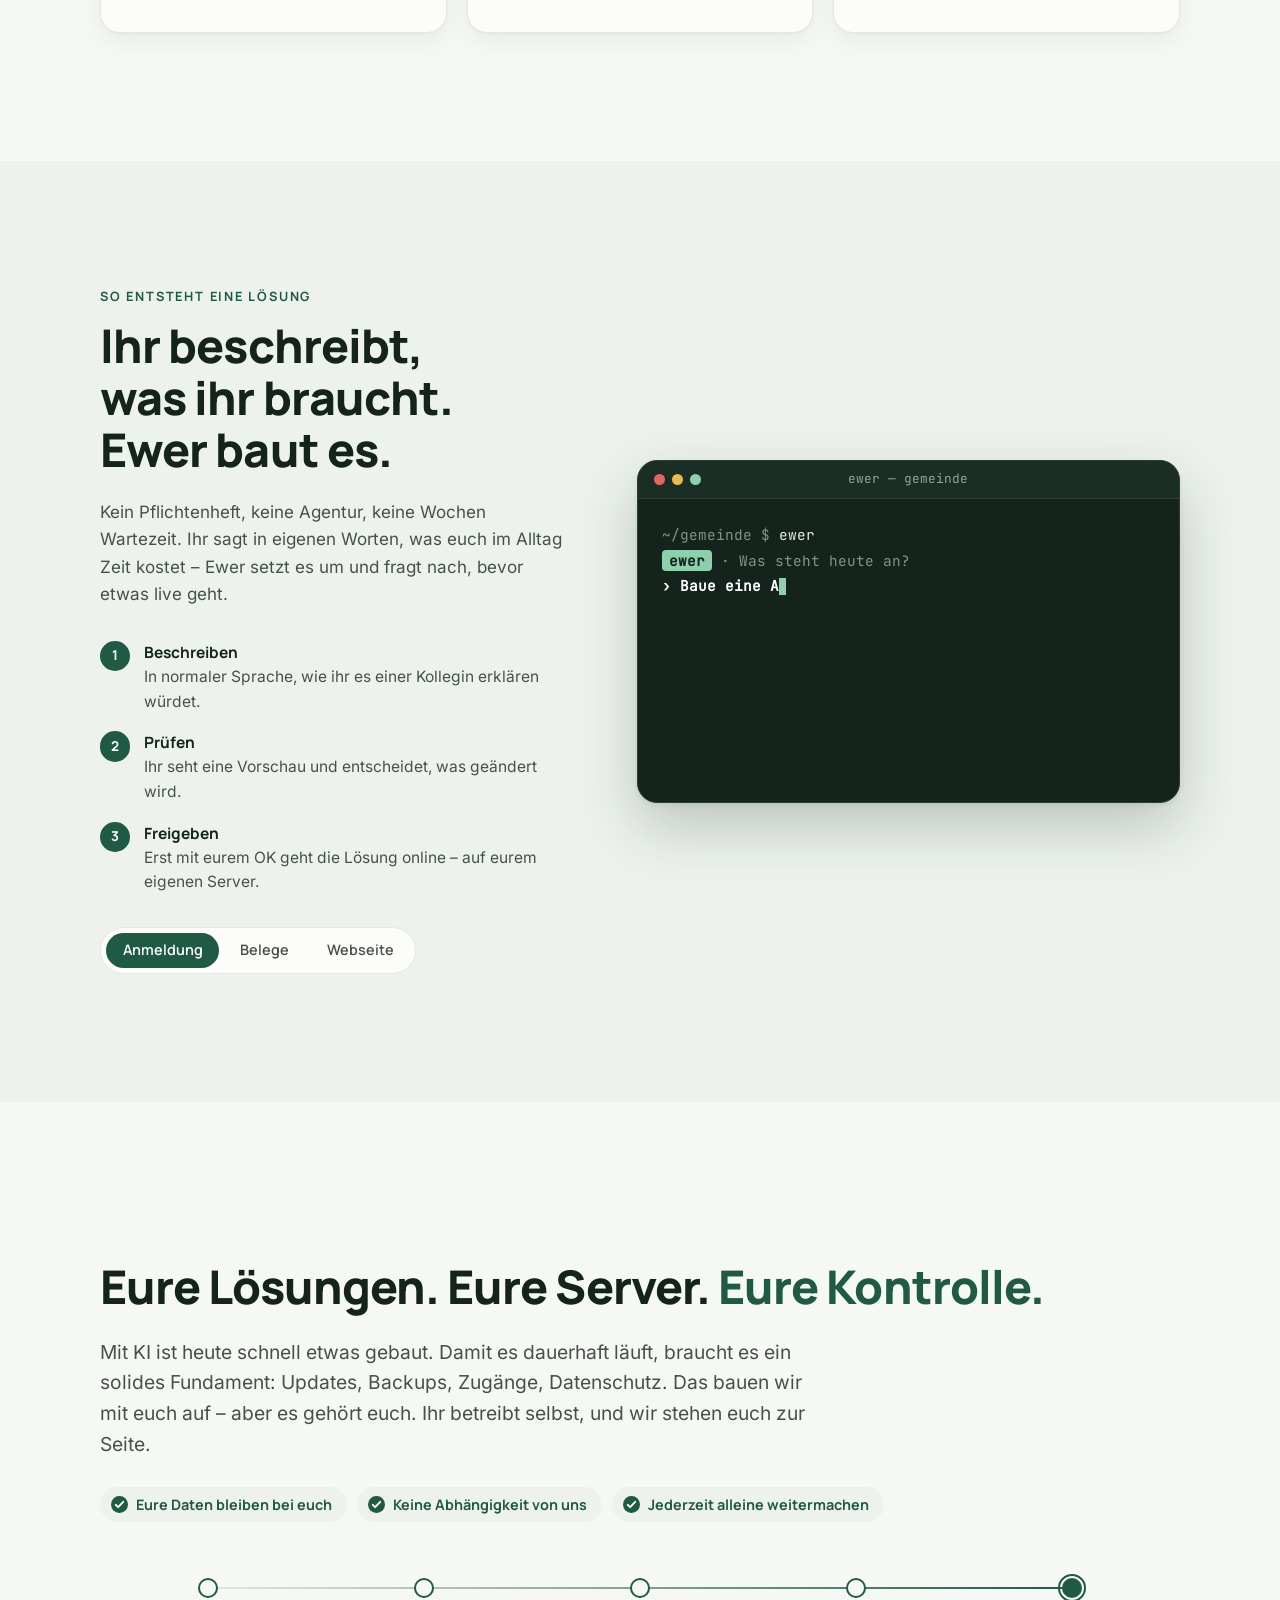
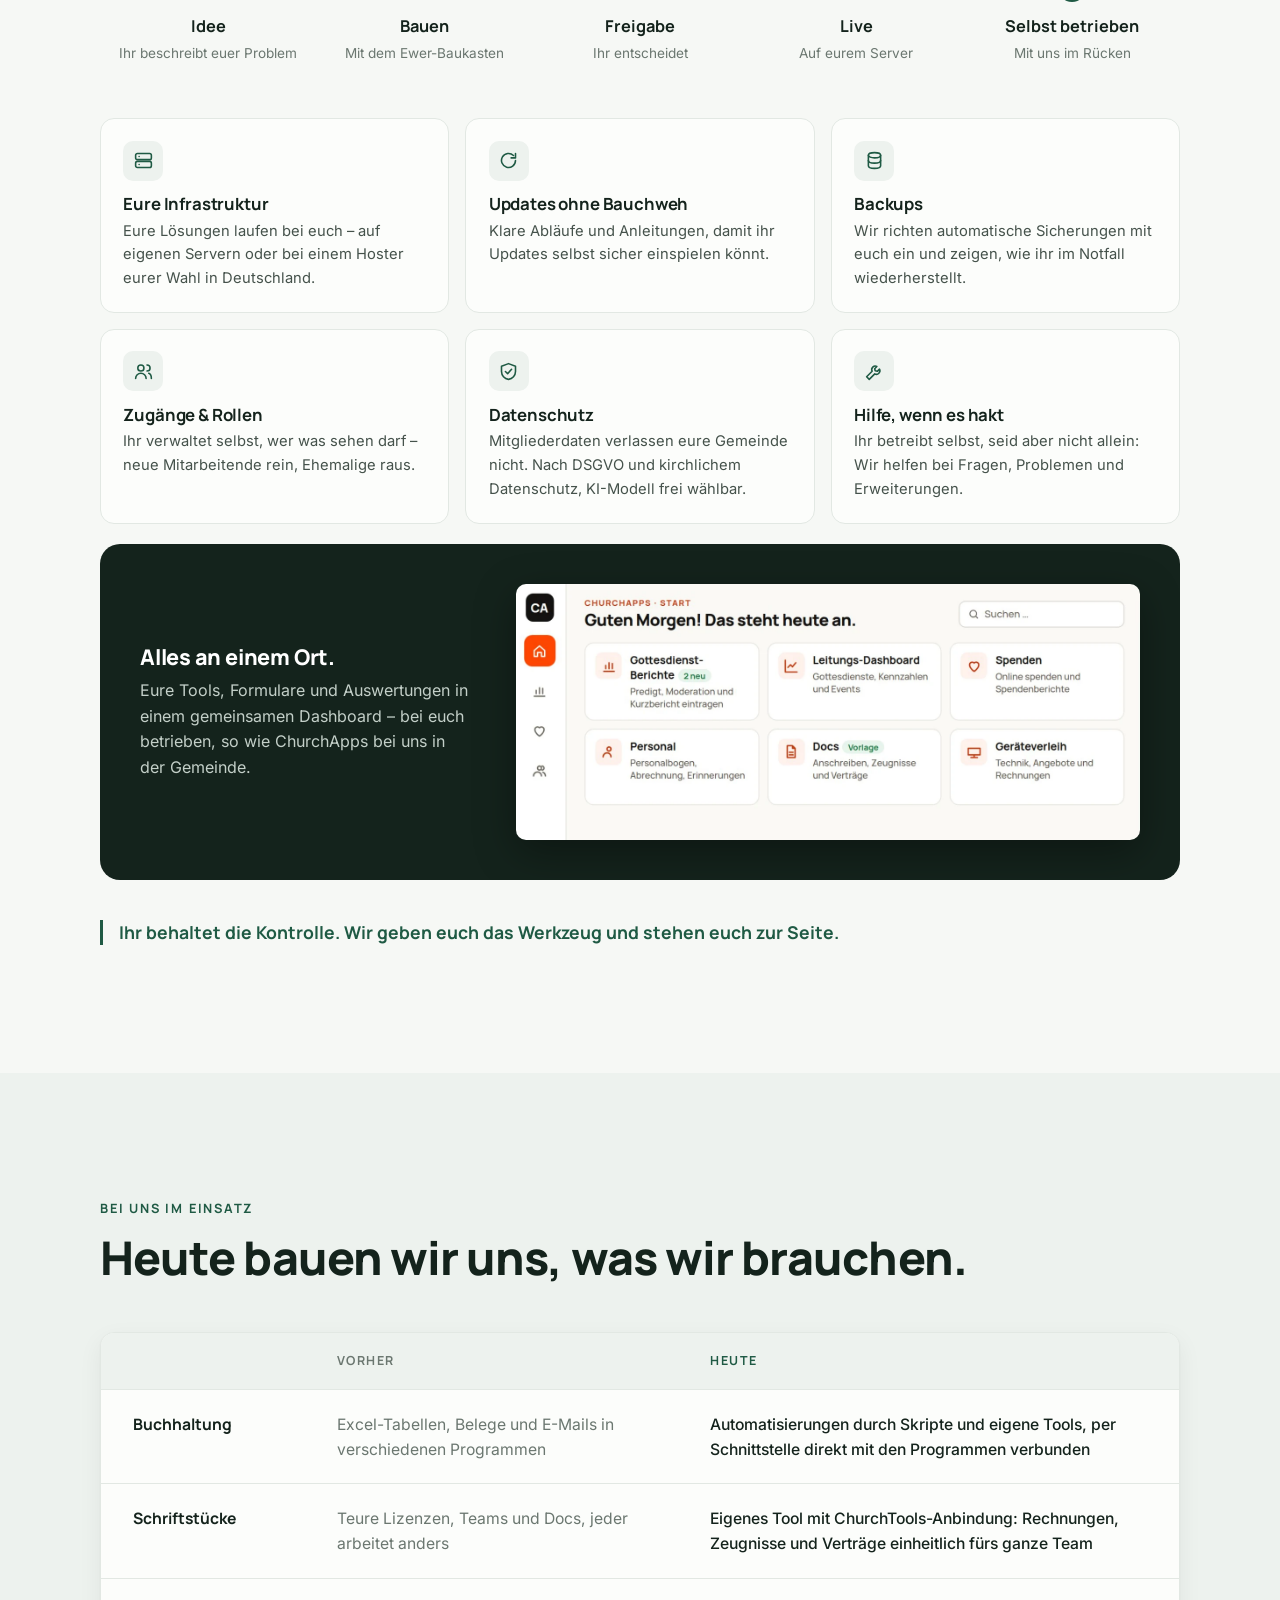
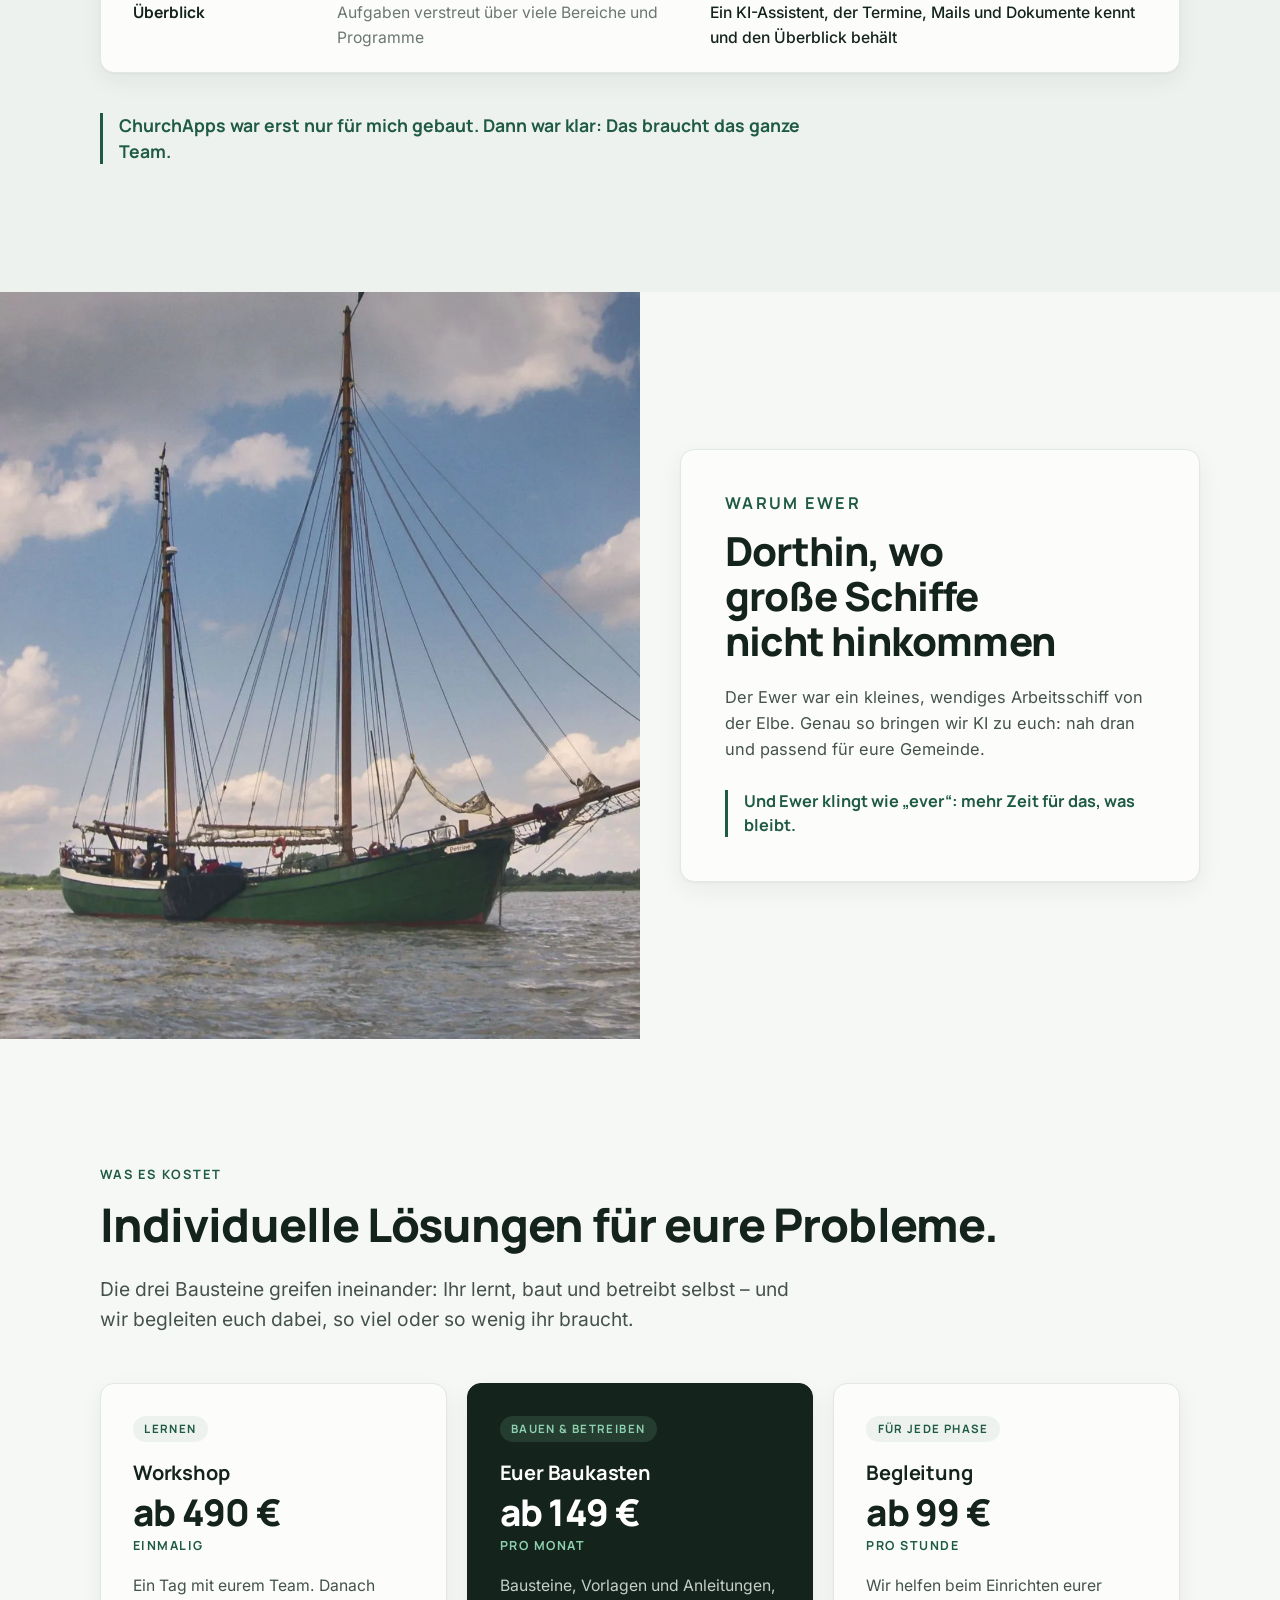
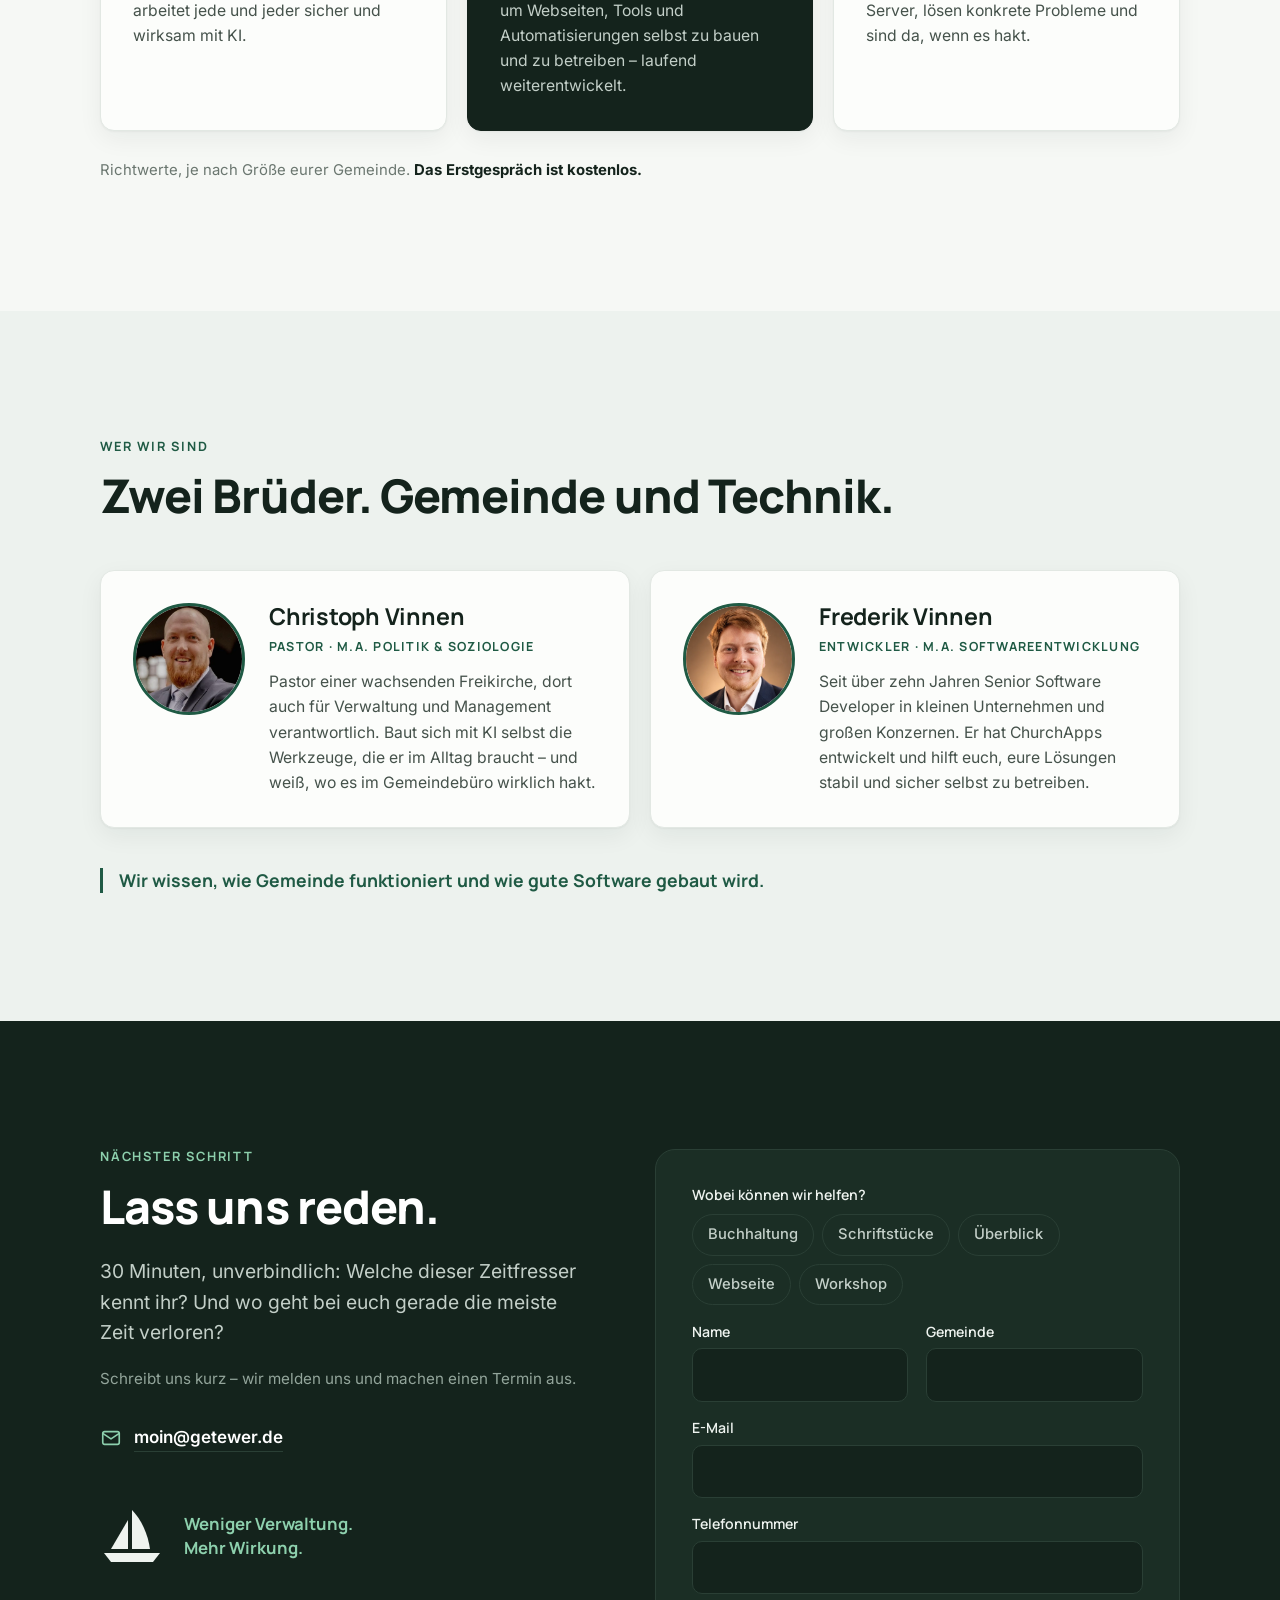
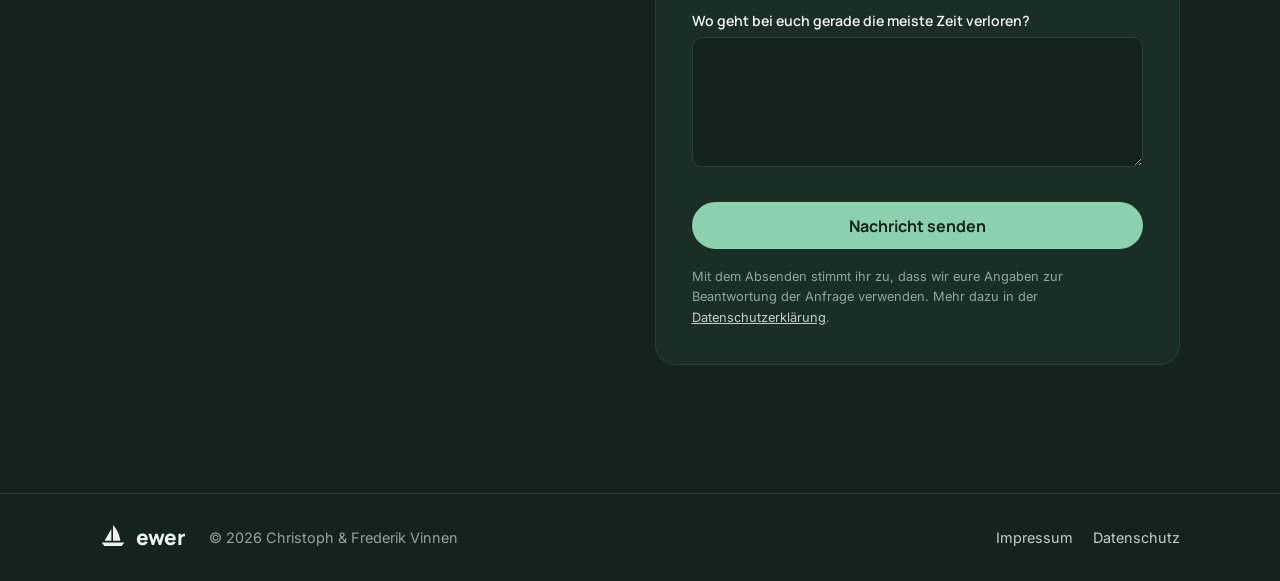
==== commit 6ffc1423: "Add h-captcha for spam protection in form" ====
--- a/index.html
+++ b/index.html
@@ -425,7 +425,7 @@
           </label>
           <!-- Honeypot gegen Spam-Bots -->
           <input class="hp" type="text" name="website" tabindex="-1" autocomplete="off" aria-hidden="true">
-
+          <div class="h-captcha" data-captcha="true"></div>
           <button class="btn btn--light btn--block" type="submit">Nachricht senden</button>
           <p class="form__status" id="form-status" role="status" aria-live="polite"></p>
           <p class="form__hint">Mit dem Absenden stimmt ihr zu, dass wir eure Angaben zur Beantwortung der Anfrage verwenden. Mehr dazu in der <a href="datenschutz.html">Datenschutzerklärung</a>.</p>
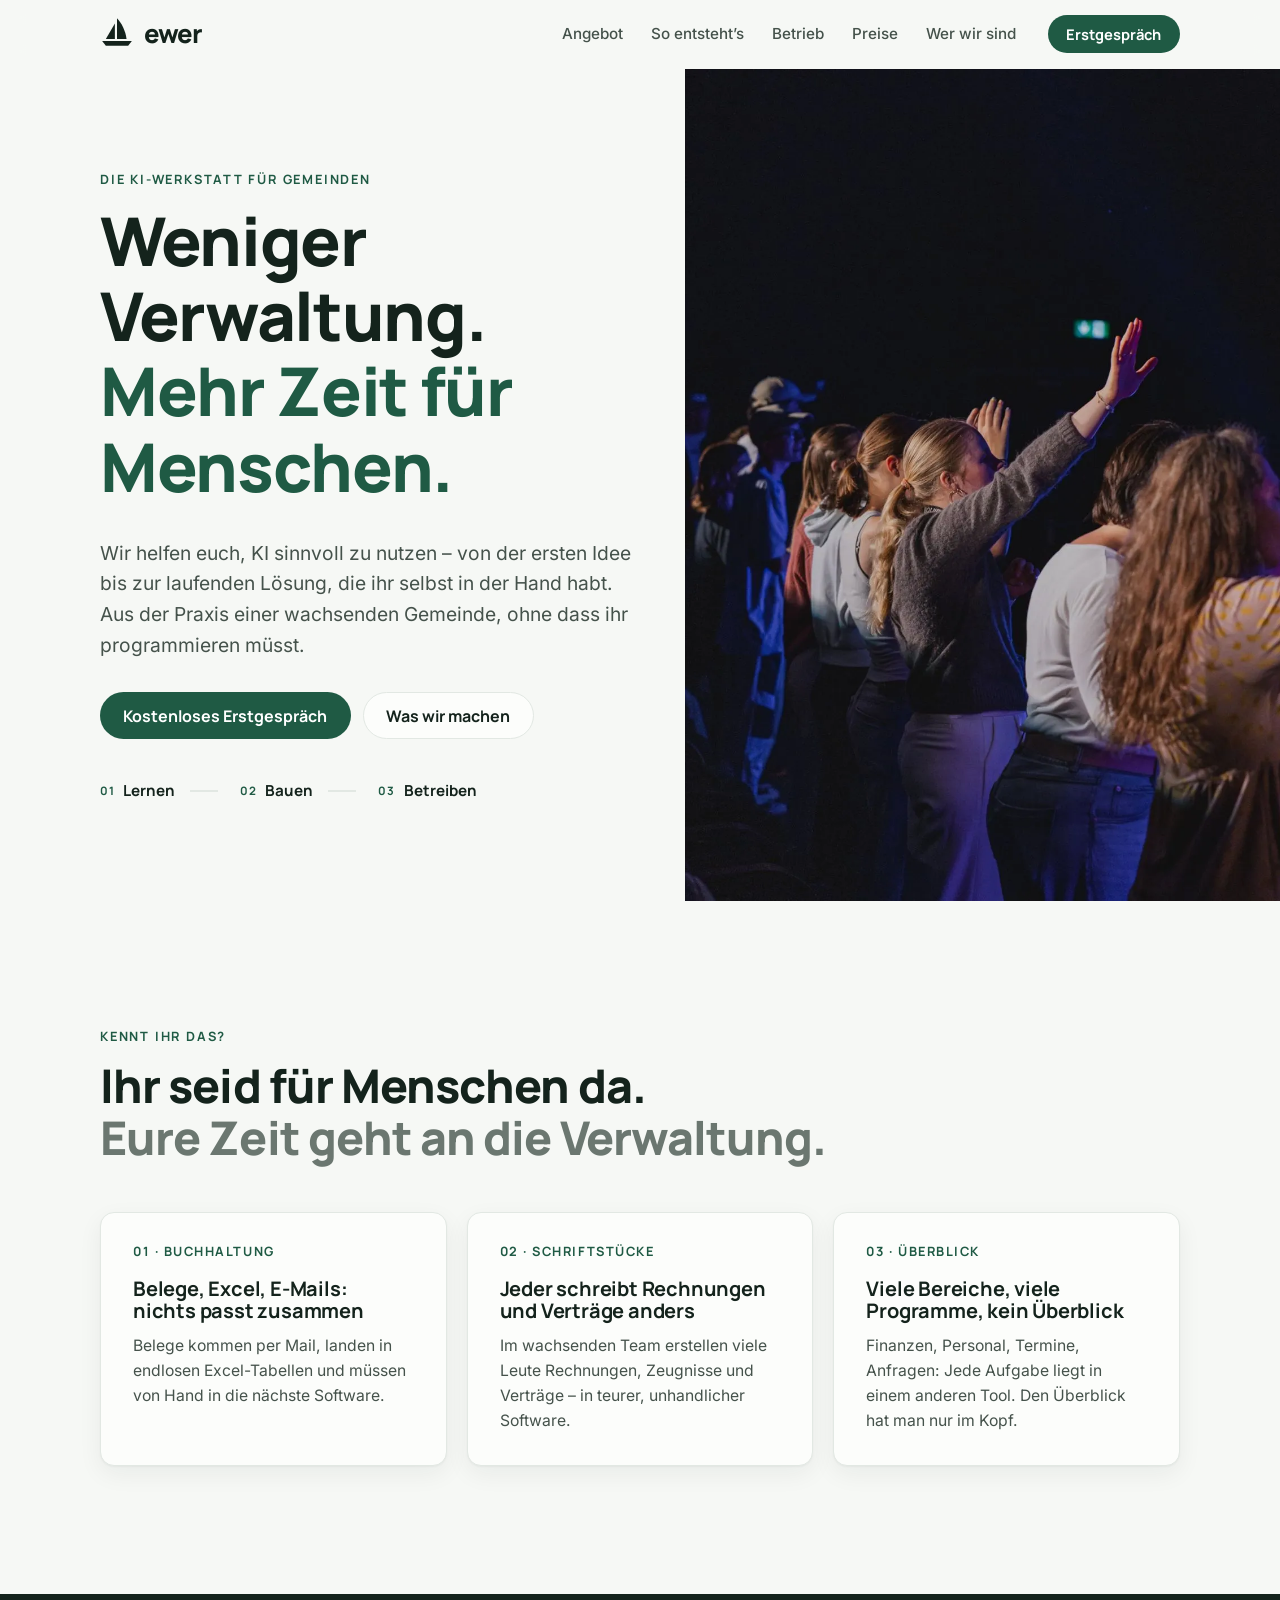
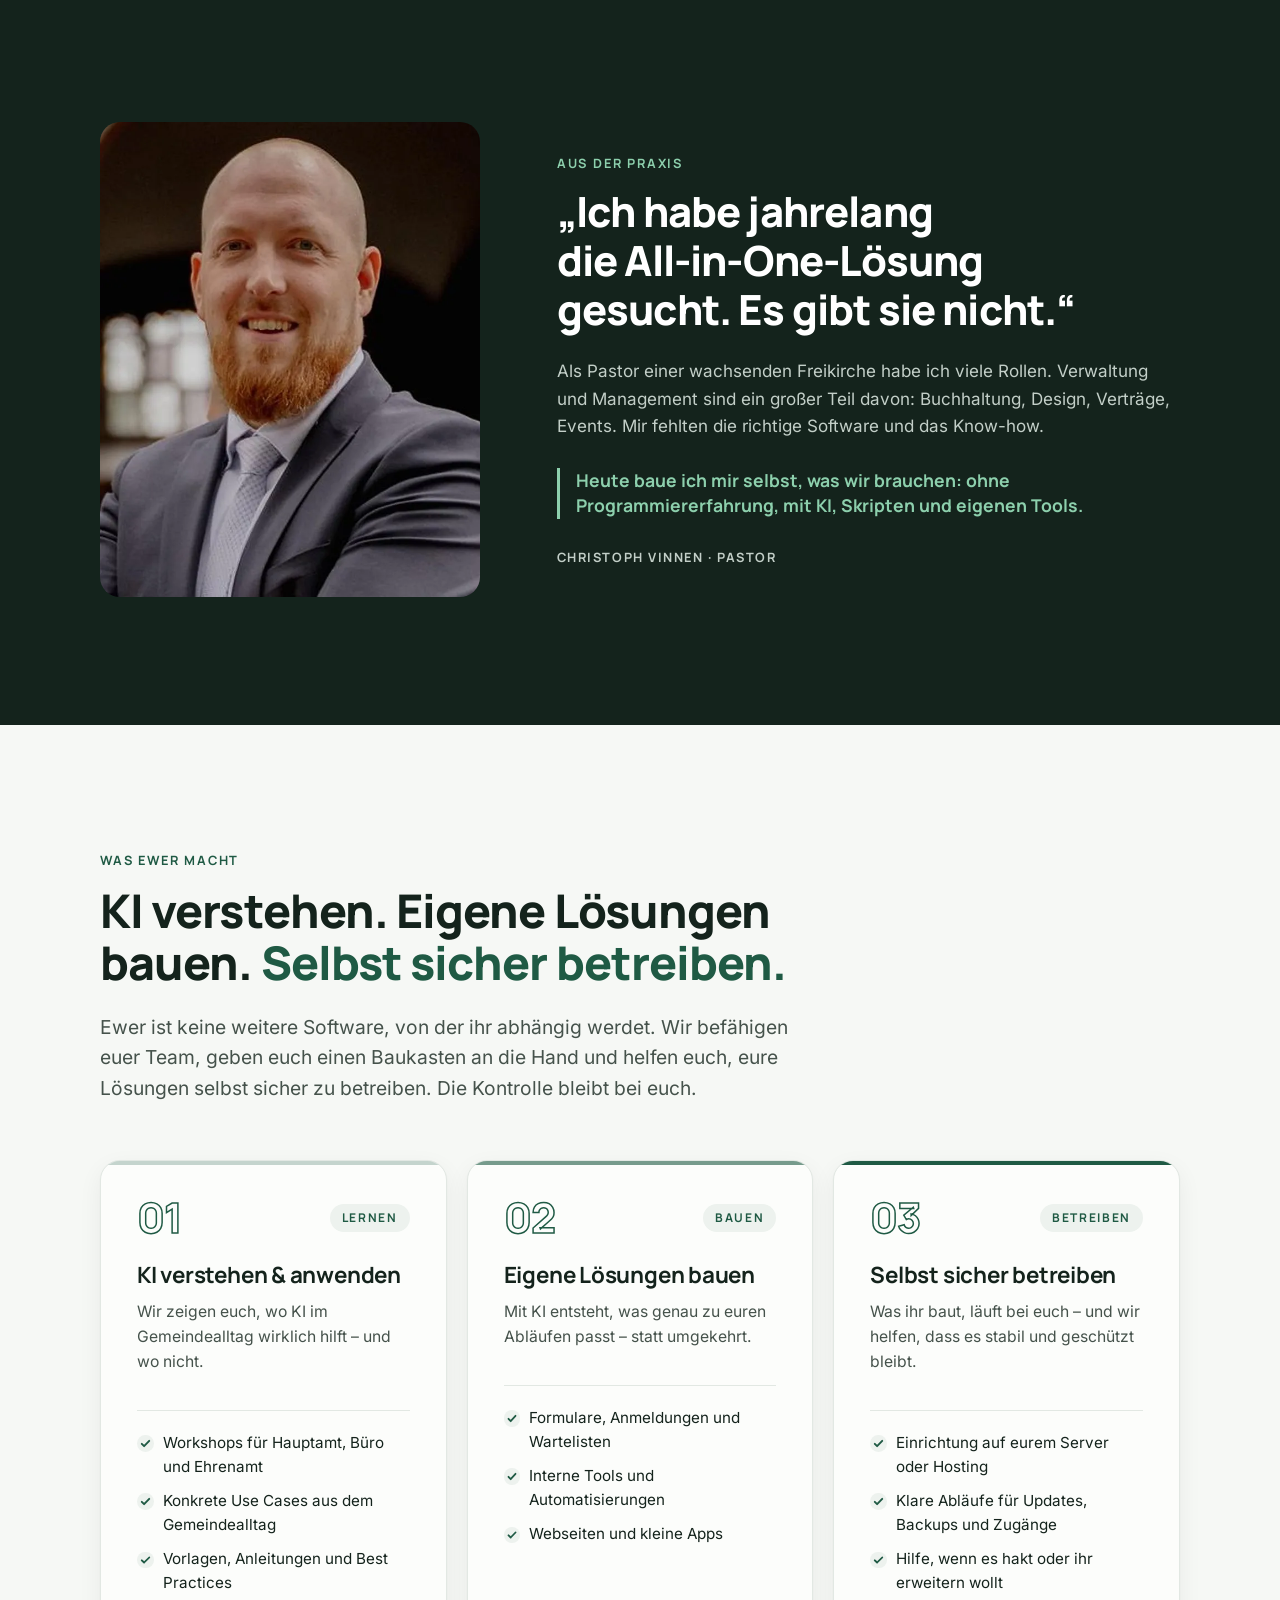
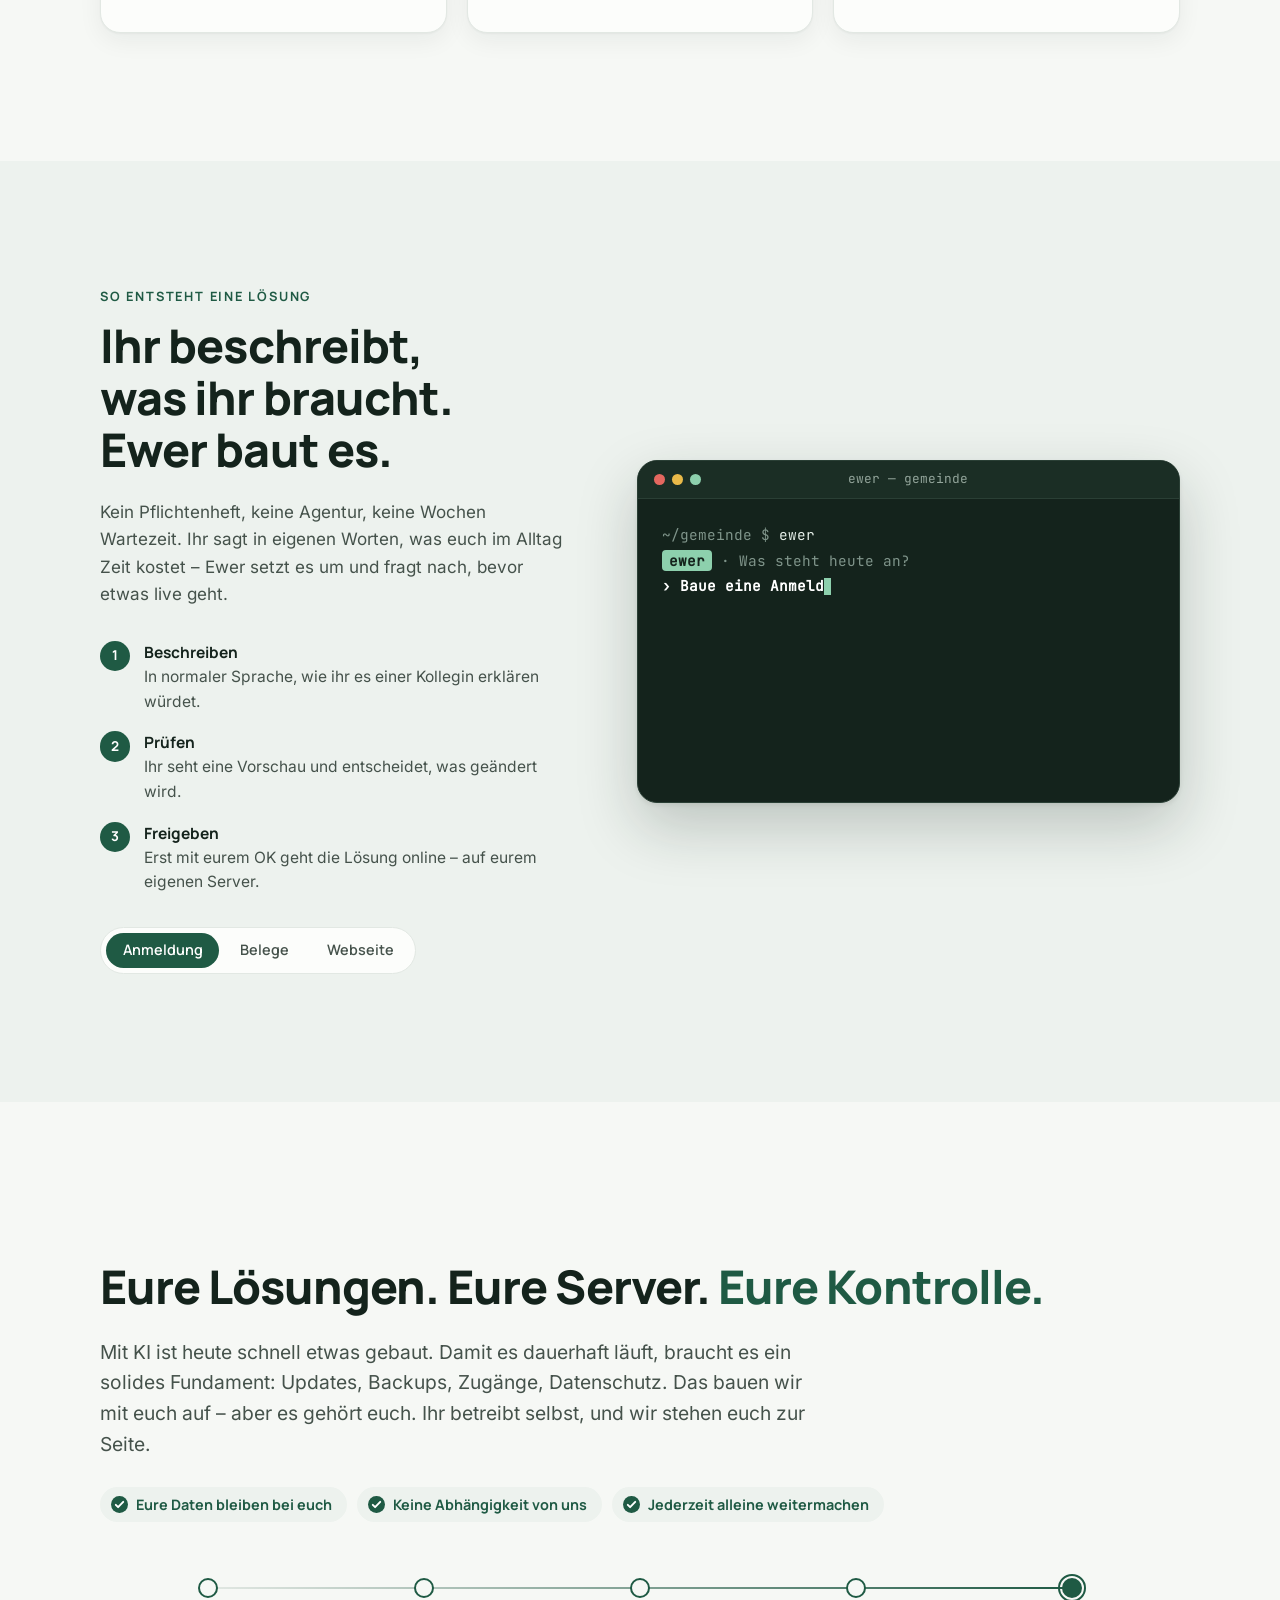
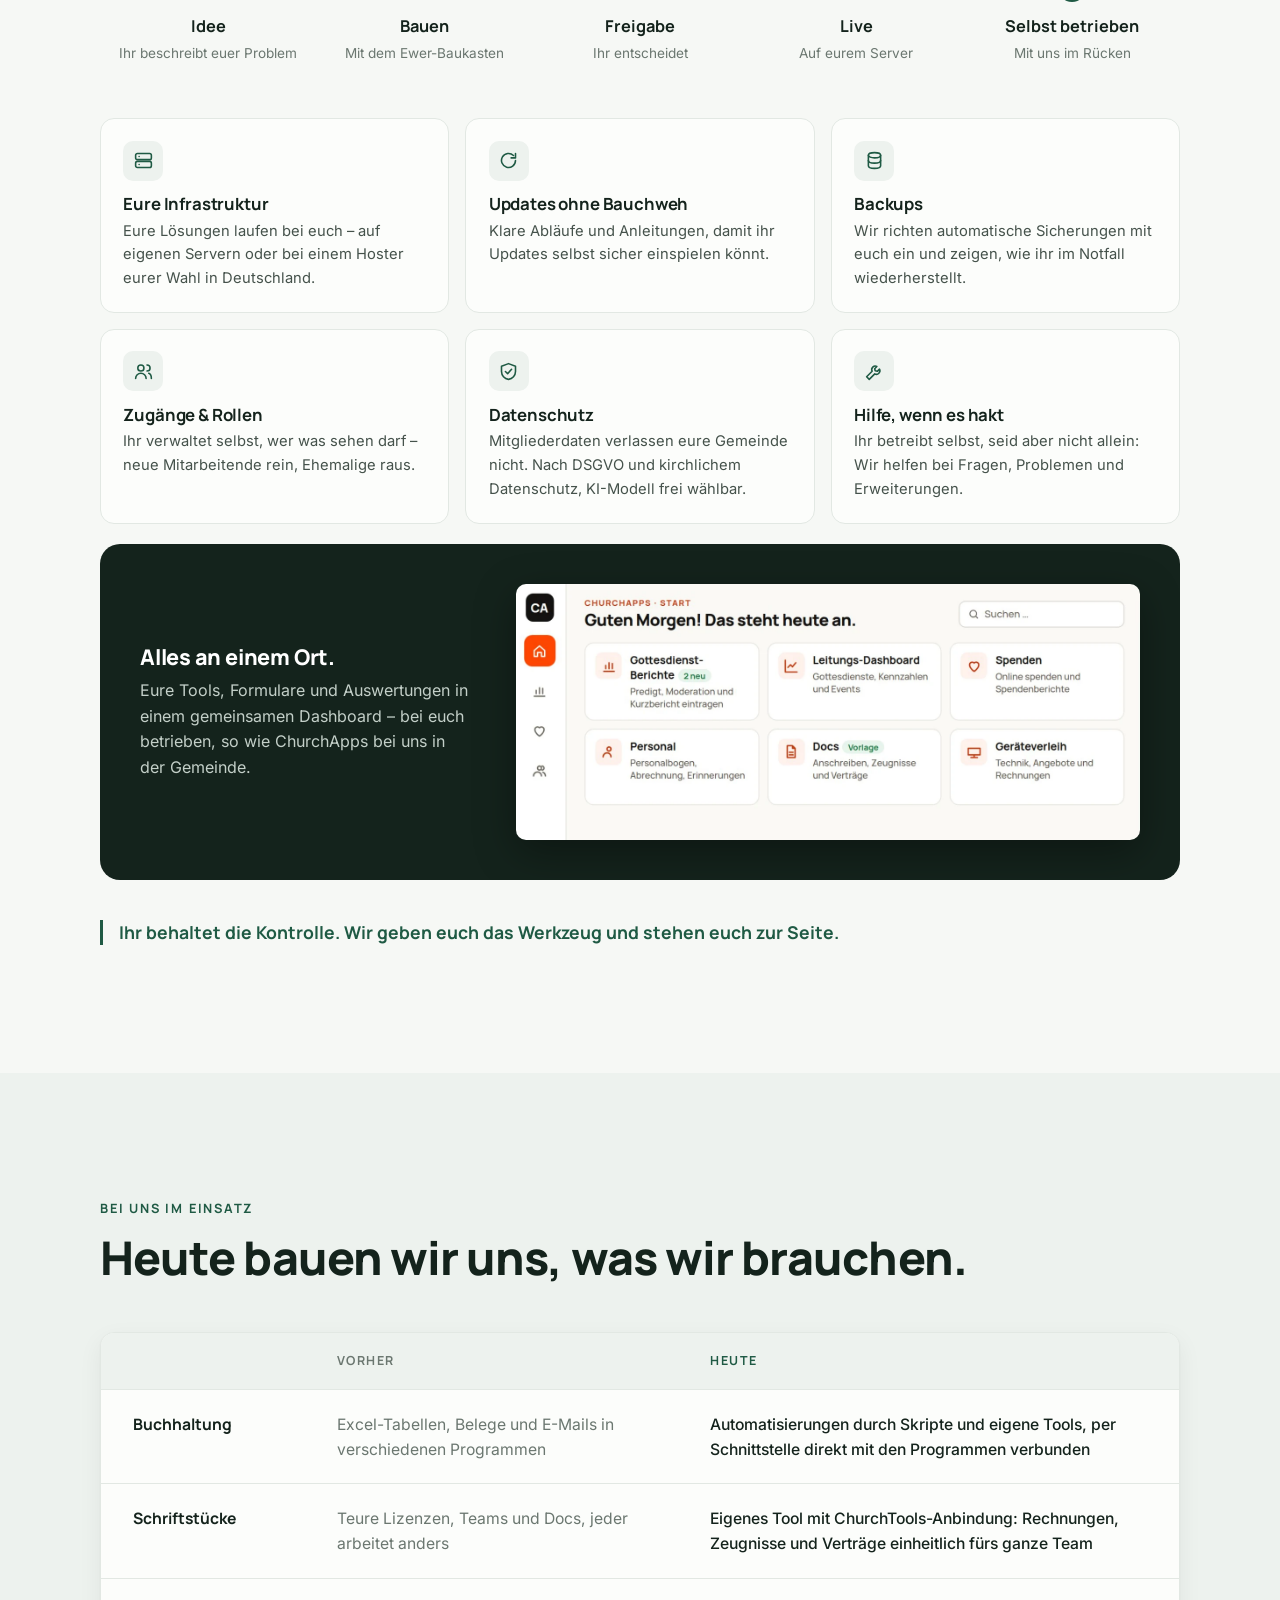
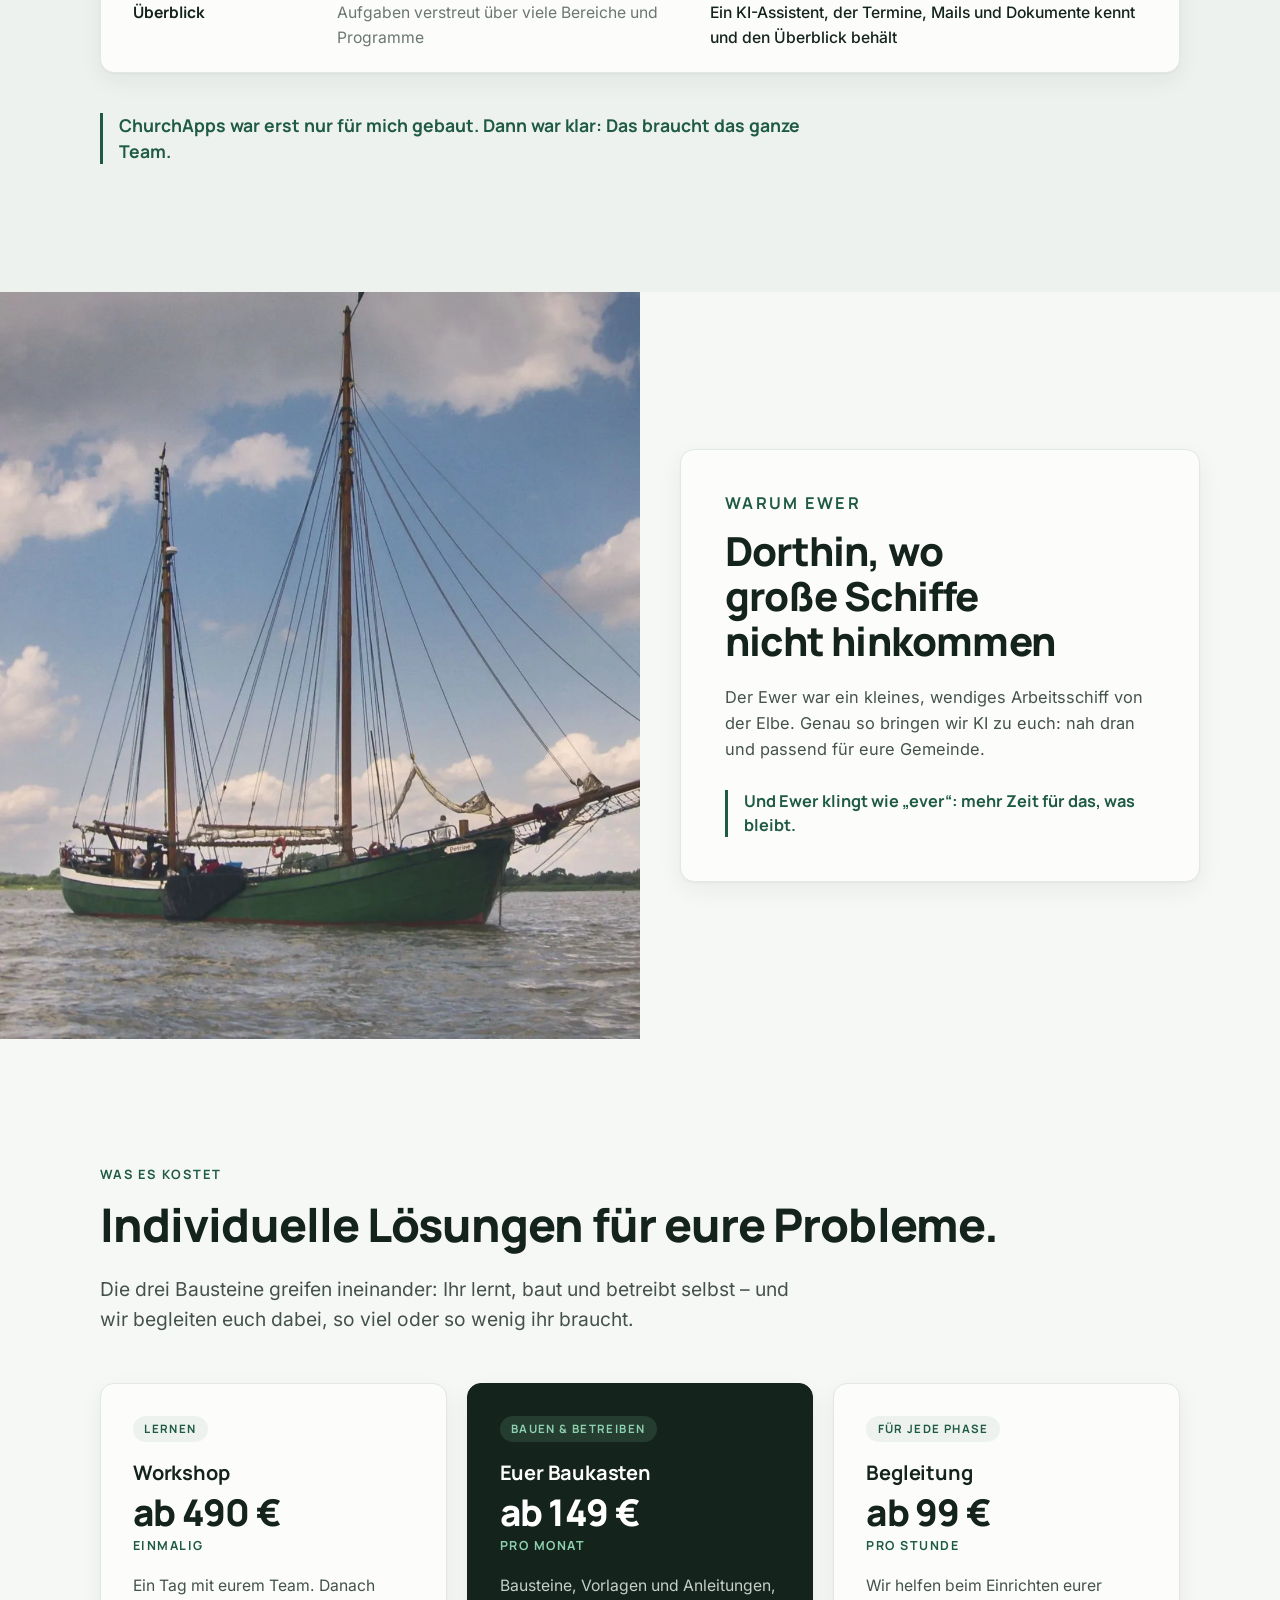
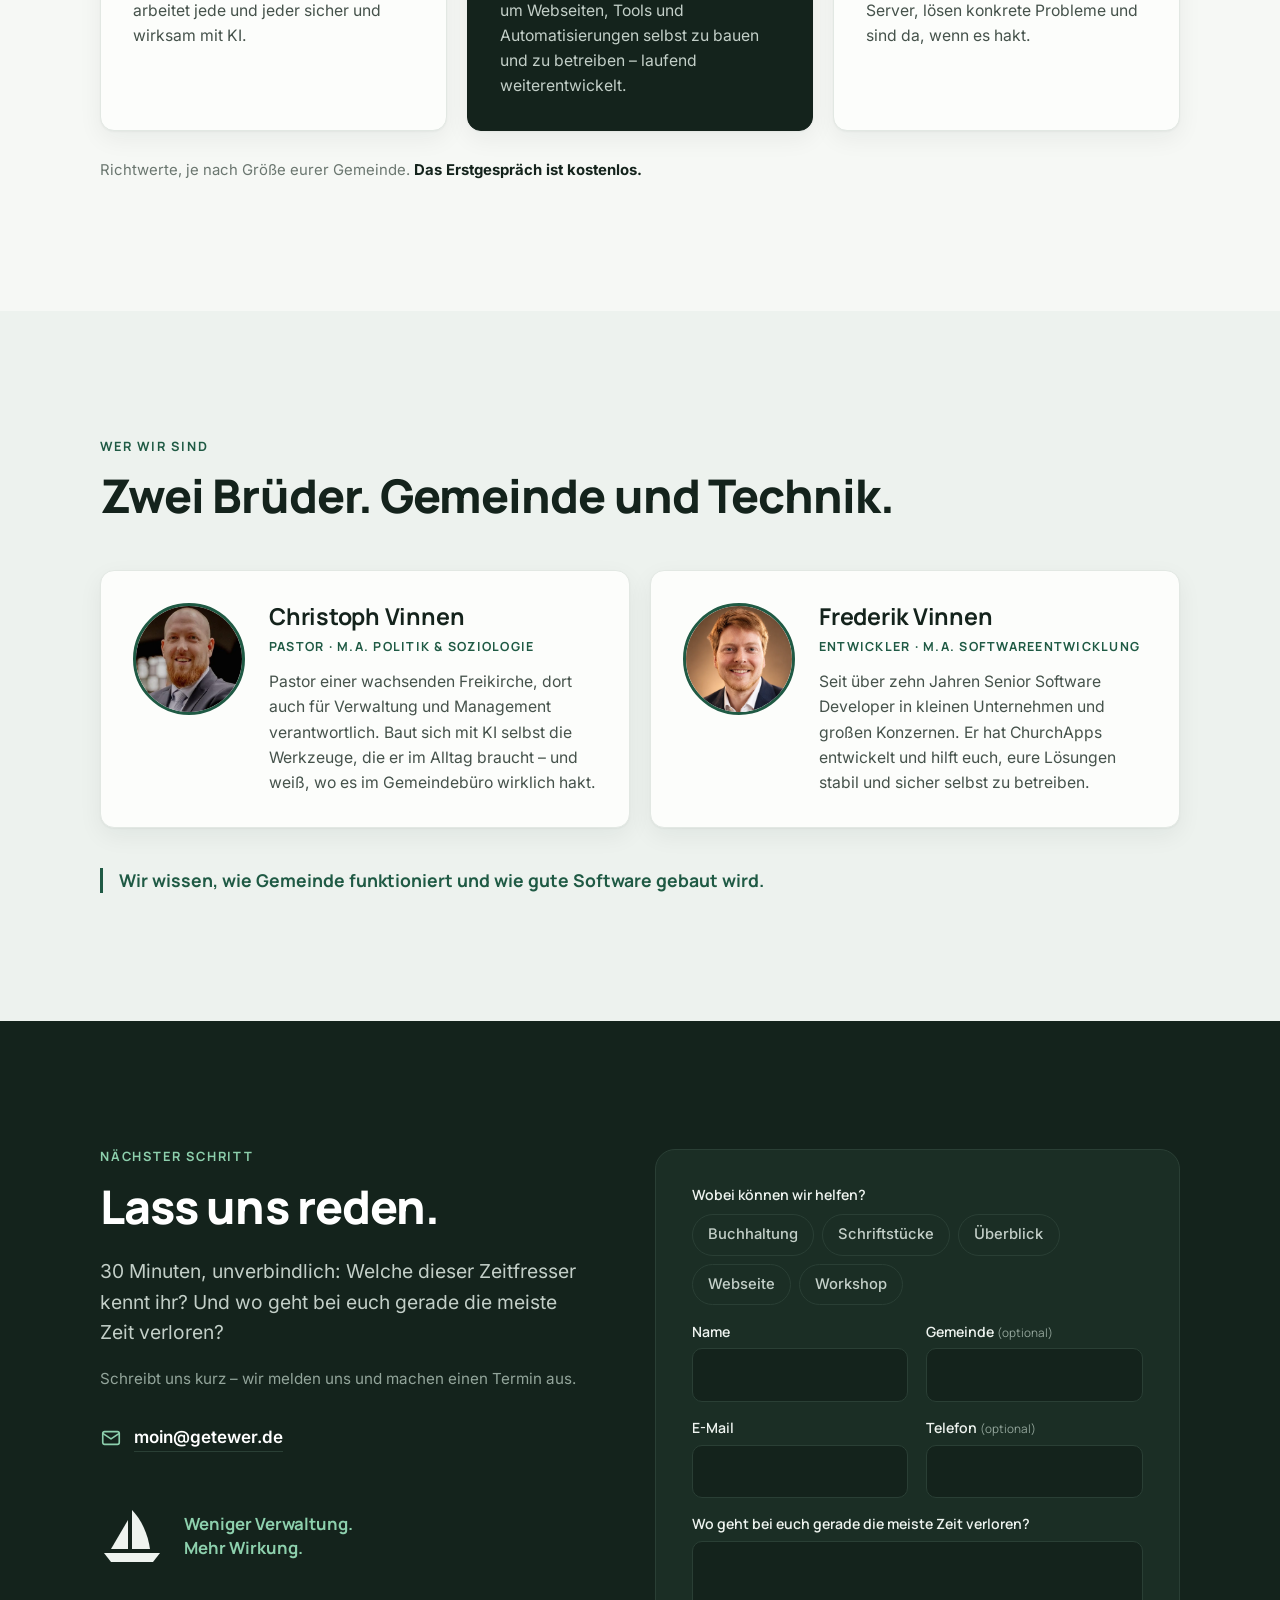
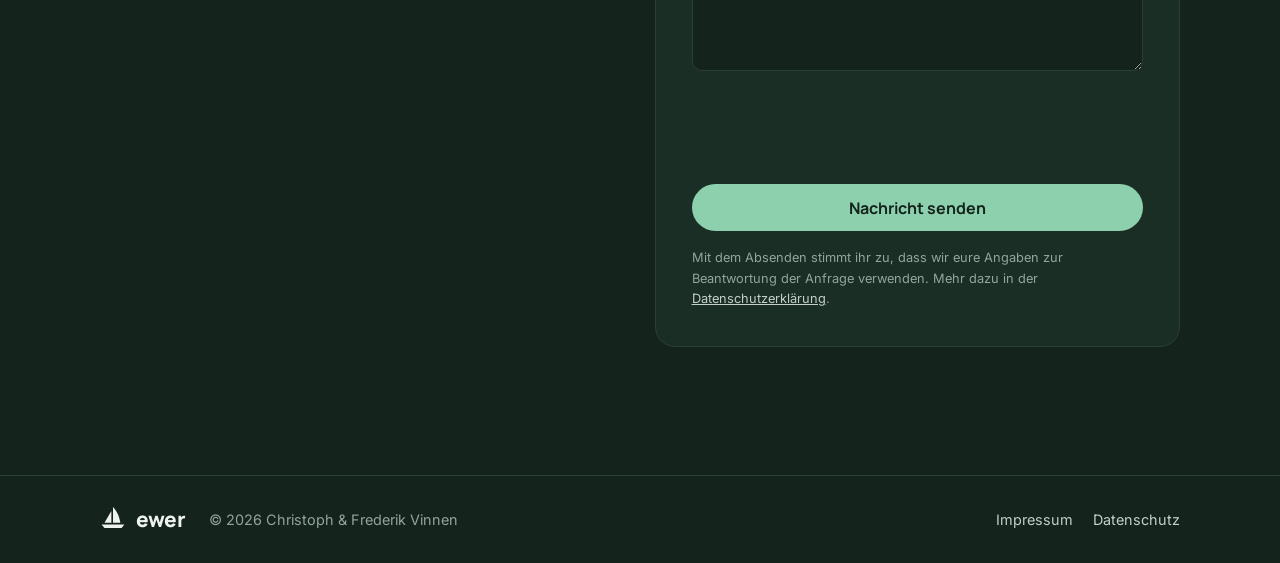
==== commit 5293b3bd: "Kontaktformular: hCaptcha-Token mitsenden, Telefon optional - h-captcha-response wird an Web3Forms ü" ====
--- a/index.html
+++ b/index.html
@@ -407,25 +407,27 @@
               <input type="text" name="name" autocomplete="name" required>
             </label>
             <label class="field">
-              <span>Gemeinde</span>
+              <span>Gemeinde <small>(optional)</small></span>
               <input type="text" name="gemeinde" autocomplete="organization">
             </label>
           </div>
-           <label class="field">
-            <span>E-Mail</span>
-            <input type="email" name="email" autocomplete="email" required>
-          </label>
-          <label class="field">
-            <span>Telefonnummer</span>
-            <input type="tel" name="phone" autocomplete="tel">
-          </label>
+          <div class="form__row">
+            <label class="field">
+              <span>E-Mail</span>
+              <input type="email" name="email" autocomplete="email" required>
+            </label>
+            <label class="field">
+              <span>Telefon <small>(optional)</small></span>
+              <input type="tel" name="telefon" autocomplete="tel">
+            </label>
+          </div>
           <label class="field">
             <span>Wo geht bei euch gerade die meiste Zeit verloren?</span>
             <textarea name="nachricht" rows="4" required></textarea>
           </label>
           <!-- Honeypot gegen Spam-Bots -->
           <input class="hp" type="text" name="website" tabindex="-1" autocomplete="off" aria-hidden="true">
-          <div class="h-captcha" data-captcha="true"></div>
+          <div class="h-captcha" data-captcha="true" data-theme="dark" data-lang="de"></div>
           <button class="btn btn--light btn--block" type="submit">Nachricht senden</button>
           <p class="form__status" id="form-status" role="status" aria-live="polite"></p>
           <p class="form__hint">Mit dem Absenden stimmt ihr zu, dass wir eure Angaben zur Beantwortung der Anfrage verwenden. Mehr dazu in der <a href="datenschutz.html">Datenschutzerklärung</a>.</p>
--- a/assets/css/style.css
+++ b/assets/css/style.css
@@ -471,6 +471,8 @@
 .chips input:checked + span { background: var(--mint); border-color: var(--mint); color: var(--dark); }
 .chips input:focus-visible + span { outline: 3px solid var(--mint); outline-offset: 2px; }
 
+.field small { font-weight: 400; color: #93a59b; }
+.h-captcha { min-height: 78px; }
 .hp { position: absolute; left: -9999px; width: 1px; height: 1px; opacity: 0; }
 .form__status:empty { display: none; }
 .form__status { margin: 0; font-size: .95rem; font-weight: 600; color: var(--mint); }
